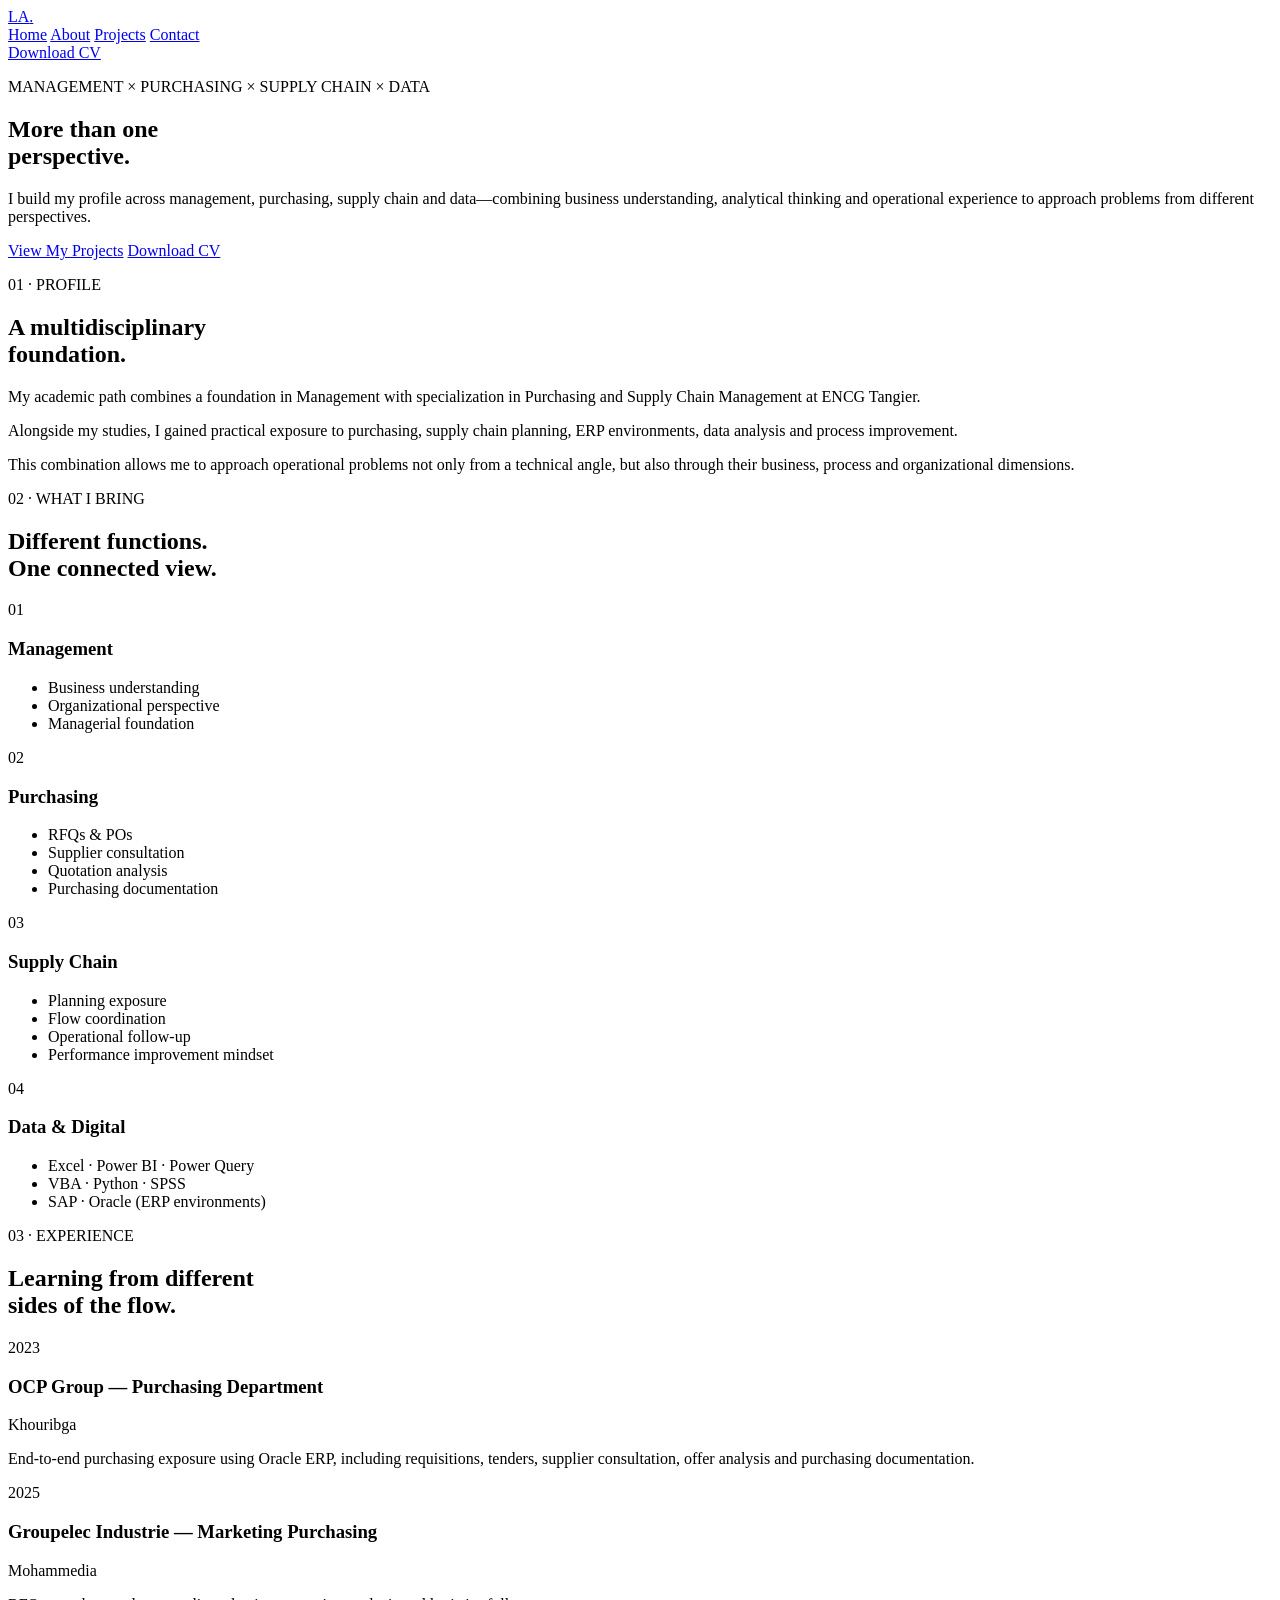
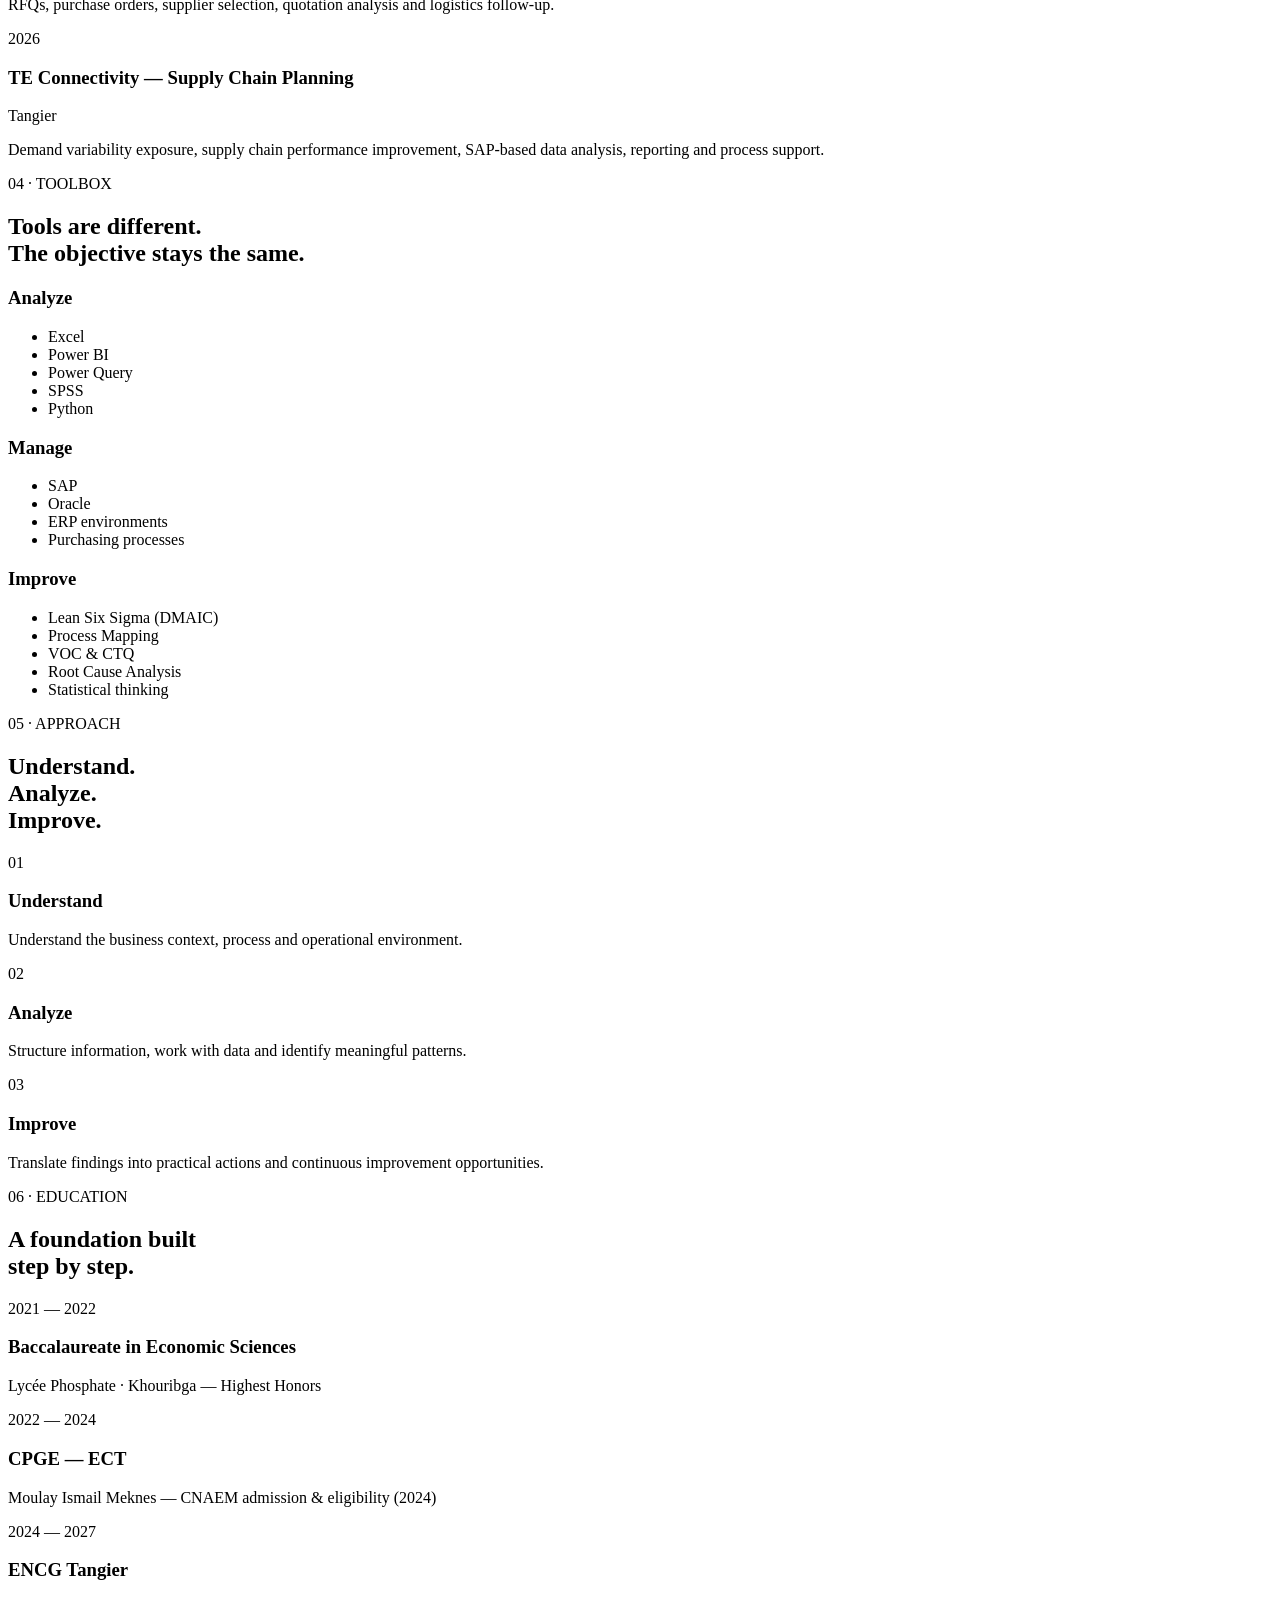
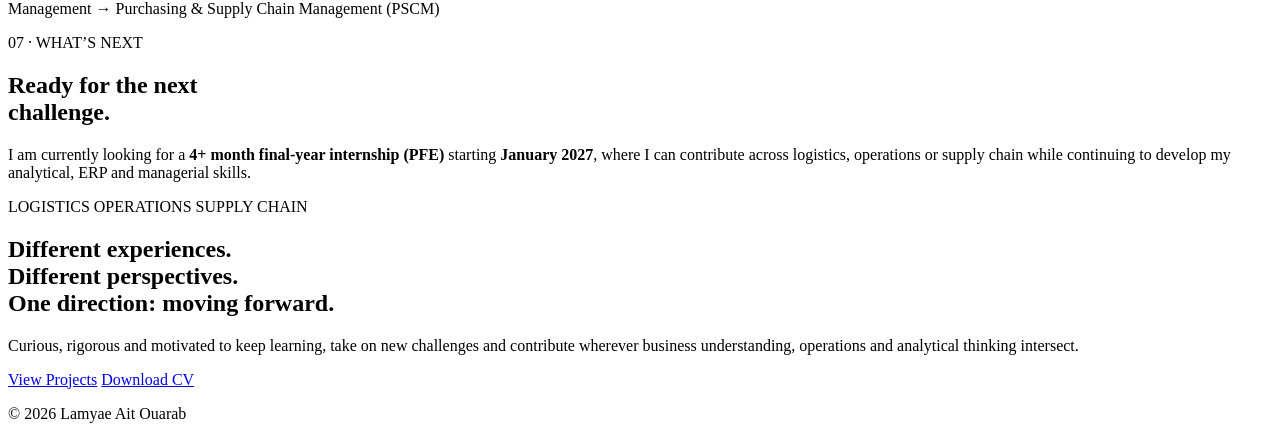
==== about.html @ ae2322ec "Add files via upload" ====
<!-- about.html -->
<!DOCTYPE html>
<html lang="en">
  <head>
    <meta charset="UTF-8" />
    <meta name="viewport" content="width=device-width, initial-scale=1.0" />
    <title>About | Lamyae Ait Ouarab</title>

    <link rel="stylesheet" href="css/style.css" />
<link rel="stylesheet" href="css/project.css" />
<link rel="stylesheet" href="css/about.css" />
  </head>

  <body>
    <!-- NAVBAR -->
    <header>
      <nav class="navbar">
        <a class="logo" href="index.html">LA<span class="dot">.</span></a>

        <div class="nav-links">
          <a href="index.html">Home</a>
          <a href="about.html" class="active">About</a>
          <a href="projects.html">Projects</a>
          <a href="contact.html">Contact</a>
        </div>

        <!-- IMPORTANT: about.html is in the root, so NO ../ -->
        <a
          href="Files/Lamyae_Ait_Ouarab_CV_English.pdf"
          class="cv-button"
          download="Lamyae_Ait_Ouarab_CV_English.pdf"
        >
          Download CV
        </a>
      </nav>
    </header>

    <main class="about-page">
      <!-- 01 — HERO -->
      <section class="about-hero">
        <div class="container">
          <p class="kicker">MANAGEMENT × PURCHASING × SUPPLY CHAIN × DATA</p>

          <h1 class="hero-title">
            More than one<br />
            <span class="accent">perspective.</span>
          </h1>

          <p class="hero-subtitle">
            I build my profile across management, purchasing, supply chain and data—combining
            business understanding, analytical thinking and operational experience to approach
            problems from different perspectives.
          </p>

          <div class="hero-actions">
            <a class="btn primary" href="projects.html">View My Projects</a>
            <a
              class="btn secondary"
              href="Files/Lamyae_Ait_Ouarab_CV_English.pdf"
              download="Lamyae_Ait_Ouarab_CV_English.pdf"
              >Download CV</a
            >
          </div>
        </div>
      </section>

      <!-- 02 — PROFILE -->
      <section class="about-section">
        <div class="container">
          <p class="section-label">01 · PROFILE</p>
          <h2 class="section-title">
            A multidisciplinary<br />
            <span class="accent">foundation.</span>
          </h2>

          <div class="text-block">
            <p>
              My academic path combines a foundation in Management with specialization in
              Purchasing and Supply Chain Management at ENCG Tangier.
            </p>
            <p>
              Alongside my studies, I gained practical exposure to purchasing, supply chain
              planning, ERP environments, data analysis and process improvement.
            </p>
            <p>
              This combination allows me to approach operational problems not only from a
              technical angle, but also through their business, process and organizational
              dimensions.
            </p>
          </div>
        </div>
      </section>

      <!-- 03 — WHAT I BRING -->
      <section class="about-section">
        <div class="container">
          <p class="section-label">02 · WHAT I BRING</p>
          <h2 class="section-title">
            Different functions.<br />
            <span class="accent">One connected view.</span>
          </h2>

          <div class="four-grid">
            <div class="block">
              <p class="block-number">01</p>
              <h3 class="block-title">Management</h3>
              <ul class="block-list">
                <li>Business understanding</li>
                <li>Organizational perspective</li>
                <li>Managerial foundation</li>
              </ul>
            </div>

            <div class="block">
              <p class="block-number">02</p>
              <h3 class="block-title">Purchasing</h3>
              <ul class="block-list">
                <li>RFQs & POs</li>
                <li>Supplier consultation</li>
                <li>Quotation analysis</li>
                <li>Purchasing documentation</li>
              </ul>
            </div>

            <div class="block">
              <p class="block-number">03</p>
              <h3 class="block-title">Supply Chain</h3>
              <ul class="block-list">
                <li>Planning exposure</li>
                <li>Flow coordination</li>
                <li>Operational follow-up</li>
                <li>Performance improvement mindset</li>
              </ul>
            </div>

            <div class="block">
              <p class="block-number">04</p>
              <h3 class="block-title">Data & Digital</h3>
              <ul class="block-list">
                <li>Excel · Power BI · Power Query</li>
                <li>VBA · Python · SPSS</li>
                <li>SAP · Oracle (ERP environments)</li>
              </ul>
            </div>
          </div>
        </div>
      </section>

      <!-- 04 — EXPERIENCE -->
      <section class="about-section">
        <div class="container">
          <p class="section-label">03 · EXPERIENCE</p>
          <h2 class="section-title">
            Learning from different<br />
            <span class="accent">sides of the flow.</span>
          </h2>

          <div class="timeline">
            <div class="timeline-item">
              <p class="timeline-year">2023</p>
              <h3 class="timeline-role">OCP Group — Purchasing Department</h3>
              <p class="timeline-meta">Khouribga</p>
              <p class="timeline-text">
                End-to-end purchasing exposure using Oracle ERP, including requisitions, tenders,
                supplier consultation, offer analysis and purchasing documentation.
              </p>
            </div>

            <div class="timeline-item">
              <p class="timeline-year">2025</p>
              <h3 class="timeline-role">Groupelec Industrie — Marketing Purchasing</h3>
              <p class="timeline-meta">Mohammedia</p>
              <p class="timeline-text">
                RFQs, purchase orders, supplier selection, quotation analysis and logistics
                follow-up.
              </p>
            </div>

            <div class="timeline-item">
              <p class="timeline-year">2026</p>
              <h3 class="timeline-role">TE Connectivity — Supply Chain Planning</h3>
              <p class="timeline-meta">Tangier</p>
              <p class="timeline-text">
                Demand variability exposure, supply chain performance improvement, SAP-based data
                analysis, reporting and process support.
              </p>
            </div>
          </div>
        </div>
      </section>

      <!-- 05 — TOOLBOX -->
      <section class="about-section">
        <div class="container">
          <p class="section-label">04 · TOOLBOX</p>
          <h2 class="section-title">
            Tools are different.<br />
            <span class="accent">The objective stays the same.</span>
          </h2>

          <div class="toolbox">
            <div class="toolbox-col">
              <h3 class="toolbox-title">Analyze</h3>
              <ul class="toolbox-list">
                <li>Excel</li>
                <li>Power BI</li>
                <li>Power Query</li>
                <li>SPSS</li>
                <li>Python</li>
              </ul>
            </div>

            <div class="toolbox-col">
              <h3 class="toolbox-title">Manage</h3>
              <ul class="toolbox-list">
                <li>SAP</li>
                <li>Oracle</li>
                <li>ERP environments</li>
                <li>Purchasing processes</li>
              </ul>
            </div>

            <div class="toolbox-col">
              <h3 class="toolbox-title">Improve</h3>
              <ul class="toolbox-list">
                <li>Lean Six Sigma (DMAIC)</li>
                <li>Process Mapping</li>
                <li>VOC & CTQ</li>
                <li>Root Cause Analysis</li>
                <li>Statistical thinking</li>
              </ul>
            </div>
          </div>
        </div>
      </section>

      <!-- 06 — APPROACH -->
      <section class="about-section">
        <div class="container">
          <p class="section-label">05 · APPROACH</p>
          <h2 class="section-title">
            Understand.<br />
            Analyze.<br />
            <span class="accent">Improve.</span>
          </h2>

          <div class="steps">
            <div class="step">
              <p class="step-number">01</p>
              <h3 class="step-title">Understand</h3>
              <p class="step-text">
                Understand the business context, process and operational environment.
              </p>
            </div>

            <div class="step">
              <p class="step-number">02</p>
              <h3 class="step-title">Analyze</h3>
              <p class="step-text">
                Structure information, work with data and identify meaningful patterns.
              </p>
            </div>

            <div class="step">
              <p class="step-number">03</p>
              <h3 class="step-title">Improve</h3>
              <p class="step-text">
                Translate findings into practical actions and continuous improvement opportunities.
              </p>
            </div>
          </div>
        </div>
      </section>

      <!-- 07 — EDUCATION -->
      <section class="about-section">
        <div class="container">
          <p class="section-label">06 · EDUCATION</p>
          <h2 class="section-title">
            A foundation built<br />
            <span class="accent">step by step.</span>
          </h2>

          <div class="edu-timeline">
            <div class="edu-item">
              <p class="edu-year">2021 — 2022</p>
              <h3 class="edu-title">Baccalaureate in Economic Sciences</h3>
              <p class="edu-meta">Lycée Phosphate · Khouribga — Highest Honors</p>
            </div>

            <div class="edu-item">
              <p class="edu-year">2022 — 2024</p>
              <h3 class="edu-title">CPGE — ECT</h3>
              <p class="edu-meta">Moulay Ismail Meknes — CNAEM admission & eligibility (2024)</p>
            </div>

            <div class="edu-item">
              <p class="edu-year">2024 — 2027</p>
              <h3 class="edu-title">ENCG Tangier</h3>
              <p class="edu-meta">Management → Purchasing & Supply Chain Management (PSCM)</p>
            </div>
          </div>
        </div>
      </section>

      <!-- 08 — WHAT’S NEXT -->
      <section class="about-section">
        <div class="container">
          <p class="section-label">07 · WHAT’S NEXT</p>
          <h2 class="section-title">
            Ready for the next<br />
            <span class="accent">challenge.</span>
          </h2>

          <p class="next-text">
            I am currently looking for a <strong>4+ month final-year internship (PFE)</strong>
            starting <strong>January 2027</strong>, where I can contribute across logistics,
            operations or supply chain while continuing to develop my analytical, ERP and
            managerial skills.
          </p>

          <div class="next-tags">
            <span class="tag">LOGISTICS</span>
            <span class="tag">OPERATIONS</span>
            <span class="tag">SUPPLY CHAIN</span>
          </div>
        </div>
      </section>

      <!-- 09 — FINAL CTA -->
      <section class="about-final">
        <div class="container">
          <h2 class="final-title">
            Different experiences.<br />
            Different perspectives.<br />
            <span class="accent">One direction: moving forward.</span>
          </h2>

          <p class="final-text">
            Curious, rigorous and motivated to keep learning, take on new challenges and
            contribute wherever business understanding, operations and analytical thinking
            intersect.
          </p>

          <div class="final-actions">
            <a class="btn primary" href="projects.html">View Projects</a>
            <a
              class="btn secondary"
              href="Files/Lamyae_Ait_Ouarab_CV_English.pdf"
              download="Lamyae_Ait_Ouarab_CV_English.pdf"
              >Download CV</a
            >
          </div>
        </div>
      </section>
    </main>

    <footer class="footer">
      <div class="container">
        <p>© <span id="year"></span> Lamyae Ait Ouarab</p>
      </div>
    </footer>

    <script>
      document.getElementById("year").textContent = new Date().getFullYear();
    </script>
  </body>
</html>
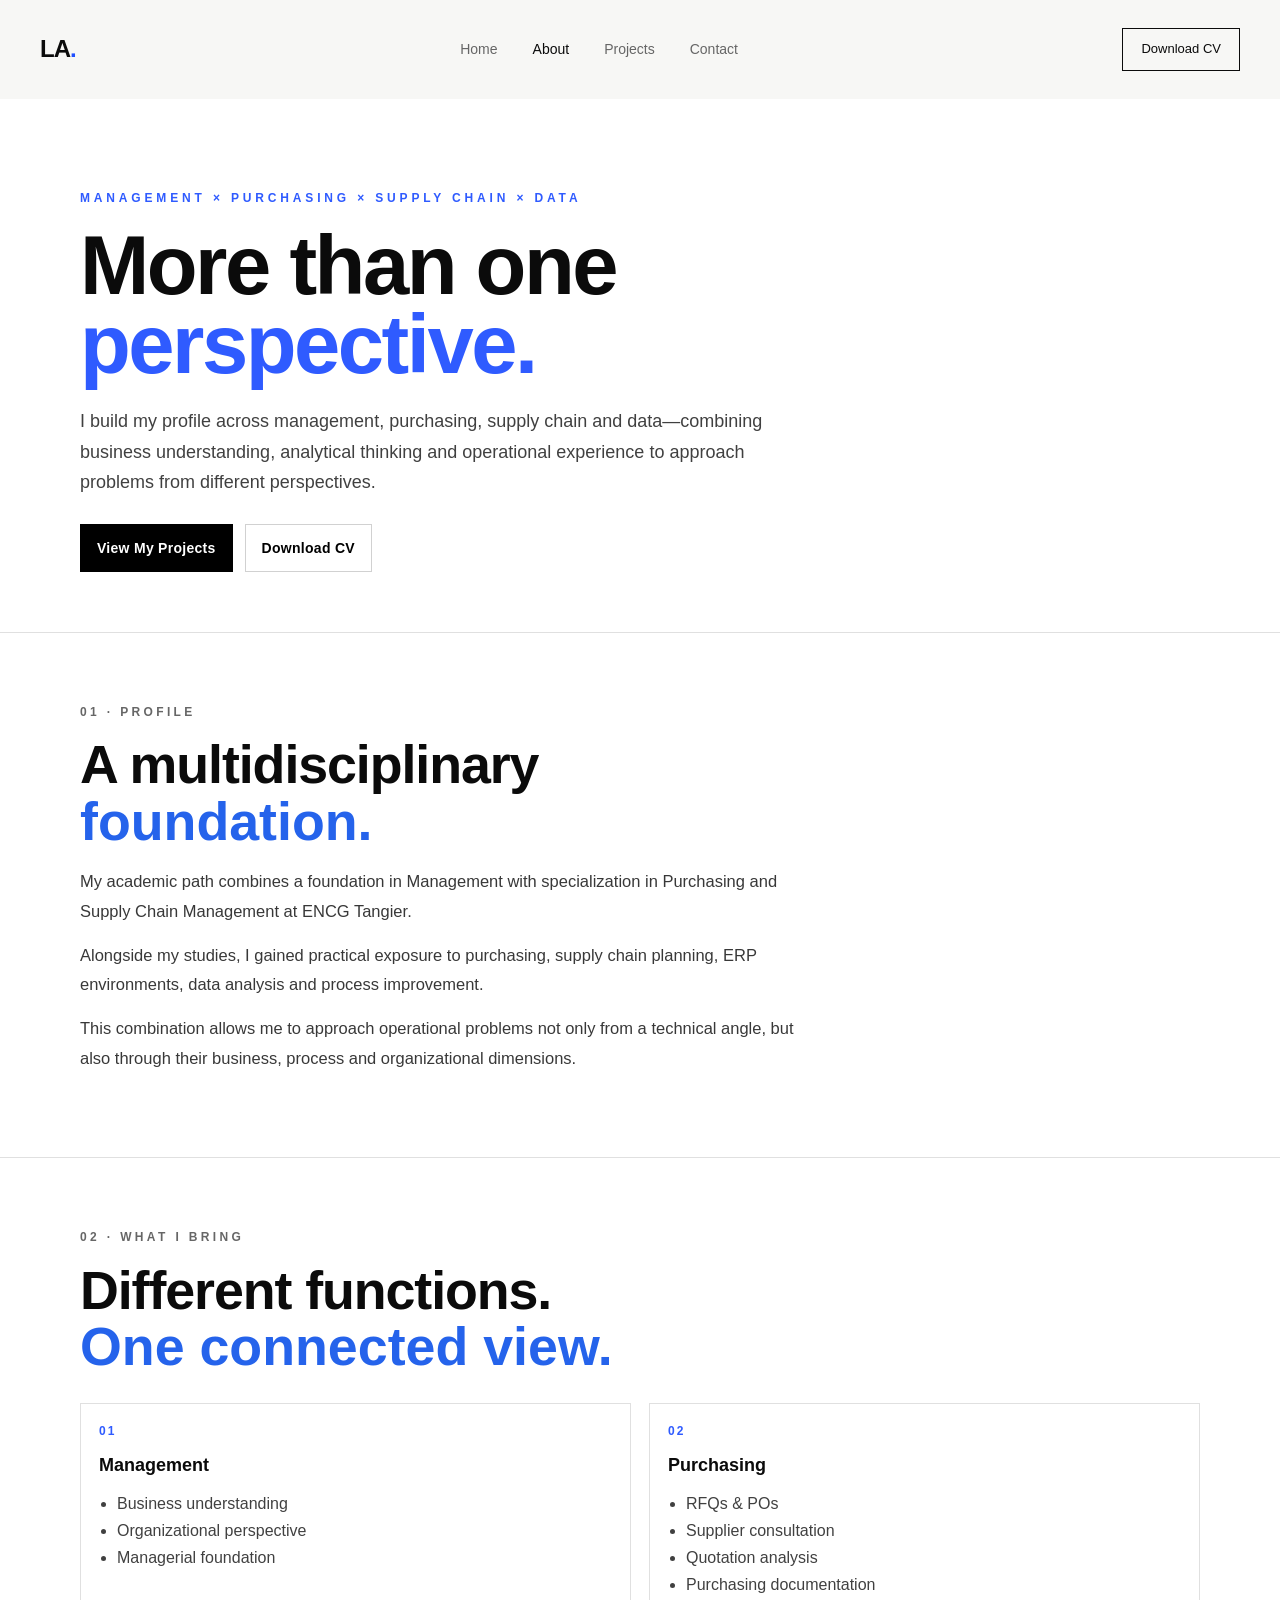
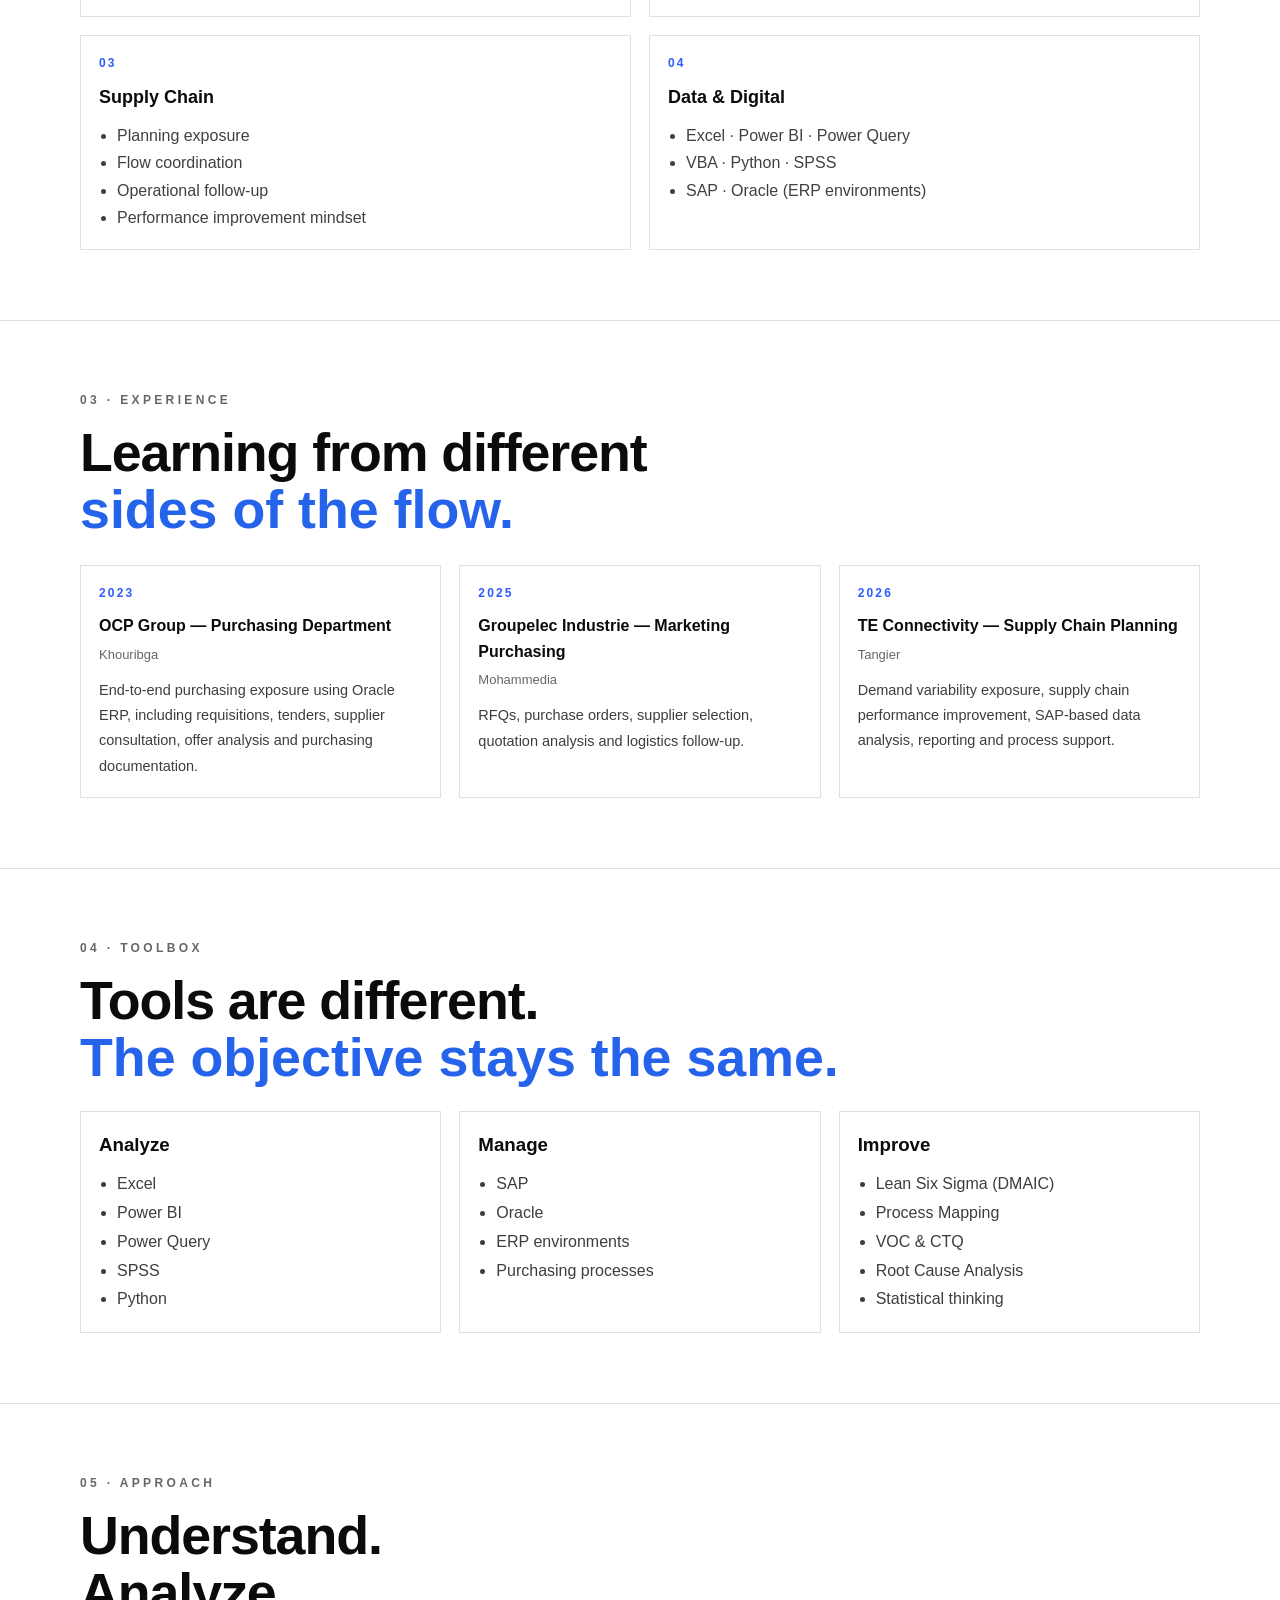
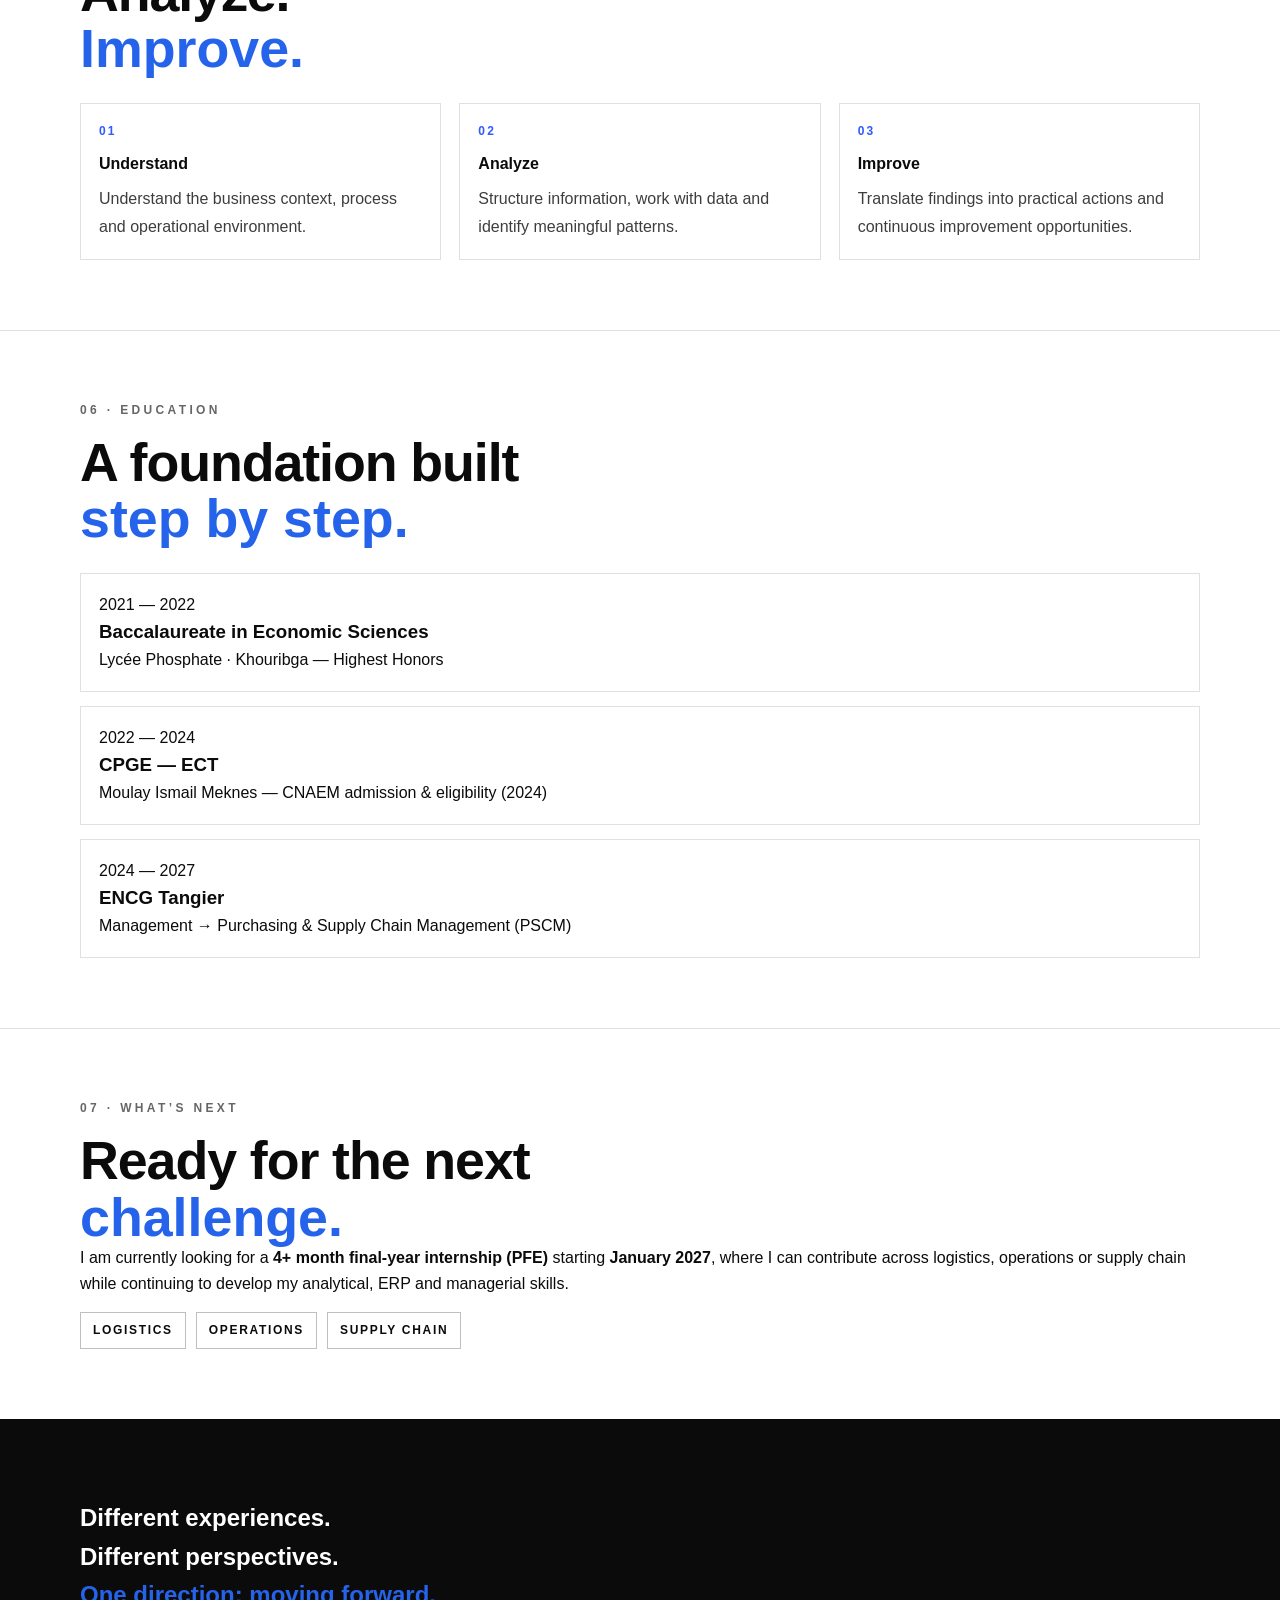
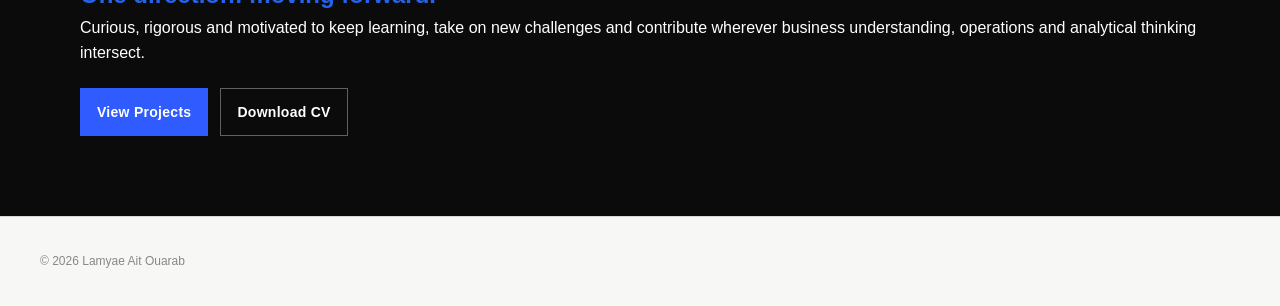
==== commit 7a5f1f69: "Restore portfolio to good 18pm version" ====
--- a/about.html
+++ b/about.html
@@ -1,368 +1,368 @@
-<!-- about.html -->
-<!DOCTYPE html>
-<html lang="en">
-  <head>
-    <meta charset="UTF-8" />
-    <meta name="viewport" content="width=device-width, initial-scale=1.0" />
-    <title>About | Lamyae Ait Ouarab</title>
-
-    <link rel="stylesheet" href="css/style.css" />
-<link rel="stylesheet" href="css/project.css" />
-<link rel="stylesheet" href="css/about.css" />
-  </head>
-
-  <body>
-    <!-- NAVBAR -->
-    <header>
-      <nav class="navbar">
-        <a class="logo" href="index.html">LA<span class="dot">.</span></a>
-
-        <div class="nav-links">
-          <a href="index.html">Home</a>
-          <a href="about.html" class="active">About</a>
-          <a href="projects.html">Projects</a>
-          <a href="contact.html">Contact</a>
-        </div>
-
-        <!-- IMPORTANT: about.html is in the root, so NO ../ -->
-        <a
-          href="Files/Lamyae_Ait_Ouarab_CV_English.pdf"
-          class="cv-button"
-          download="Lamyae_Ait_Ouarab_CV_English.pdf"
-        >
-          Download CV
-        </a>
-      </nav>
-    </header>
-
-    <main class="about-page">
-      <!-- 01 — HERO -->
-      <section class="about-hero">
-        <div class="container">
-          <p class="kicker">MANAGEMENT × PURCHASING × SUPPLY CHAIN × DATA</p>
-
-          <h1 class="hero-title">
-            More than one<br />
-            <span class="accent">perspective.</span>
-          </h1>
-
-          <p class="hero-subtitle">
-            I build my profile across management, purchasing, supply chain and data—combining
-            business understanding, analytical thinking and operational experience to approach
-            problems from different perspectives.
-          </p>
-
-          <div class="hero-actions">
-            <a class="btn primary" href="projects.html">View My Projects</a>
-            <a
-              class="btn secondary"
-              href="Files/Lamyae_Ait_Ouarab_CV_English.pdf"
-              download="Lamyae_Ait_Ouarab_CV_English.pdf"
-              >Download CV</a
-            >
-          </div>
-        </div>
-      </section>
-
-      <!-- 02 — PROFILE -->
-      <section class="about-section">
-        <div class="container">
-          <p class="section-label">01 · PROFILE</p>
-          <h2 class="section-title">
-            A multidisciplinary<br />
-            <span class="accent">foundation.</span>
-          </h2>
-
-          <div class="text-block">
-            <p>
-              My academic path combines a foundation in Management with specialization in
-              Purchasing and Supply Chain Management at ENCG Tangier.
-            </p>
-            <p>
-              Alongside my studies, I gained practical exposure to purchasing, supply chain
-              planning, ERP environments, data analysis and process improvement.
-            </p>
-            <p>
-              This combination allows me to approach operational problems not only from a
-              technical angle, but also through their business, process and organizational
-              dimensions.
-            </p>
-          </div>
-        </div>
-      </section>
-
-      <!-- 03 — WHAT I BRING -->
-      <section class="about-section">
-        <div class="container">
-          <p class="section-label">02 · WHAT I BRING</p>
-          <h2 class="section-title">
-            Different functions.<br />
-            <span class="accent">One connected view.</span>
-          </h2>
-
-          <div class="four-grid">
-            <div class="block">
-              <p class="block-number">01</p>
-              <h3 class="block-title">Management</h3>
-              <ul class="block-list">
-                <li>Business understanding</li>
-                <li>Organizational perspective</li>
-                <li>Managerial foundation</li>
-              </ul>
-            </div>
-
-            <div class="block">
-              <p class="block-number">02</p>
-              <h3 class="block-title">Purchasing</h3>
-              <ul class="block-list">
-                <li>RFQs & POs</li>
-                <li>Supplier consultation</li>
-                <li>Quotation analysis</li>
-                <li>Purchasing documentation</li>
-              </ul>
-            </div>
-
-            <div class="block">
-              <p class="block-number">03</p>
-              <h3 class="block-title">Supply Chain</h3>
-              <ul class="block-list">
-                <li>Planning exposure</li>
-                <li>Flow coordination</li>
-                <li>Operational follow-up</li>
-                <li>Performance improvement mindset</li>
-              </ul>
-            </div>
-
-            <div class="block">
-              <p class="block-number">04</p>
-              <h3 class="block-title">Data & Digital</h3>
-              <ul class="block-list">
-                <li>Excel · Power BI · Power Query</li>
-                <li>VBA · Python · SPSS</li>
-                <li>SAP · Oracle (ERP environments)</li>
-              </ul>
-            </div>
-          </div>
-        </div>
-      </section>
-
-      <!-- 04 — EXPERIENCE -->
-      <section class="about-section">
-        <div class="container">
-          <p class="section-label">03 · EXPERIENCE</p>
-          <h2 class="section-title">
-            Learning from different<br />
-            <span class="accent">sides of the flow.</span>
-          </h2>
-
-          <div class="timeline">
-            <div class="timeline-item">
-              <p class="timeline-year">2023</p>
-              <h3 class="timeline-role">OCP Group — Purchasing Department</h3>
-              <p class="timeline-meta">Khouribga</p>
-              <p class="timeline-text">
-                End-to-end purchasing exposure using Oracle ERP, including requisitions, tenders,
-                supplier consultation, offer analysis and purchasing documentation.
-              </p>
-            </div>
-
-            <div class="timeline-item">
-              <p class="timeline-year">2025</p>
-              <h3 class="timeline-role">Groupelec Industrie — Marketing Purchasing</h3>
-              <p class="timeline-meta">Mohammedia</p>
-              <p class="timeline-text">
-                RFQs, purchase orders, supplier selection, quotation analysis and logistics
-                follow-up.
-              </p>
-            </div>
-
-            <div class="timeline-item">
-              <p class="timeline-year">2026</p>
-              <h3 class="timeline-role">TE Connectivity — Supply Chain Planning</h3>
-              <p class="timeline-meta">Tangier</p>
-              <p class="timeline-text">
-                Demand variability exposure, supply chain performance improvement, SAP-based data
-                analysis, reporting and process support.
-              </p>
-            </div>
-          </div>
-        </div>
-      </section>
-
-      <!-- 05 — TOOLBOX -->
-      <section class="about-section">
-        <div class="container">
-          <p class="section-label">04 · TOOLBOX</p>
-          <h2 class="section-title">
-            Tools are different.<br />
-            <span class="accent">The objective stays the same.</span>
-          </h2>
-
-          <div class="toolbox">
-            <div class="toolbox-col">
-              <h3 class="toolbox-title">Analyze</h3>
-              <ul class="toolbox-list">
-                <li>Excel</li>
-                <li>Power BI</li>
-                <li>Power Query</li>
-                <li>SPSS</li>
-                <li>Python</li>
-              </ul>
-            </div>
-
-            <div class="toolbox-col">
-              <h3 class="toolbox-title">Manage</h3>
-              <ul class="toolbox-list">
-                <li>SAP</li>
-                <li>Oracle</li>
-                <li>ERP environments</li>
-                <li>Purchasing processes</li>
-              </ul>
-            </div>
-
-            <div class="toolbox-col">
-              <h3 class="toolbox-title">Improve</h3>
-              <ul class="toolbox-list">
-                <li>Lean Six Sigma (DMAIC)</li>
-                <li>Process Mapping</li>
-                <li>VOC & CTQ</li>
-                <li>Root Cause Analysis</li>
-                <li>Statistical thinking</li>
-              </ul>
-            </div>
-          </div>
-        </div>
-      </section>
-
-      <!-- 06 — APPROACH -->
-      <section class="about-section">
-        <div class="container">
-          <p class="section-label">05 · APPROACH</p>
-          <h2 class="section-title">
-            Understand.<br />
-            Analyze.<br />
-            <span class="accent">Improve.</span>
-          </h2>
-
-          <div class="steps">
-            <div class="step">
-              <p class="step-number">01</p>
-              <h3 class="step-title">Understand</h3>
-              <p class="step-text">
-                Understand the business context, process and operational environment.
-              </p>
-            </div>
-
-            <div class="step">
-              <p class="step-number">02</p>
-              <h3 class="step-title">Analyze</h3>
-              <p class="step-text">
-                Structure information, work with data and identify meaningful patterns.
-              </p>
-            </div>
-
-            <div class="step">
-              <p class="step-number">03</p>
-              <h3 class="step-title">Improve</h3>
-              <p class="step-text">
-                Translate findings into practical actions and continuous improvement opportunities.
-              </p>
-            </div>
-          </div>
-        </div>
-      </section>
-
-      <!-- 07 — EDUCATION -->
-      <section class="about-section">
-        <div class="container">
-          <p class="section-label">06 · EDUCATION</p>
-          <h2 class="section-title">
-            A foundation built<br />
-            <span class="accent">step by step.</span>
-          </h2>
-
-          <div class="edu-timeline">
-            <div class="edu-item">
-              <p class="edu-year">2021 — 2022</p>
-              <h3 class="edu-title">Baccalaureate in Economic Sciences</h3>
-              <p class="edu-meta">Lycée Phosphate · Khouribga — Highest Honors</p>
-            </div>
-
-            <div class="edu-item">
-              <p class="edu-year">2022 — 2024</p>
-              <h3 class="edu-title">CPGE — ECT</h3>
-              <p class="edu-meta">Moulay Ismail Meknes — CNAEM admission & eligibility (2024)</p>
-            </div>
-
-            <div class="edu-item">
-              <p class="edu-year">2024 — 2027</p>
-              <h3 class="edu-title">ENCG Tangier</h3>
-              <p class="edu-meta">Management → Purchasing & Supply Chain Management (PSCM)</p>
-            </div>
-          </div>
-        </div>
-      </section>
-
-      <!-- 08 — WHAT’S NEXT -->
-      <section class="about-section">
-        <div class="container">
-          <p class="section-label">07 · WHAT’S NEXT</p>
-          <h2 class="section-title">
-            Ready for the next<br />
-            <span class="accent">challenge.</span>
-          </h2>
-
-          <p class="next-text">
-            I am currently looking for a <strong>4+ month final-year internship (PFE)</strong>
-            starting <strong>January 2027</strong>, where I can contribute across logistics,
-            operations or supply chain while continuing to develop my analytical, ERP and
-            managerial skills.
-          </p>
-
-          <div class="next-tags">
-            <span class="tag">LOGISTICS</span>
-            <span class="tag">OPERATIONS</span>
-            <span class="tag">SUPPLY CHAIN</span>
-          </div>
-        </div>
-      </section>
-
-      <!-- 09 — FINAL CTA -->
-      <section class="about-final">
-        <div class="container">
-          <h2 class="final-title">
-            Different experiences.<br />
-            Different perspectives.<br />
-            <span class="accent">One direction: moving forward.</span>
-          </h2>
-
-          <p class="final-text">
-            Curious, rigorous and motivated to keep learning, take on new challenges and
-            contribute wherever business understanding, operations and analytical thinking
-            intersect.
-          </p>
-
-          <div class="final-actions">
-            <a class="btn primary" href="projects.html">View Projects</a>
-            <a
-              class="btn secondary"
-              href="Files/Lamyae_Ait_Ouarab_CV_English.pdf"
-              download="Lamyae_Ait_Ouarab_CV_English.pdf"
-              >Download CV</a
-            >
-          </div>
-        </div>
-      </section>
-    </main>
-
-    <footer class="footer">
-      <div class="container">
-        <p>© <span id="year"></span> Lamyae Ait Ouarab</p>
-      </div>
-    </footer>
-
-    <script>
-      document.getElementById("year").textContent = new Date().getFullYear();
-    </script>
-  </body>
+<!-- about.html -->
+<!DOCTYPE html>
+<html lang="en">
+  <head>
+    <meta charset="UTF-8" />
+    <meta name="viewport" content="width=device-width, initial-scale=1.0" />
+    <title>About | Lamyae Ait Ouarab</title>
+
+    <link rel="stylesheet" href="css/style.css" />
+<link rel="stylesheet" href="css/project.css" />
+<link rel="stylesheet" href="css/about.css" />
+  </head>
+
+  <body>
+    <!-- NAVBAR -->
+    <header>
+      <nav class="navbar">
+        <a class="logo" href="index.html">LA<span class="dot">.</span></a>
+
+        <div class="nav-links">
+          <a href="index.html">Home</a>
+          <a href="about.html" class="active">About</a>
+          <a href="projects.html">Projects</a>
+          <a href="contact.html">Contact</a>
+        </div>
+
+        <!-- IMPORTANT: about.html is in the root, so NO ../ -->
+        <a
+          href="Files/Lamyae_Ait_Ouarab_CV_English.pdf"
+          class="cv-button"
+          download="Lamyae_Ait_Ouarab_CV_English.pdf"
+        >
+          Download CV
+        </a>
+      </nav>
+    </header>
+
+    <main class="about-page">
+      <!-- 01 — HERO -->
+      <section class="about-hero">
+        <div class="container">
+          <p class="kicker">MANAGEMENT × PURCHASING × SUPPLY CHAIN × DATA</p>
+
+          <h1 class="hero-title">
+            More than one<br />
+            <span class="accent">perspective.</span>
+          </h1>
+
+          <p class="hero-subtitle">
+            I build my profile across management, purchasing, supply chain and data—combining
+            business understanding, analytical thinking and operational experience to approach
+            problems from different perspectives.
+          </p>
+
+          <div class="hero-actions">
+            <a class="btn primary" href="projects.html">View My Projects</a>
+            <a
+              class="btn secondary"
+              href="Files/Lamyae_Ait_Ouarab_CV_English.pdf"
+              download="Lamyae_Ait_Ouarab_CV_English.pdf"
+              >Download CV</a
+            >
+          </div>
+        </div>
+      </section>
+
+      <!-- 02 — PROFILE -->
+      <section class="about-section">
+        <div class="container">
+          <p class="section-label">01 · PROFILE</p>
+          <h2 class="section-title">
+            A multidisciplinary<br />
+            <span class="accent">foundation.</span>
+          </h2>
+
+          <div class="text-block">
+            <p>
+              My academic path combines a foundation in Management with specialization in
+              Purchasing and Supply Chain Management at ENCG Tangier.
+            </p>
+            <p>
+              Alongside my studies, I gained practical exposure to purchasing, supply chain
+              planning, ERP environments, data analysis and process improvement.
+            </p>
+            <p>
+              This combination allows me to approach operational problems not only from a
+              technical angle, but also through their business, process and organizational
+              dimensions.
+            </p>
+          </div>
+        </div>
+      </section>
+
+      <!-- 03 — WHAT I BRING -->
+      <section class="about-section">
+        <div class="container">
+          <p class="section-label">02 · WHAT I BRING</p>
+          <h2 class="section-title">
+            Different functions.<br />
+            <span class="accent">One connected view.</span>
+          </h2>
+
+          <div class="four-grid">
+            <div class="block">
+              <p class="block-number">01</p>
+              <h3 class="block-title">Management</h3>
+              <ul class="block-list">
+                <li>Business understanding</li>
+                <li>Organizational perspective</li>
+                <li>Managerial foundation</li>
+              </ul>
+            </div>
+
+            <div class="block">
+              <p class="block-number">02</p>
+              <h3 class="block-title">Purchasing</h3>
+              <ul class="block-list">
+                <li>RFQs & POs</li>
+                <li>Supplier consultation</li>
+                <li>Quotation analysis</li>
+                <li>Purchasing documentation</li>
+              </ul>
+            </div>
+
+            <div class="block">
+              <p class="block-number">03</p>
+              <h3 class="block-title">Supply Chain</h3>
+              <ul class="block-list">
+                <li>Planning exposure</li>
+                <li>Flow coordination</li>
+                <li>Operational follow-up</li>
+                <li>Performance improvement mindset</li>
+              </ul>
+            </div>
+
+            <div class="block">
+              <p class="block-number">04</p>
+              <h3 class="block-title">Data & Digital</h3>
+              <ul class="block-list">
+                <li>Excel · Power BI · Power Query</li>
+                <li>VBA · Python · SPSS</li>
+                <li>SAP · Oracle (ERP environments)</li>
+              </ul>
+            </div>
+          </div>
+        </div>
+      </section>
+
+      <!-- 04 — EXPERIENCE -->
+      <section class="about-section">
+        <div class="container">
+          <p class="section-label">03 · EXPERIENCE</p>
+          <h2 class="section-title">
+            Learning from different<br />
+            <span class="accent">sides of the flow.</span>
+          </h2>
+
+          <div class="timeline">
+            <div class="timeline-item">
+              <p class="timeline-year">2023</p>
+              <h3 class="timeline-role">OCP Group — Purchasing Department</h3>
+              <p class="timeline-meta">Khouribga</p>
+              <p class="timeline-text">
+                End-to-end purchasing exposure using Oracle ERP, including requisitions, tenders,
+                supplier consultation, offer analysis and purchasing documentation.
+              </p>
+            </div>
+
+            <div class="timeline-item">
+              <p class="timeline-year">2025</p>
+              <h3 class="timeline-role">Groupelec Industrie — Marketing Purchasing</h3>
+              <p class="timeline-meta">Mohammedia</p>
+              <p class="timeline-text">
+                RFQs, purchase orders, supplier selection, quotation analysis and logistics
+                follow-up.
+              </p>
+            </div>
+
+            <div class="timeline-item">
+              <p class="timeline-year">2026</p>
+              <h3 class="timeline-role">TE Connectivity — Supply Chain Planning</h3>
+              <p class="timeline-meta">Tangier</p>
+              <p class="timeline-text">
+                Demand variability exposure, supply chain performance improvement, SAP-based data
+                analysis, reporting and process support.
+              </p>
+            </div>
+          </div>
+        </div>
+      </section>
+
+      <!-- 05 — TOOLBOX -->
+      <section class="about-section">
+        <div class="container">
+          <p class="section-label">04 · TOOLBOX</p>
+          <h2 class="section-title">
+            Tools are different.<br />
+            <span class="accent">The objective stays the same.</span>
+          </h2>
+
+          <div class="toolbox">
+            <div class="toolbox-col">
+              <h3 class="toolbox-title">Analyze</h3>
+              <ul class="toolbox-list">
+                <li>Excel</li>
+                <li>Power BI</li>
+                <li>Power Query</li>
+                <li>SPSS</li>
+                <li>Python</li>
+              </ul>
+            </div>
+
+            <div class="toolbox-col">
+              <h3 class="toolbox-title">Manage</h3>
+              <ul class="toolbox-list">
+                <li>SAP</li>
+                <li>Oracle</li>
+                <li>ERP environments</li>
+                <li>Purchasing processes</li>
+              </ul>
+            </div>
+
+            <div class="toolbox-col">
+              <h3 class="toolbox-title">Improve</h3>
+              <ul class="toolbox-list">
+                <li>Lean Six Sigma (DMAIC)</li>
+                <li>Process Mapping</li>
+                <li>VOC & CTQ</li>
+                <li>Root Cause Analysis</li>
+                <li>Statistical thinking</li>
+              </ul>
+            </div>
+          </div>
+        </div>
+      </section>
+
+      <!-- 06 — APPROACH -->
+      <section class="about-section">
+        <div class="container">
+          <p class="section-label">05 · APPROACH</p>
+          <h2 class="section-title">
+            Understand.<br />
+            Analyze.<br />
+            <span class="accent">Improve.</span>
+          </h2>
+
+          <div class="steps">
+            <div class="step">
+              <p class="step-number">01</p>
+              <h3 class="step-title">Understand</h3>
+              <p class="step-text">
+                Understand the business context, process and operational environment.
+              </p>
+            </div>
+
+            <div class="step">
+              <p class="step-number">02</p>
+              <h3 class="step-title">Analyze</h3>
+              <p class="step-text">
+                Structure information, work with data and identify meaningful patterns.
+              </p>
+            </div>
+
+            <div class="step">
+              <p class="step-number">03</p>
+              <h3 class="step-title">Improve</h3>
+              <p class="step-text">
+                Translate findings into practical actions and continuous improvement opportunities.
+              </p>
+            </div>
+          </div>
+        </div>
+      </section>
+
+      <!-- 07 — EDUCATION -->
+      <section class="about-section">
+        <div class="container">
+          <p class="section-label">06 · EDUCATION</p>
+          <h2 class="section-title">
+            A foundation built<br />
+            <span class="accent">step by step.</span>
+          </h2>
+
+          <div class="edu-timeline">
+            <div class="edu-item">
+              <p class="edu-year">2021 — 2022</p>
+              <h3 class="edu-title">Baccalaureate in Economic Sciences</h3>
+              <p class="edu-meta">Lycée Phosphate · Khouribga — Highest Honors</p>
+            </div>
+
+            <div class="edu-item">
+              <p class="edu-year">2022 — 2024</p>
+              <h3 class="edu-title">CPGE — ECT</h3>
+              <p class="edu-meta">Moulay Ismail Meknes — CNAEM admission & eligibility (2024)</p>
+            </div>
+
+            <div class="edu-item">
+              <p class="edu-year">2024 — 2027</p>
+              <h3 class="edu-title">ENCG Tangier</h3>
+              <p class="edu-meta">Management → Purchasing & Supply Chain Management (PSCM)</p>
+            </div>
+          </div>
+        </div>
+      </section>
+
+      <!-- 08 — WHAT’S NEXT -->
+      <section class="about-section">
+        <div class="container">
+          <p class="section-label">07 · WHAT’S NEXT</p>
+          <h2 class="section-title">
+            Ready for the next<br />
+            <span class="accent">challenge.</span>
+          </h2>
+
+          <p class="next-text">
+            I am currently looking for a <strong>4+ month final-year internship (PFE)</strong>
+            starting <strong>January 2027</strong>, where I can contribute across logistics,
+            operations or supply chain while continuing to develop my analytical, ERP and
+            managerial skills.
+          </p>
+
+          <div class="next-tags">
+            <span class="tag">LOGISTICS</span>
+            <span class="tag">OPERATIONS</span>
+            <span class="tag">SUPPLY CHAIN</span>
+          </div>
+        </div>
+      </section>
+
+      <!-- 09 — FINAL CTA -->
+      <section class="about-final">
+        <div class="container">
+          <h2 class="final-title">
+            Different experiences.<br />
+            Different perspectives.<br />
+            <span class="accent">One direction: moving forward.</span>
+          </h2>
+
+          <p class="final-text">
+            Curious, rigorous and motivated to keep learning, take on new challenges and
+            contribute wherever business understanding, operations and analytical thinking
+            intersect.
+          </p>
+
+          <div class="final-actions">
+            <a class="btn primary" href="projects.html">View Projects</a>
+            <a
+              class="btn secondary"
+              href="Files/Lamyae_Ait_Ouarab_CV_English.pdf"
+              download="Lamyae_Ait_Ouarab_CV_English.pdf"
+              >Download CV</a
+            >
+          </div>
+        </div>
+      </section>
+    </main>
+
+    <footer class="footer">
+      <div class="container">
+        <p>© <span id="year"></span> Lamyae Ait Ouarab</p>
+      </div>
+    </footer>
+
+    <script>
+      document.getElementById("year").textContent = new Date().getFullYear();
+    </script>
+  </body>
 </html>
--- a/css/style.css
+++ b/css/style.css
@@ -0,0 +1,587 @@
+/* =========================
+   GLOBAL
+========================= */
+
+* {
+    margin: 0;
+    padding: 0;
+    box-sizing: border-box;
+}
+
+:root {
+    --background: #f7f7f5;
+    --text: #111111;
+    --muted: #666666;
+    --border: #ddddda;
+    --accent: #1f4fff;
+    --card: #ffffff;
+}
+
+body {
+    font-family: Arial, Helvetica, sans-serif;
+    background: var(--background);
+    color: var(--text);
+    line-height: 1.6;
+}
+
+a {
+    text-decoration: none;
+    color: inherit;
+}
+
+
+/* =========================
+   NAVIGATION
+========================= */
+
+.navbar {
+    width: 100%;
+    max-width: 1300px;
+    margin: auto;
+
+    padding: 28px 40px;
+
+    display: flex;
+    align-items: center;
+    justify-content: space-between;
+}
+
+.logo {
+    font-size: 24px;
+    font-weight: 800;
+    letter-spacing: -1px;
+}
+
+.logo span {
+    color: var(--accent);
+}
+
+.nav-links {
+    display: flex;
+    gap: 35px;
+}
+
+.nav-links a {
+    font-size: 14px;
+    color: var(--muted);
+    transition: 0.3s;
+}
+
+.nav-links a:hover,
+.nav-links .active {
+    color: var(--text);
+}
+
+.cv-button {
+    border: 1px solid var(--text);
+    padding: 10px 18px;
+    font-size: 13px;
+    transition: 0.3s;
+}
+
+.cv-button:hover {
+    background: var(--text);
+    color: white;
+}
+
+
+/* =========================
+   HERO
+========================= */
+
+.hero {
+    max-width: 1300px;
+    margin: auto;
+
+    min-height: 560px;
+
+    padding: 70px 40px;
+
+    display: grid;
+    grid-template-columns: 1.2fr 0.8fr;
+    align-items: center;
+    gap: 80px;
+}
+
+.eyebrow {
+    font-size: 12px;
+    letter-spacing: 3px;
+    font-weight: 700;
+    color: var(--accent);
+
+    margin-bottom: 25px;
+}
+
+.hero h1 {
+    max-width: 750px;
+
+    font-size: clamp(55px, 7vw, 95px);
+
+    line-height: 0.95;
+    letter-spacing: -5px;
+
+    margin-bottom: 35px;
+}
+
+.hero h1 span {
+    color: #888888;
+}
+
+.hero-description { 
+    max-width: 560px; 
+ 
+    color: var(--muted); 
+ 
+    font-size: 18px; 
+    line-height: 1.7;
+ 
+    margin-bottom: 0; 
+}
+
+
+/* PFE availability */
+
+.availability {
+    margin-top: 45px;
+    margin-bottom: 30px;
+}
+
+.availability span {
+    display: block;
+
+    font-size: 12px;
+    font-weight: 700;
+
+    letter-spacing: 2.5px;
+
+    color: var(--accent);
+
+    margin-bottom: 10px;
+}
+
+.availability p {
+    max-width: 620px;
+
+    margin: 0;
+
+    color: var(--muted);
+
+    font-size: 15px;
+    line-height: 1.7;
+}
+
+
+.hero-buttons { 
+    display: flex; 
+    align-items: center;
+    gap: 15px; 
+}
+.linkedin-link {
+    display: inline-block;
+
+    margin-top: 18px;
+
+    font-size: 13px;
+    font-weight: 600;
+
+    color: var(--muted);
+
+    border-bottom: 1px solid var(--muted);
+
+    padding-bottom: 3px;
+
+    transition: 0.3s;
+}
+
+.linkedin-link:hover {
+    color: var(--accent);
+    border-color: var(--accent);
+}
+
+.primary-button {
+    background: var(--text);
+    color: white;
+
+    padding: 15px 25px;
+
+    font-size: 14px;
+
+    transition: 0.3s;
+}
+
+.primary-button:hover {
+    background: var(--accent);
+}
+
+.secondary-button {
+    border: 1px solid var(--border);
+
+    padding: 15px 25px;
+
+    font-size: 14px;
+
+    transition: 0.3s;
+}
+
+.secondary-button:hover {
+    border-color: var(--text);
+}
+
+
+/* =========================
+   HERO VISUAL
+========================= */
+
+.hero-visual {
+    display: flex;
+    justify-content: center;
+}
+
+.visual-card {
+    width: 340px;
+    height: 420px;
+
+    background: #111111;
+    color: white;
+
+    padding: 30px;
+
+    position: relative;
+
+    box-shadow: 25px 25px 0 #ddddda;
+}
+
+.card-top {
+    display: flex;
+    justify-content: space-between;
+
+    font-size: 10px;
+    letter-spacing: 2px;
+}
+
+.status {
+    width: 8px;
+    height: 8px;
+
+    background: #5cff91;
+
+    border-radius: 50%;
+}
+
+.visual-number {
+    font-size: 100px;
+    font-weight: 800;
+
+    margin-top: 70px;
+
+    opacity: 0.15;
+}
+
+.visual-text {
+    position: absolute;
+
+    bottom: 100px;
+    left: 30px;
+    right: 30px;
+
+    display: flex;
+    flex-direction: column;
+    gap: 8px;
+}
+
+.visual-text strong {
+    font-size: 24px;
+    line-height: 1.2;
+}
+
+.visual-text span {
+    color: #999999;
+    font-size: 14px;
+    line-height: 1.5;
+}
+
+.mini-chart {
+    position: absolute;
+
+    bottom: 30px;
+    left: 30px;
+
+    right: 30px;
+
+    height: 45px;
+
+    display: flex;
+    align-items: end;
+
+    gap: 6px;
+}
+
+.bar {
+    flex: 1;
+    background: white;
+}
+
+.bar-1 {
+    height: 25%;
+}
+
+.bar-2 {
+    height: 50%;
+}
+
+.bar-3 {
+    height: 35%;
+}
+
+.bar-4 {
+    height: 70%;
+}
+
+.bar-5 {
+    height: 55%;
+}
+
+.bar-6 {
+    height: 90%;
+}
+
+
+/* =========================
+   PROJECTS
+========================= */
+
+.projects-preview {
+    max-width: 1300px;
+
+    margin: auto;
+
+    padding: 100px 40px;
+}
+
+.section-heading {
+    display: flex;
+    justify-content: space-between;
+    align-items: end;
+
+    margin-bottom: 60px;
+}
+
+.section-label {
+    color: var(--accent);
+
+    font-size: 11px;
+
+    letter-spacing: 3px;
+
+    font-weight: 700;
+
+    margin-bottom: 15px;
+}
+
+.section-heading h2 {
+    font-size: 48px;
+    line-height: 1;
+
+    letter-spacing: -2px;
+}
+
+.section-heading h2 span {
+    color: #999999;
+}
+
+.section-heading > a {
+    font-size: 14px;
+
+    border-bottom: 1px solid var(--text);
+
+    padding-bottom: 5px;
+}
+
+
+/* =========================
+   PROJECT GRID
+========================= */
+
+.project-grid {
+    display: grid;
+
+    grid-template-columns: repeat(2, 1fr);
+
+    gap: 1px;
+
+    background: var(--border);
+
+    border: 1px solid var(--border);
+}
+
+.project-card {
+    background: var(--card);
+
+    padding: 45px;
+
+    min-height: 340px;
+
+    display: flex;
+    flex-direction: column;
+
+    transition: 0.3s;
+}
+/* Make the third project intentionally wider
+   until a fourth project is added */
+.project-card:nth-child(3) {
+    grid-column: 1 / -1;
+}
+
+.project-card:hover {
+    transform: translateY(-5px);
+}
+
+.project-number {
+    font-size: 12px;
+
+    color: #999999;
+
+    margin-bottom: 35px;
+}
+
+.project-category {
+    color: var(--accent);
+
+    font-size: 10px;
+
+    letter-spacing: 2px;
+
+    font-weight: 700;
+
+    margin-bottom: 15px;
+}
+
+.project-card h3 {
+    font-size: 30px;
+
+    line-height: 1.05;
+
+    letter-spacing: -1px;
+
+    margin-bottom: 20px;
+}
+
+.project-card p:not(.project-category):not(.project-number) {
+    color: var(--muted);
+
+    font-size: 14px;
+
+    max-width: 450px;
+
+    margin-bottom: 30px;
+}
+
+.project-card a {
+    margin-top: auto;
+
+    font-size: 13px;
+
+    font-weight: 700;
+}
+
+
+/* =========================
+   FOOTER
+========================= */
+
+footer {
+    max-width: 1300px;
+
+    margin: auto;
+
+    padding: 35px 40px;
+
+    border-top: 1px solid var(--border);
+
+    display: flex;
+
+    justify-content: space-between;
+
+    color: #888888;
+
+    font-size: 12px;
+}
+
+
+/* =========================
+   RESPONSIVE
+========================= */
+
+@media (max-width: 900px) {
+
+    .hero {
+        grid-template-columns: 1fr;
+
+        padding-top: 60px;
+    }
+
+    .hero-visual {
+        justify-content: flex-start;
+    }
+
+    .project-grid {
+        grid-template-columns: 1fr;
+    }
+
+}
+
+@media (max-width: 600px) {
+
+    .navbar {
+        padding: 20px;
+    }
+
+    .nav-links {
+        display: none;
+    }
+
+    .hero {
+        padding: 60px 20px;
+    }
+
+    .hero h1 {
+        font-size: 55px;
+        letter-spacing: -3px;
+    }
+
+    .hero-description {
+        font-size: 16px;
+    }
+
+    .visual-card {
+        width: 100%;
+        max-width: 340px;
+    }
+
+    .projects-preview {
+        padding: 70px 20px;
+    }
+
+    .section-heading {
+        flex-direction: column;
+        align-items: flex-start;
+        gap: 25px;
+    }
+
+    .section-heading h2 {
+        font-size: 38px;
+    }
+
+    .project-card {
+        padding: 30px;
+    }
+
+    footer {
+        padding: 30px 20px;
+
+        flex-direction: column;
+
+        gap: 10px;
+    }
+
+}
--- a/css/project.css
+++ b/css/project.css
@@ -0,0 +1,10184 @@
+/* =========================================================
+DEMAND FORECAST PROJECT
+FINAL VISUAL OVERRIDE
+Clean / Editorial / Professional / Responsive
+========================================================= */
+/* =========================================================
+01 — GLOBAL
+========================================================= */
+*,
+*::before,
+*::after {
+box-sizing: border-box;
+}
+html {
+width: 100%;
+overflow-x: hidden;
+scroll-behavior: smooth;
+}
+body {
+width: 100%;
+margin: 0;
+overflow-x: hidden;
+}
+img {
+max-width: 100%;
+}
+/* =========================================================
+02 — MAIN PROJECT CONTAINER
+========================================================= */
+.project-page {
+width: 100%;
+max-width: 1320px;
+margin: 0 auto;
+padding: 0 52px;
+}
+/* =========================================================
+03 — HERO
+========================================================= */
+.project-hero {
+width: 100%;
+max-width: 1180px;
+margin: 0 auto;
+padding: 72px 0 0;
+}
+.project-eyebrow {
+margin: 0 0 22px;
+color: var(--accent, #2457ff);
+font-size: 10px;
+font-weight: 700;
+letter-spacing: 3px;
+text-transform: uppercase;
+}
+.project-hero h1 {
+max-width: 850px;
+margin: 0 0 25px;
+font-size: clamp(44px, 5.2vw, 72px);
+line-height: 0.98;
+letter-spacing: -4px;
+font-weight: 650;
+}
+.project-hero h1 span {
+display: block;
+color: var(--accent, #2457ff);
+}
+.project-intro {
+max-width: 780px;
+margin: 0 0 42px;
+color: var(--muted, #666);
+font-size: 17px;
+line-height: 1.7;
+}
+.project-intro em {
+color: var(--text, #111);
+}
+/* =========================================================
+04 — META
+========================================================= */
+.project-meta {
+width: 100%;
+max-width: 1180px;
+margin: 0 auto;
+display: grid;
+grid-template-columns: repeat(3, 1fr);
+border-top: 1px solid var(--border, #ddd);
+border-bottom: 1px solid var(--border, #ddd);
+}
+.meta-item {
+min-width: 0;
+padding: 20px 25px 20px 0;
+display: flex;
+flex-direction: column;
+gap: 7px;
+}
+.meta-item + .meta-item {
+padding-left: 25px;
+border-left: 1px solid var(--border, #ddd);
+}
+.meta-item span {
+color: var(--accent, #2457ff);
+font-size: 9px;
+font-weight: 700;
+letter-spacing: 2px;
+text-transform: uppercase;
+}
+.meta-item strong {
+color: var(--text, #111);
+font-size: 13px;
+font-weight: 500;
+line-height: 1.45;
+}
+/* =========================================================
+05 — SECTIONS
+========================================================= */
+.project-section {
+width: 100%;
+max-width: 1180px;
+margin: 0 auto;
+padding: 72px 0;
+display: grid;
+grid-template-columns: 190px minmax(0, 1fr);
+gap: 55px;
+border-bottom: 1px solid var(--border, #ddd);
+}
+.project-section-label {
+position: sticky;
+top: 35px;
+align-self: start;
+padding-top: 5px;
+color: var(--accent, #2457ff);
+font-size: 9px;
+font-weight: 700;
+letter-spacing: 2.5px;
+line-height: 1.5;
+text-transform: uppercase;
+}
+.project-section-content {
+width: 100%;
+min-width: 0;
+}
+.project-section h2 {
+max-width: 760px;
+margin: 0 0 20px;
+font-size: clamp(32px, 3.4vw, 48px);
+line-height: 1.04;
+letter-spacing: -2.5px;
+font-weight: 650;
+}
+.project-section h2 span {
+color: var(--accent, #2457ff);
+}
+.project-section p {
+max-width: 720px;
+margin: 0 0 17px;
+color: var(--muted, #666);
+font-size: 15px;
+line-height: 1.7;
+}
+/* =========================================================
+06 — DARK SECTIONS
+========================================================= */
+.project-dark {
+width: calc(100% + 104px);
+max-width: none;
+margin-left: -52px;
+margin-right: -52px;
+padding-left: 52px;
+padding-right: 52px;
+background: #101010;
+color: #fff;
+border-bottom: none;
+}
+.project-dark::before {
+left: 52px;
+right: 52px;
+height: 1px;
+background: var(--accent, #2457ff);
+}
+.project-dark h2 {
+color: #fff;
+}
+.project-dark p {
+color: #999;
+}
+/* =========================================================
+07 — CHALLENGE GRID
+========================================================= */
+.challenge-grid {
+width: 100%;
+margin-top: 32px;
+display: grid;
+grid-template-columns: repeat(4, minmax(0, 1fr));
+gap: 1px;
+background: #333;
+border: 1px solid #333;
+}
+.challenge-item {
+min-height: 145px;
+padding: 22px;
+background: #101010;
+display: flex;
+flex-direction: column;
+justify-content: space-between;
+transition: background .25s ease, transform .25s ease;
+}
+.challenge-item {
+background: #171717;
+transform: translateY(-3px);
+}
+.challenge-item strong {
+width: 27px;
+height: 27px;
+display: inline-flex;
+align-items: center;
+justify-content: center;
+border: 1px solid #444;
+color: var(--accent, #2457ff);
+font-size: 9px;
+font-weight: 700;
+letter-spacing: 1px;
+}
+.challenge-item span {
+max-width: 220px;
+color: #ddd;
+font-size: 13px;
+line-height: 1.5;
+}
+/* =========================================================
+08 — PIPELINE
+========================================================= */
+.pipeline {
+width: 100%;
+margin-top: 32px;
+display: grid;
+grid-template-columns:
+minmax(0, 1fr) auto
+minmax(0, 1fr) auto
+minmax(0, 1fr) auto
+minmax(0, 1fr);
+align-items: stretch;
+border-top: 1px solid var(--border, #ddd);
+border-bottom: 1px solid var(--border, #ddd);
+}
+.pipeline-step {
+min-width: 0;
+min-height: 135px;
+padding: 20px 16px;
+display: flex;
+flex-direction: column;
+justify-content: space-between;
+transition: background .25s ease;
+}
+.pipeline-step {
+background: var(--card, #f7f7f5);
+}
+.pipeline-step span {
+color: var(--accent, #2457ff);
+font-size: 9px;
+letter-spacing: 2px;
+}
+.pipeline-step strong {
+font-size: 14px;
+}
+.pipeline-step small {
+color: var(--muted, #777);
+font-size: 10px;
+line-height: 1.5;
+}
+.pipeline-arrow {
+display: flex;
+align-items: center;
+justify-content: center;
+padding: 0 7px;
+color: var(--accent, #2457ff);
+font-size: 18px;
+}
+/* =========================================================
+09 — TECH GRID
+========================================================= */
+.tech-grid {
+width: 100%;
+margin-top: 32px;
+display: grid;
+grid-template-columns: repeat(3, minmax(0, 1fr));
+gap: 1px;
+background: var(--border, #ddd);
+border: 1px solid var(--border, #ddd);
+}
+.tech-card {
+min-height: 175px;
+padding: 22px;
+background: var(--card, #f8f8f6);
+border-top: 2px solid transparent;
+transition: border-color .25s ease, transform .25s ease;
+}
+.tech-card {
+border-top-color: var(--accent, #2457ff);
+transform: translateY(-3px);
+}
+.tech-card > span {
+color: #999;
+font-size: 9px;
+letter-spacing: 2px;
+}
+.tech-card h3 {
+margin: 30px 0 9px;
+font-size: 17px;
+}
+.tech-card p {
+margin-bottom: 0;
+font-size: 12px;
+line-height: 1.55;
+}
+/* =========================================================
+10 — AUTOMATION FLOW
+========================================================= */
+.automation-flow {
+width: 100%;
+margin-top: 50px;
+display: grid;
+grid-template-columns:
+minmax(0, 1fr) 38px
+minmax(0, 1fr) 38px
+minmax(0, 1fr) 38px
+minmax(0, 1fr);
+align-items: stretch;
+}
+.automation-step {
+min-width: 0;
+min-height: 235px;
+padding: 26px 24px;
+background: rgba(255,255,255,.025);
+border: 1px solid rgba(255,255,255,.11);
+display: flex;
+flex-direction: column;
+transition: background .25s ease, border-color .25s ease, transform .25s ease;
+}
+.automation-step {
+background: rgba(255,255,255,.05);
+border-color: rgba(36,87,255,.7);
+transform: translateY(-3px);
+}
+.automation-step > span {
+display: block;
+margin-bottom: 35px;
+color: #2457ff;
+font-size: 10px;
+font-weight: 600;
+letter-spacing: .18em;
+}
+.automation-step > strong {
+display: block;
+margin-bottom: 14px;
+color: #fff;
+font-size: 19px;
+font-weight: 600;
+line-height: 1.25;
+}
+.automation-step > p {
+margin: 0;
+color: rgba(255,255,255,.58);
+font-size: 13px;
+line-height: 1.65;
+}
+.automation-arrow {
+display: flex;
+align-items: center;
+justify-content: center;
+color: #2457ff;
+font-size: 21px;
+}
+/* =========================================================
+11 — AUTOMATION NOTE
+========================================================= */
+.automation-note {
+position: relative;
+display: grid;
+grid-template-columns: 45px minmax(0,1fr);
+gap: 20px;
+margin-top: 35px;
+padding: 25px 28px;
+background: rgba(255,255,255,.025);
+border: 1px solid rgba(255,255,255,.10);
+border-left: 2px solid #2457ff;
+}
+.automation-note-number {
+color: #2457ff;
+font-size: 10px;
+font-weight: 700;
+letter-spacing: 2px;
+}
+.automation-note strong {
+display: block;
+margin-bottom: 7px;
+color: #fff;
+font-size: 15px;
+}
+.automation-note p {
+margin: 0;
+color: #999;
+font-size: 12px;
+line-height: 1.6;
+}
+/* =========================================================
+12 — HIGHLIGHT BOX
+========================================================= */
+.highlight-box {
+position: relative;
+overflow: hidden;
+margin-top: 28px;
+padding: 22px 24px;
+background: #f1f1ee;
+display: grid;
+grid-template-columns: 45px minmax(0,1fr);
+gap: 15px;
+border-left: 3px solid var(--accent, #2457ff);
+}
+.highlight-box::after {
+content: "01";
+position: absolute;
+right: 12px;
+bottom: -22px;
+color: rgba(0,0,0,.035);
+font-size: 110px;
+font-weight: 800;
+line-height: 1;
+pointer-events: none;
+}
+.highlight-number {
+color: var(--accent, #2457ff);
+font-size: 9px;
+font-weight: 700;
+letter-spacing: 2px;
+}
+.highlight-box strong {
+font-size: 16px;
+}
+.highlight-box p {
+margin: 7px 0 0;
+}
+/* =========================================================
+13 — IMAGES
+========================================================= */
+.project-media,
+.project-media-wide,
+.project-media-code {
+width: 100%;
+margin: 28px 0;
+overflow: visible;
+}
+.project-section img,
+.project-media img,
+.project-media-wide img,
+.project-media-code img,
+.dashboard-grid img,
+.dashboard-image,
+.project-dashboard img,
+.power-query-image,
+.dax-image {
+display: block;
+width: min(680px, 100%);
+max-width: 100%;
+height: auto;
+margin: 20px auto 0;
+padding: 6px;
+object-fit: contain;
+object-position: center;
+background: #f5f5f5;
+border: 1px solid var(--border, #ddd);
+cursor: zoom-in;
+transition: transform .25s ease, box-shadow .25s ease;
+}
+.project-section img,
+.project-media img,
+.project-media-wide img,
+.project-media-code img,
+.dashboard-grid img,
+.dashboard-image,
+.project-dashboard img,
+.power-query-image,
+.dax-image {
+transform: scale(1.01);
+box-shadow: 0 15px 35px rgba(0,0,0,.12);
+}
+/* =========================================================
+14 — IMAGE CAPTION
+========================================================= */
+.media-caption {
+display: block;
+width: min(680px, 100%);
+max-width: 100%;
+margin: 9px auto 25px !important;
+padding: 0 !important;
+color: var(--muted, #777);
+font-size: 10px !important;
+line-height: 1.5 !important;
+text-align: center;
+}
+/* =========================================================
+15 — POWER BI CAPABILITIES
+========================================================= */
+.powerbi-capabilities {
+width: 100%;
+margin-top: 55px;
+padding-bottom: 10px;
+display: grid;
+grid-template-columns: repeat(3,minmax(0,1fr));
+gap: 40px;
+}
+.powerbi-capability {
+min-width: 0;
+padding-right: 5px;
+}
+.capability-number {
+display: block;
+margin-bottom: 14px;
+color: #2458ff;
+font-size: 10px;
+font-weight: 600;
+letter-spacing: .18em;
+}
+.powerbi-capability h3 {
+margin: 0 0 13px;
+font-size: 19px;
+line-height: 1.25;
+}
+.powerbi-capability p {
+max-width: none;
+margin: 0;
+font-size: 13px;
+line-height: 1.65;
+}
+/* =========================================================
+16 — POWER BI SHOWCASE
+========================================================= */
+.powerbi-showcase {
+margin-top: 80px;
+padding-top: 55px;
+border-top: 1px solid rgba(0,0,0,.12);
+}
+.powerbi-showcase-intro {
+max-width: 850px;
+margin-bottom: 35px;
+}
+.powerbi-showcase-intro > span {
+display: block;
+margin-bottom: 13px;
+color: #2458ff;
+font-size: 10px;
+font-weight: 600;
+letter-spacing: .16em;
+}
+.powerbi-showcase-intro h3 {
+margin: 0 0 17px;
+font-size: clamp(27px,3vw,40px);
+line-height: 1.12;
+letter-spacing: -.025em;
+}
+.powerbi-showcase-intro h3 span {
+color: #2458ff;
+}
+.powerbi-showcase-intro p {
+max-width: 820px;
+margin: 0;
+font-size: 15px;
+line-height: 1.7;
+}
+.powerbi-image {
+width: 100%;
+margin-top: 35px;
+overflow: hidden;
+background: #f4f4f4;
+border: 1px solid rgba(0,0,0,.08);
+}
+.powerbi-image img {
+display: block;
+width: 100%;
+height: auto;
+cursor: zoom-in;
+transition: transform .4s ease;
+}
+.powerbi-image img {
+transform: scale(1.01);
+}
+.powerbi-caption {
+margin: 13px 0 0;
+color: #666;
+font-size: 11px;
+line-height: 1.55;
+}
+/* =========================================================
+17 — POWER BI DASHBOARD GRID
+========================================================= */
+.powerbi-dashboard-grid {
+display: grid;
+grid-template-columns: repeat(2,minmax(0,1fr));
+gap: 50px;
+margin-top: 70px;
+}
+.powerbi-dashboard-card {
+min-width: 0;
+}
+.powerbi-dashboard-card .powerbi-kicker {
+margin-bottom: 12px;
+}
+.powerbi-dashboard-card h3 {
+max-width: 620px;
+margin: 0 0 15px;
+}
+.powerbi-dashboard-card > p {
+max-width: 620px;
+margin-bottom: 25px;
+}
+.powerbi-dashboard-frame {
+padding: 8px;
+background: #f3f3f3;
+border: 1px solid #dedede;
+}
+.powerbi-dashboard-frame img {
+display: block;
+width: 100%;
+height: auto;
+}
+.powerbi-dashboard-meta {
+display: flex;
+gap: 15px;
+align-items: baseline;
+margin-top: 13px;
+padding-top: 12px;
+border-top: 1px solid #d8d8d8;
+}
+.powerbi-dashboard-number {
+color: #2457ff;
+font-size: 10px;
+font-weight: 700;
+letter-spacing: .18em;
+}
+.powerbi-dashboard-caption {
+color: #555;
+font-size: 12px;
+line-height: 1.5;
+}
+/* =========================================================
+18 — DAX CASE
+========================================================= */
+.dax-case {
+margin-top: 45px;
+display: grid;
+grid-template-columns: minmax(0,.8fr) minmax(0,1.2fr);
+gap: 60px;
+align-items: start;
+}
+.dax-case-intro {
+position: sticky;
+top: 30px;
+}
+.dax-kicker {
+display: block;
+margin-bottom: 14px;
+color: var(--accent,#2457ff);
+font-size: 9px;
+font-weight: 700;
+letter-spacing: 2.5px;
+}
+.dax-case-intro h3 {
+margin: 0;
+color: #fff;
+font-size: clamp(27px,3vw,40px);
+line-height: 1.08;
+letter-spacing: -1.5px;
+}
+.dax-case-content {
+min-width: 0;
+}
+.dax-case-content > p {
+margin: 0 0 20px;
+color: #aaa;
+font-size: 14px;
+line-height: 1.7;
+}
+.dax-features {
+display: grid;
+margin-top: 25px;
+border-top: 1px solid rgba(255,255,255,.12);
+}
+.dax-feature {
+padding: 16px 0;
+border-bottom: 1px solid rgba(255,255,255,.12);
+}
+.dax-feature strong {
+display: block;
+margin-bottom: 5px;
+color: #fff;
+font-size: 13px;
+}
+.dax-feature span {
+color: #999;
+font-size: 12px;
+line-height: 1.55;
+}
+/* =========================================================
+19 — POWER BI OPERATIONS
+========================================================= */
+.powerbi-operations {
+display: grid;
+grid-template-columns: repeat(2,minmax(0,1fr));
+margin-top: 65px;
+border-top: 1px solid rgba(255,255,255,.12);
+border-left: 1px solid rgba(255,255,255,.12);
+}
+.powerbi-operation-card {
+position: relative;
+min-height: 360px;
+padding: 32px 32px 35px;
+background: #111;
+border-right: 1px solid rgba(255,255,255,.12);
+border-bottom: 1px solid rgba(255,255,255,.12);
+transition: background .3s ease;
+}
+.powerbi-operation-card {
+background: #151515;
+}
+.powerbi-operation-card::before {
+content: "";
+position: absolute;
+top: 0;
+left: 0;
+width: 45px;
+height: 2px;
+background: #2457ff;
+transition: width .3s ease;
+}
+.powerbi-operation-card:hover::before {
+width: 75px;
+}
+.operation-number {
+display: block;
+margin-bottom: 55px;
+color: #2457ff;
+font-size: 10px;
+font-weight: 600;
+letter-spacing: .2em;
+}
+.powerbi-operation-card h3 {
+margin: 0 0 15px;
+color: #fff;
+font-size: clamp(25px,3vw,39px);
+line-height: 1.05;
+letter-spacing: -.03em;
+}
+.powerbi-operation-card > p {
+max-width: 620px;
+margin: 0 0 30px;
+color: #a9a9a9;
+font-size: 14px;
+line-height: 1.7;
+}
+.operation-points {
+display: grid;
+border-top: 1px solid rgba(255,255,255,.1);
+}
+.operation-points > div {
+display: grid;
+grid-template-columns: 150px 1fr;
+gap: 20px;
+padding: 16px 0;
+border-bottom: 1px solid rgba(255,255,255,.08);
+}
+.operation-points strong {
+color: #fff;
+font-size: 12px;
+font-weight: 600;
+}
+.operation-points span {
+color: #8f8f8f;
+font-size: 12px;
+line-height: 1.6;
+}
+/* =========================================================
+20 — DYNAMIC ANALYTICS
+========================================================= */
+.analytics-overview {
+display: grid;
+grid-template-columns: repeat(3,1fr);
+margin-top: 45px;
+margin-bottom: 65px;
+border-top: 1px solid rgba(255,255,255,.15);
+border-bottom: 1px solid rgba(255,255,255,.15);
+}
+.analytics-item {
+min-width: 0;
+display: grid;
+grid-template-columns: 35px 1fr;
+gap: 15px;
+padding: 25px 22px;
+min-height: 160px;
+border-right: 1px solid rgba(255,255,255,.15);
+}
+.analytics-item {
+border-right: none;
+}
+.analytics-number {
+padding-top: 3px;
+color: #2f5cff;
+font-size: 10px;
+font-weight: 600;
+letter-spacing: .16em;
+}
+.analytics-item h3 {
+margin: 0 0 10px;
+color: #fff;
+font-size: 17px;
+}
+.analytics-item p {
+margin: 0;
+color: rgba(255,255,255,.62);
+font-size: 13px;
+line-height: 1.65;
+}
+.analytics-block {
+margin-bottom: 70px;
+}
+.dark-media-intro {
+margin-bottom: 28px;
+}
+.dark-media-intro .media-intro-label {
+display: block;
+margin-bottom: 13px;
+color: #2f5cff;
+font-size: 10px;
+font-weight: 600;
+letter-spacing: .16em;
+}
+.dark-media-intro h3 {
+margin: 0 0 17px;
+color: #fff;
+font-size: clamp(23px,2.2vw,32px);
+line-height: 1.2;
+}
+.dark-media-intro h3 span {
+color: #2f5cff;
+}
+.dark-media-intro p {
+max-width: 820px;
+margin-bottom: 15px;
+color: rgba(255,255,255,.65);
+line-height: 1.7;
+}
+.analytics-summary {
+display: grid;
+grid-template-columns: repeat(3,1fr);
+border-top: 1px solid rgba(255,255,255,.15);
+border-bottom: 1px solid rgba(255,255,255,.15);
+}
+.analytics-summary-item {
+padding: 25px 22px 30px;
+border-right: 1px solid rgba(255,255,255,.15);
+}
+.analytics-summary-item {
+border-right: none;
+}
+.analytics-summary-item > span {
+display: block;
+margin-bottom: 20px;
+color: #2f5cff;
+font-size: 10px;
+letter-spacing: .16em;
+}
+.analytics-summary-item h3 {
+margin: 0 0 10px;
+color: #fff;
+font-size: 16px;
+}
+.analytics-summary-item p {
+margin: 0;
+color: rgba(255,255,255,.62);
+font-size: 12px;
+line-height: 1.65;
+}
+/* =========================================================
+21 — SKILLS DEVELOPED
+This is the section visible in your screenshot.
+========================================================= */
+.project-section.skills-grid,
+.skills-developed,
+.skills-section {
+position: relative;
+}
+.project-section.skills-grid h2,
+.skills-developed h2,
+.skills-section h2 {
+max-width: 850px;
+}
+.skills-grid {
+display: grid;
+grid-template-columns: repeat(2,minmax(0,1fr));
+gap: 0;
+margin-top: 30px;
+border-top: 1px solid var(--border,#ddd);
+border-left: 1px solid var(--border,#ddd);
+}
+.skill-item {
+min-width: 0;
+padding: 22px 24px;
+border-right: 1px solid var(--border,#ddd);
+border-bottom: 1px solid var(--border,#ddd);
+background: transparent;
+transition: background .25s ease;
+}
+.skill-item {
+background: #f7f7f5;
+}
+.skill-item span,
+.skill-item small {
+display: block;
+margin-bottom: 9px;
+color: var(--accent,#2457ff);
+font-size: 9px;
+font-weight: 700;
+letter-spacing: 2px;
+text-transform: uppercase;
+}
+.skill-item strong,
+.skill-item h3 {
+margin: 0;
+color: var(--text,#111);
+font-size: 15px;
+font-weight: 550;
+line-height: 1.4;
+}
+/* =========================================================
+22 — GENERIC SKILLS / TAGS
+Handles your current inline skills text as well.
+========================================================= */
+.project-section-content .skills,
+.project-section-content .skill-list,
+.project-section-content .skills-list {
+max-width: 900px;
+margin-top: 28px;
+display: flex;
+flex-wrap: wrap;
+gap: 8px;
+}
+.project-section-content .skills span,
+.project-section-content .skill-list span,
+.project-section-content .skills-list span {
+display: inline-flex;
+align-items: center;
+padding: 8px 12px;
+border: 1px solid var(--border,#ddd);
+background: #f7f7f5;
+color: #333;
+font-size: 11px;
+line-height: 1;
+}
+/* =========================================================
+23 — FOOTER / PROJECT NAVIGATION
+========================================================= */
+.project-page a {
+transition: color .2s ease, opacity .2s ease;
+}
+.project-page a {
+color: var(--accent,#2457ff);
+}
+.project-nav,
+.project-navigation {
+width: 100%;
+max-width: 1180px;
+margin: 0 auto;
+padding: 18px 0;
+display: flex;
+justify-content: space-between;
+align-items: center;
+gap: 20px;
+border-top: 1px solid var(--border,#ddd);
+}
+.project-nav a,
+.project-navigation a {
+font-size: 13px;
+text-decoration: none;
+}
+/* =========================================================
+24 — LIGHTBOX
+========================================================= */
+.image-lightbox {
+position: fixed;
+inset: 0;
+width: 100vw;
+height: 100vh;
+padding: 25px;
+display: flex;
+align-items: center;
+justify-content: center;
+background: rgba(0,0,0,.94);
+z-index: 999999;
+opacity: 0;
+visibility: hidden;
+transition: opacity .25s ease, visibility .25s ease;
+}
+.image-lightbox.is-open {
+opacity: 1;
+visibility: visible;
+}
+.image-lightbox img {
+display: block;
+width: auto !important;
+height: auto !important;
+max-width: 92vw !important;
+max-height: 88vh !important;
+margin: 0 !important;
+padding: 0 !important;
+background: transparent !important;
+border: none !important;
+object-fit: contain !important;
+cursor: zoom-out;
+box-shadow: 0 20px 70px rgba(0,0,0,.6);
+transform: none !important;
+}
+.image-lightbox-close {
+position: absolute;
+top: 22px;
+right: 25px;
+width: 44px;
+height: 44px;
+display: flex;
+align-items: center;
+justify-content: center;
+border: 1px solid rgba(255,255,255,.4);
+background: rgba(0,0,0,.4);
+color: #fff;
+font-size: 25px;
+cursor: pointer;
+transition: background .2s ease, color .2s ease;
+}
+.image-lightbox-close {
+background: #fff;
+color: #000;
+}
+.image-lightbox-caption {
+position: absolute;
+left: 50%;
+bottom: 18px;
+transform: translateX(-50%);
+width: min(850px,90vw);
+color: rgba(255,255,255,.7);
+font-size: 11px;
+line-height: 1.5;
+text-align: center;
+}
+body.lightbox-open {
+overflow: hidden;
+}
+/* =========================================================
+25 — MOBILE / TABLET
+========================================================= */
+@media (max-width: 1000px) {
+
+
+.project-page {
+    padding: 0 35px;
+}
+
+.project-dark {
+    width: calc(100% + 70px);
+    margin-left: -35px;
+    margin-right: -35px;
+    padding-left: 35px;
+    padding-right: 35px;
+}
+
+.project-dark::before {
+    left: 35px;
+    right: 35px;
+}
+
+.project-section {
+    grid-template-columns: 150px minmax(0,1fr);
+    gap: 35px;
+}
+
+.challenge-grid {
+    grid-template-columns: repeat(2,1fr);
+}
+
+.automation-flow {
+    grid-template-columns: repeat(2,minmax(0,1fr));
+    gap: 18px;
+}
+
+.automation-arrow {
+    display: none;
+}
+
+.powerbi-capabilities {
+    grid-template-columns: repeat(2,minmax(0,1fr));
+    gap: 40px;
+}
+
+.powerbi-dashboard-grid {
+    grid-template-columns: 1fr;
+    gap: 65px;
+}
+
+.powerbi-operations {
+    grid-template-columns: 1fr;
+}
+
+.analytics-overview,
+.analytics-summary {
+    grid-template-columns: 1fr;
+}
+
+.analytics-item,
+.analytics-summary-item {
+    border-right: none;
+    border-bottom: 1px solid rgba(255,255,255,.15);
+}
+
+.analytics-item:last-child,
+.analytics-summary-item:last-child {
+    border-bottom: none;
+}
+
+
+}
+/* =========================================================
+26 — TABLET
+========================================================= */
+@media (max-width: 750px) {
+
+
+.project-page {
+    padding: 0 24px;
+}
+
+.project-dark {
+    width: calc(100% + 48px);
+    margin-left: -24px;
+    margin-right: -24px;
+    padding-left: 24px;
+    padding-right: 24px;
+}
+
+.project-dark::before {
+    left: 24px;
+    right: 24px;
+}
+
+.project-hero {
+    padding-top: 50px;
+}
+
+.project-hero h1 {
+    font-size: clamp(42px,10vw,62px);
+    letter-spacing: -2.8px;
+}
+
+.project-intro {
+    font-size: 15px;
+}
+
+.project-meta {
+    grid-template-columns: 1fr;
+}
+
+.meta-item {
+    padding: 16px 0;
+}
+
+.meta-item + .meta-item {
+    padding-left: 0;
+    border-left: none;
+    border-top: 1px solid var(--border,#ddd);
+}
+
+.project-section {
+    grid-template-columns: 1fr;
+    gap: 22px;
+    padding: 55px 0;
+}
+
+.project-section-label {
+    position: static;
+}
+
+.project-section h2 {
+    font-size: clamp(30px,7vw,42px);
+    letter-spacing: -1.8px;
+}
+
+.tech-grid {
+    grid-template-columns: 1fr;
+}
+
+.skills-grid {
+    grid-template-columns: 1fr;
+}
+
+.pipeline {
+    grid-template-columns: 1fr;
+}
+
+.pipeline-arrow {
+    min-height: 35px;
+    transform: rotate(90deg);
+}
+
+.powerbi-capabilities {
+    grid-template-columns: 1fr;
+    gap: 32px;
+}
+
+.dax-case {
+    grid-template-columns: 1fr;
+    gap: 30px;
+}
+
+.dax-case-intro {
+    position: static;
+}
+
+.automation-workflow {
+    grid-template-columns: 1fr;
+}
+
+.automation-arrow {
+    display: flex;
+    height: 35px;
+    transform: rotate(90deg);
+}
+
+.workflow-card {
+    padding: 25px 20px;
+}
+
+.operation-points > div {
+    grid-template-columns: 1fr;
+    gap: 6px;
+}
+
+
+}
+/* =========================================================
+27 — MOBILE
+========================================================= */
+@media (max-width: 550px) {
+
+
+.project-page {
+    padding: 0 18px;
+}
+
+.project-dark {
+    width: calc(100% + 36px);
+    margin-left: -18px;
+    margin-right: -18px;
+    padding-left: 18px;
+    padding-right: 18px;
+}
+
+.project-dark::before {
+    left: 18px;
+    right: 18px;
+}
+
+.project-hero {
+    padding-top: 38px;
+}
+
+.project-hero h1 {
+    font-size: 43px;
+    letter-spacing: -2.5px;
+}
+
+.project-intro {
+    font-size: 14px;
+    line-height: 1.65;
+}
+
+.project-section {
+    padding: 45px 0;
+}
+
+.challenge-grid {
+    grid-template-columns: 1fr;
+}
+
+.challenge-item {
+    min-height: 125px;
+}
+
+.automation-flow {
+    grid-template-columns: 1fr;
+    gap: 12px;
+    margin-top: 35px;
+}
+
+.automation-arrow {
+    display: none;
+}
+
+.automation-step {
+    min-height: auto;
+    padding: 23px 20px;
+}
+
+.automation-step > span {
+    margin-bottom: 25px;
+}
+
+.automation-note {
+    grid-template-columns: 1fr;
+    gap: 10px;
+    padding: 22px;
+}
+
+.powerbi-operation-card {
+    min-height: auto;
+    padding: 27px 22px 30px;
+}
+
+.operation-number {
+    margin-bottom: 40px;
+}
+
+.analytics-item {
+    grid-template-columns: 30px 1fr;
+    padding: 22px 17px;
+}
+
+.analytics-summary-item {
+    padding: 22px 17px 27px;
+}
+
+.project-section img,
+.project-media img,
+.project-media-wide img,
+.project-media-code img,
+.dashboard-grid img,
+.dashboard-image,
+.project-dashboard img,
+.power-query-image,
+.dax-image {
+    width: 100%;
+    padding: 5px;
+    margin-top: 16px;
+}
+
+.media-caption {
+    width: 100%;
+    font-size: 10px !important;
+}
+
+.image-lightbox {
+    padding: 12px;
+}
+
+.image-lightbox img {
+    max-width: 95vw !important;
+    max-height: 82vh !important;
+}
+
+.image-lightbox-close {
+    top: 12px;
+    right: 12px;
+    width: 42px;
+    height: 42px;
+}
+
+.project-nav,
+.project-navigation {
+    flex-direction: column;
+    align-items: flex-start;
+    gap: 12px;
+    padding: 18px 0;
+}
+
+
+}
+/* =========================================================
+DELIVERY RISK — PROJECT 02
+VISUAL LANGUAGE ALIGNED WITH PROJECT 01
+========================================================= */
+.risk-page {
+width: 100%;
+}
+/* =========================================================
+HERO
+========================================================= */
+.risk-hero {
+padding: 125px 5.2vw 72px;
+}
+.risk-hero .project-label {
+margin-bottom: 38px;
+}
+.risk-hero h1 {
+max-width: 1050px;
+margin: 0;
+font-size: clamp(64px, 6.2vw, 100px);
+line-height: .95;
+letter-spacing: -0.055em;
+font-weight: 700;
+}
+.risk-hero h1 span {
+display: block;
+color: #2758ff;
+}
+.risk-hero-bottom {
+display: grid;
+grid-template-columns: minmax(0, 1.65fr) minmax(260px, .8fr);
+gap: 90px;
+margin-top: 58px;
+max-width: 1180px;
+}
+.risk-lead {
+margin: 0;
+font-size: 25px;
+line-height: 1.45;
+color: #151515;
+}
+.risk-description {
+margin: 5px 0 0;
+font-size: 16px;
+line-height: 1.65;
+color: #666;
+}
+/* =========================================================
+PROJECT SNAPSHOT
+========================================================= */
+.risk-snapshot {
+margin: 0 5.2vw;
+border-top: 1px solid #dedede;
+border-bottom: 1px solid #dedede;
+
+
+display: grid;
+grid-template-columns: repeat(3, 1fr);
+
+
+}
+.risk-info {
+padding: 31px 28px 34px 0;
+}
+.risk-info + .risk-info {
+border-left: 1px solid #dedede;
+padding-left: 38px;
+}
+.risk-info span {
+display: block;
+margin-bottom: 16px;
+
+
+font-size: 12px;
+letter-spacing: .22em;
+font-weight: 700;
+color: #2758ff;
+
+
+}
+.risk-info p {
+margin: 0;
+font-size: 16px;
+color: #111;
+}
+/* =========================================================
+GENERAL SECTION
+========================================================= */
+.risk-section {
+display: grid;
+grid-template-columns: 230px minmax(0, 1fr);
+gap: 70px;
+
+
+padding: 130px 5.2vw;
+
+
+}
+.risk-section-index {
+padding-top: 10px;
+
+
+font-size: 12px;
+letter-spacing: .18em;
+font-weight: 700;
+color: #555;
+
+
+}
+.risk-section-content {
+max-width: 1000px;
+}
+.risk-section-content h2,
+.risk-numbers h2,
+.risk-process h2,
+.risk-visual-content h2,
+.risk-outcome h2 {
+margin: 0 0 32px;
+
+
+font-size: clamp(46px, 5vw, 78px);
+line-height: .98;
+letter-spacing: -.045em;
+font-weight: 700;
+
+
+}
+.risk-section-content h2 span,
+.risk-numbers h2 span,
+.risk-process h2 span,
+.risk-visual-content h2 span,
+.risk-outcome h2 span {
+color: #777;
+}
+.risk-section-content p {
+max-width: 760px;
+margin: 0 0 22px;
+
+
+font-size: 18px;
+line-height: 1.7;
+color: #444;
+
+
+}
+.risk-section-content .risk-large-text {
+max-width: 820px;
+
+
+font-size: 26px;
+line-height: 1.5;
+color: #111;
+
+
+}
+/* =========================================================
+NUMBERS
+========================================================= */
+.risk-numbers {
+padding: 120px 5.2vw 130px;
+
+
+background: #111;
+color: white;
+
+
+}
+.risk-numbers-header {
+max-width: 850px;
+margin-bottom: 80px;
+}
+.risk-numbers .project-label {
+color: #6f8cff;
+margin-bottom: 30px;
+}
+.risk-numbers h2 {
+margin-bottom: 0;
+}
+.risk-number-grid {
+display: grid;
+grid-template-columns: repeat(4, 1fr);
+
+
+border-top: 1px solid #333;
+border-bottom: 1px solid #333;
+
+
+}
+.risk-number {
+padding: 42px 30px 45px 0;
+}
+.risk-number + .risk-number {
+border-left: 1px solid #333;
+padding-left: 30px;
+}
+.risk-number strong {
+display: block;
+
+
+font-size: clamp(40px, 4vw, 64px);
+line-height: 1;
+letter-spacing: -.045em;
+font-weight: 600;
+
+
+}
+.risk-number span {
+display: block;
+margin-top: 18px;
+
+
+font-size: 13px;
+letter-spacing: .08em;
+color: #aaa;
+
+
+}
+/* =========================================================
+EXPLORATION CARDS
+========================================================= */
+.risk-analysis-layout {
+display: grid;
+grid-template-columns: repeat(3, 1fr);
+gap: 1px;
+
+
+margin-top: 65px;
+background: #dedede;
+
+
+}
+.risk-analysis-card {
+min-height: 270px;
+padding: 30px;
+
+
+background: #fff;
+
+
+}
+.risk-analysis-card span {
+display: block;
+margin-bottom: 80px;
+
+
+font-size: 12px;
+letter-spacing: .15em;
+color: #2758ff;
+font-weight: 700;
+
+
+}
+.risk-analysis-card strong {
+display: block;
+margin-bottom: 12px;
+
+
+font-size: 20px;
+letter-spacing: -.02em;
+
+
+}
+.risk-analysis-card p {
+font-size: 14px;
+line-height: 1.6;
+}
+/* =========================================================
+PROCESS
+========================================================= */
+.risk-process {
+padding: 125px 5.2vw;
+
+
+background: #f4f4f2;
+
+
+}
+.risk-process-intro {
+max-width: 850px;
+}
+.risk-process-intro .project-label {
+margin-bottom: 30px;
+color: #2758ff;
+}
+.risk-process-flow {
+display: flex;
+align-items: stretch;
+
+
+margin-top: 80px;
+
+
+}
+.risk-process-step {
+flex: 1;
+padding: 25px 20px 25px 0;
+}
+.risk-process-step span {
+display: block;
+margin-bottom: 45px;
+
+
+font-size: 12px;
+letter-spacing: .15em;
+color: #2758ff;
+font-weight: 700;
+
+
+}
+.risk-process-step strong {
+display: block;
+
+
+font-size: 20px;
+line-height: 1.2;
+
+
+}
+.risk-process-step p {
+margin: 12px 0 0;
+
+
+font-size: 14px;
+line-height: 1.5;
+color: #666;
+
+
+}
+.risk-process-line {
+width: 45px;
+height: 1px;
+
+
+margin-top: 40px;
+
+background: #bbb;
+
+
+}
+/* =========================================================
+VISUAL SECTION
+========================================================= */
+.risk-visual-section {
+display: grid;
+grid-template-columns: 230px minmax(0, 1fr);
+gap: 70px;
+
+
+padding: 130px 5.2vw;
+
+
+}
+.risk-visual-content {
+max-width: 1050px;
+}
+.risk-visual-content > p {
+max-width: 760px;
+
+
+margin: 0;
+
+font-size: 18px;
+line-height: 1.7;
+color: #444;
+
+
+}
+.risk-visual-placeholder {
+min-height: 430px;
+
+
+margin-top: 60px;
+
+display: flex;
+align-items: center;
+justify-content: center;
+
+border: 1px solid #ddd;
+background: #f7f7f7;
+
+
+}
+.risk-visual-placeholder span {
+font-size: 11px;
+letter-spacing: .18em;
+color: #999;
+}
+/* =========================================================
+OUTCOME
+========================================================= */
+.risk-outcome {
+padding: 115px 5.2vw 125px;
+
+
+background: #111;
+color: white;
+
+display: grid;
+grid-template-columns: 230px minmax(0, 1fr);
+gap: 70px;
+
+
+}
+.risk-outcome-label {
+padding-top: 12px;
+
+
+font-size: 12px;
+letter-spacing: .18em;
+font-weight: 700;
+color: #6f8cff;
+
+
+}
+.risk-outcome-content {
+max-width: 1000px;
+}
+.risk-outcome h2 {
+max-width: 850px;
+}
+.risk-outcome h2 span {
+color: #6f8cff;
+}
+.risk-outcome p {
+max-width: 720px;
+
+
+margin: 40px 0 0;
+
+font-size: 18px;
+line-height: 1.7;
+color: #aaa;
+
+
+}
+/* =========================================================
+RESPONSIVE
+========================================================= */
+@media (max-width: 900px) {
+
+
+.risk-hero {
+    padding-top: 90px;
+}
+
+.risk-hero-bottom {
+    grid-template-columns: 1fr;
+    gap: 30px;
+}
+
+.risk-snapshot {
+    grid-template-columns: 1fr;
+}
+
+.risk-info + .risk-info {
+    border-left: 0;
+    border-top: 1px solid #dedede;
+    padding-left: 0;
+}
+
+.risk-section,
+.risk-visual-section,
+.risk-outcome {
+    grid-template-columns: 1fr;
+    gap: 30px;
+}
+
+.risk-number-grid {
+    grid-template-columns: repeat(2, 1fr);
+}
+
+.risk-analysis-layout {
+    grid-template-columns: 1fr;
+}
+
+.risk-process-flow {
+    flex-direction: column;
+}
+
+.risk-process-line {
+    width: 1px;
+    height: 35px;
+    margin: 0 0 0 5px;
+}
+
+
+}
+@media (max-width: 600px) {
+
+
+.risk-hero {
+    padding: 80px 6vw 60px;
+}
+
+.risk-snapshot,
+.risk-section,
+.risk-numbers,
+.risk-process,
+.risk-visual-section,
+.risk-outcome {
+    margin-left: 0;
+    margin-right: 0;
+    padding-left: 6vw;
+    padding-right: 6vw;
+}
+
+.risk-hero h1 {
+    font-size: 62px;
+}
+
+.risk-number-grid {
+    grid-template-columns: 1fr;
+}
+
+.risk-number + .risk-number {
+    border-left: 0;
+    border-top: 1px solid #333;
+    padding-left: 0;
+}
+
+.risk-number {
+    padding-right: 0;
+}
+
+
+}
+/* =========================================================
+PROJECT 02 — DELIVERY RISK
+VISUAL SYSTEM MATCHING PROJECT 01
+========================================================= */
+.delivery-risk-page {
+width: 100%;
+max-width: 1320px;
+margin: 0 auto;
+padding: 0 52px;
+}
+/* =========================================================
+01 — HERO
+========================================================= */
+.delivery-risk-page .project-hero {
+width: 100%;
+max-width: 1180px;
+margin: 0 auto;
+padding: 72px 0 0;
+}
+.delivery-risk-page .project-eyebrow {
+margin: 0 0 22px;
+color: var(--accent, #2457ff);
+font-size: 10px;
+font-weight: 700;
+letter-spacing: 3px;
+line-height: 1.5;
+text-transform: uppercase;
+}
+.delivery-risk-page .project-hero h1 {
+max-width: 1000px;
+margin: 0 0 25px;
+
+
+font-size: clamp(48px, 6vw, 78px);
+line-height: .98;
+letter-spacing: -4px;
+font-weight: 650;
+
+
+}
+.delivery-risk-page .project-hero h1 span {
+display: block;
+color: var(--accent, #2457ff);
+}
+.delivery-risk-page .project-hero .project-intro {
+max-width: 900px;
+margin: 0 0 10px;
+
+
+color: var(--muted, #666);
+font-size: 17px;
+line-height: 1.7;
+
+
+}
+.delivery-risk-page .project-hero .project-intro em {
+color: var(--text, #111);
+font-style: italic;
+}
+/* =========================================================
+02 — PROJECT META
+Same visual language as Project 01
+========================================================= */
+.delivery-risk-page > .project-meta {
+width: 100%;
+max-width: 1180px;
+margin: 0 auto;
+
+
+display: grid;
+grid-template-columns: repeat(3, 1fr);
+
+border-top: 1px solid var(--border, #ddd);
+border-bottom: 1px solid var(--border, #ddd);
+
+
+}
+.delivery-risk-page > .project-meta .meta-item {
+min-width: 0;
+padding: 20px 25px 20px 0;
+
+
+display: flex;
+flex-direction: column;
+gap: 7px;
+
+
+}
+.delivery-risk-page > .project-meta .meta-item + .meta-item {
+padding-left: 25px;
+border-left: 1px solid var(--border, #ddd);
+}
+.delivery-risk-page > .project-meta .meta-item span {
+color: var(--accent, #2457ff);
+font-size: 9px;
+font-weight: 700;
+letter-spacing: 2px;
+line-height: 1.5;
+text-transform: uppercase;
+}
+.delivery-risk-page > .project-meta .meta-item strong,
+.delivery-risk-page > .project-meta .meta-item p {
+margin: 0;
+color: var(--text, #111);
+font-size: 13px;
+font-weight: 500;
+line-height: 1.45;
+}
+/* =========================================================
+03 — NORMAL PROJECT SECTIONS
+Make Project 02 sections visually match Project 01
+========================================================= */
+.delivery-risk-page .project-section {
+width: 100%;
+max-width: 1180px;
+margin: 0 auto;
+
+
+padding: 72px 0;
+
+display: grid;
+grid-template-columns: 190px minmax(0, 1fr);
+gap: 55px;
+
+border-bottom: 1px solid var(--border, #ddd);
+
+
+}
+.delivery-risk-page .project-section-label {
+position: sticky;
+top: 35px;
+
+
+align-self: start;
+padding-top: 5px;
+
+color: var(--accent, #2457ff);
+font-size: 9px;
+font-weight: 700;
+letter-spacing: 2.5px;
+line-height: 1.5;
+text-transform: uppercase;
+
+
+}
+.delivery-risk-page .project-section-content {
+width: 100%;
+min-width: 0;
+}
+.delivery-risk-page .project-section-content h2 {
+max-width: 760px;
+margin: 0 0 20px;
+
+
+font-size: clamp(32px, 3.4vw, 48px);
+line-height: 1.04;
+letter-spacing: -2.5px;
+font-weight: 650;
+
+
+}
+.delivery-risk-page .project-section-content h2 span {
+color: var(--accent, #2457ff);
+}
+.delivery-risk-page .project-section-content p {
+max-width: 720px;
+margin: 0 0 17px;
+
+
+color: var(--muted, #666);
+font-size: 15px;
+line-height: 1.7;
+
+
+}
+.delivery-risk-page .project-section-content .risk-large-text {
+max-width: 720px;
+margin-bottom: 22px;
+
+
+color: var(--text, #111);
+font-size: 18px;
+line-height: 1.6;
+
+
+}
+/* =========================================================
+04 — DATA SECTION
+Keep Project 02 content, but use Project 01 proportions
+========================================================= */
+.delivery-risk-page .risk-numbers {
+width: calc(100% + 104px);
+max-width: none;
+
+
+margin-left: -52px;
+margin-right: -52px;
+
+padding: 72px 52px;
+
+background: #101010;
+color: #fff;
+
+
+}
+.delivery-risk-page .risk-numbers-header {
+width: 100%;
+max-width: 1180px;
+margin: 0 auto 48px;
+}
+.delivery-risk-page .risk-numbers .project-label {
+margin: 0 0 22px;
+
+
+color: var(--accent, #2457ff);
+font-size: 9px;
+font-weight: 700;
+letter-spacing: 2.5px;
+text-transform: uppercase;
+
+
+}
+.delivery-risk-page .risk-numbers h2 {
+max-width: 760px;
+margin: 0;
+
+
+color: #fff;
+font-size: clamp(32px, 3.4vw, 48px);
+line-height: 1.04;
+letter-spacing: -2.5px;
+font-weight: 650;
+
+
+}
+.delivery-risk-page .risk-numbers h2 span {
+color: var(--accent, #2457ff);
+}
+.delivery-risk-page .risk-number-grid {
+width: 100%;
+max-width: 1180px;
+margin: 0 auto;
+
+
+display: grid;
+grid-template-columns: repeat(4, 1fr);
+
+border-top: 1px solid #333;
+border-bottom: 1px solid #333;
+
+
+}
+.delivery-risk-page .risk-number {
+min-width: 0;
+padding: 28px 24px 30px 0;
+}
+.delivery-risk-page .risk-number + .risk-number {
+padding-left: 24px;
+border-left: 1px solid #333;
+}
+.delivery-risk-page .risk-number strong {
+display: block;
+
+
+color: #fff;
+font-size: clamp(34px, 3vw, 52px);
+line-height: 1;
+letter-spacing: -2px;
+font-weight: 600;
+
+
+}
+.delivery-risk-page .risk-number span {
+display: block;
+margin-top: 14px;
+
+
+color: #aaa;
+font-size: 11px;
+line-height: 1.5;
+
+
+}
+/* =========================================================
+05 — ANALYSIS CARDS
+========================================================= */
+.delivery-risk-page .tech-grid {
+width: 100%;
+margin-top: 32px;
+
+
+display: grid;
+grid-template-columns: repeat(3, minmax(0, 1fr));
+
+gap: 1px;
+background: var(--border, #ddd);
+border: 1px solid var(--border, #ddd);
+
+
+}
+.delivery-risk-page .risk-analysis-card {
+min-height: 175px;
+padding: 22px;
+
+
+background: var(--card, #f8f8f6);
+
+
+}
+.delivery-risk-page .risk-analysis-card span {
+display: block;
+margin-bottom: 30px;
+
+
+color: var(--accent, #2457ff);
+font-size: 9px;
+font-weight: 700;
+letter-spacing: 2px;
+line-height: 1.4;
+
+
+}
+.delivery-risk-page .risk-analysis-card strong {
+display: block;
+margin-bottom: 9px;
+
+
+color: var(--text, #111);
+font-size: 19px;
+line-height: 1.25;
+font-weight: 650;
+
+
+}
+.delivery-risk-page .risk-analysis-card p {
+margin: 0;
+
+
+color: var(--muted, #666);
+font-size: 12px;
+line-height: 1.55;
+
+
+}
+/* =========================================================
+06 — PROCESS SECTIONS
+Editorial / clean instead of oversized
+========================================================= */
+.delivery-risk-page .risk-process {
+width: 100%;
+max-width: 1180px;
+margin: 0 auto;
+
+
+padding: 72px 0;
+
+background: transparent;
+border-bottom: 1px solid var(--border, #ddd);
+
+
+}
+.delivery-risk-page .risk-process-intro {
+max-width: 760px;
+}
+.delivery-risk-page .risk-process-intro .project-label {
+margin: 0 0 22px;
+
+
+color: var(--accent, #2457ff);
+font-size: 9px;
+font-weight: 700;
+letter-spacing: 2.5px;
+text-transform: uppercase;
+
+
+}
+.delivery-risk-page .risk-process h2 {
+max-width: 760px;
+margin: 0 0 20px;
+
+
+color: var(--text, #111);
+font-size: clamp(32px, 3.4vw, 48px);
+line-height: 1.04;
+letter-spacing: -2.5px;
+font-weight: 650;
+
+
+}
+.delivery-risk-page .risk-process h2 span {
+color: var(--accent, #2457ff);
+}
+.delivery-risk-page .risk-process .risk-large-text {
+max-width: 720px;
+margin: 0;
+
+
+color: var(--muted, #666);
+font-size: 18px;
+line-height: 1.6;
+
+
+}
+.delivery-risk-page .risk-process-flow {
+width: 100%;
+margin-top: 45px;
+
+
+display: flex;
+align-items: stretch;
+
+
+}
+.delivery-risk-page .risk-process-step {
+flex: 1;
+min-width: 0;
+padding: 20px 20px 20px 0;
+}
+.delivery-risk-page .risk-process-step span {
+display: block;
+margin-bottom: 28px;
+
+
+color: var(--accent, #2457ff);
+font-size: 9px;
+font-weight: 700;
+letter-spacing: 2px;
+
+
+}
+.delivery-risk-page .risk-process-step strong {
+display: block;
+margin-bottom: 9px;
+
+
+color: var(--text, #111);
+font-size: 16px;
+line-height: 1.3;
+
+
+}
+.delivery-risk-page .risk-process-step p {
+margin: 0;
+
+
+color: var(--muted, #666);
+font-size: 12px;
+line-height: 1.55;
+
+
+}
+.delivery-risk-page .risk-process-line {
+width: 35px;
+height: 1px;
+
+
+flex: 0 0 35px;
+margin-top: 42px;
+
+background: #ccc;
+
+
+}
+/* =========================================================
+07 — MACHINE LEARNING / VISUAL SECTIONS
+========================================================= */
+.delivery-risk-page .risk-visual-section {
+width: 100%;
+max-width: 1180px;
+margin: 0 auto;
+
+
+padding: 72px 0;
+
+display: grid;
+grid-template-columns: 190px minmax(0, 1fr);
+gap: 55px;
+
+border-bottom: 1px solid var(--border, #ddd);
+
+
+}
+.delivery-risk-page .risk-visual-content {
+width: 100%;
+min-width: 0;
+}
+.delivery-risk-page .risk-visual-content h2 {
+max-width: 760px;
+margin: 0 0 20px;
+
+
+color: var(--text, #111);
+font-size: clamp(32px, 3.4vw, 48px);
+line-height: 1.04;
+letter-spacing: -2.5px;
+font-weight: 650;
+
+
+}
+.delivery-risk-page .risk-visual-content h2 span {
+color: var(--accent, #2457ff);
+}
+.delivery-risk-page .risk-visual-content > p {
+max-width: 720px;
+margin: 0 0 17px;
+
+
+color: var(--muted, #666);
+font-size: 15px;
+line-height: 1.7;
+
+
+}
+.delivery-risk-page .risk-visual-placeholder {
+min-height: 0;
+height: auto;
+margin-top: 32px;
+
+
+display: block;
+
+border: 1px solid var(--border, #ddd);
+background: #f7f7f5;
+
+
+}
+.delivery-risk-page .risk-visual-placeholder span {
+color: #999;
+font-size: 9px;
+letter-spacing: 2px;
+text-align: center;
+}
+/* =========================================================
+08 — OUTCOME
+Keep final section dark but match Project 01
+========================================================= */
+.delivery-risk-page .risk-outcome {
+width: calc(100% + 104px);
+max-width: none;
+
+
+margin-left: -52px;
+margin-right: -52px;
+
+padding: 72px 52px;
+
+display: grid;
+grid-template-columns: 190px minmax(0, 1fr);
+gap: 55px;
+
+background: #101010;
+color: #fff;
+
+
+}
+.delivery-risk-page .risk-outcome-label {
+padding-top: 5px;
+
+
+color: var(--accent, #2457ff);
+font-size: 9px;
+font-weight: 700;
+letter-spacing: 2.5px;
+
+
+}
+.delivery-risk-page .risk-outcome-content {
+max-width: 760px;
+}
+.delivery-risk-page .risk-outcome h2 {
+margin: 0 0 20px;
+
+
+color: #fff;
+font-size: clamp(32px, 3.4vw, 48px);
+line-height: 1.04;
+letter-spacing: -2.5px;
+font-weight: 650;
+
+
+}
+.delivery-risk-page .risk-outcome h2 span {
+color: var(--accent, #2457ff);
+}
+.delivery-risk-page .risk-outcome p {
+max-width: 720px;
+margin: 0;
+
+
+color: #999;
+font-size: 15px;
+line-height: 1.7;
+
+
+}
+/* =========================================================
+09 — RESPONSIVE
+========================================================= */
+@media (max-width: 900px) {
+
+
+.delivery-risk-page {
+    padding: 0 30px;
+}
+
+.delivery-risk-page .project-section,
+.delivery-risk-page .risk-visual-section,
+.delivery-risk-page .risk-outcome {
+    grid-template-columns: 1fr;
+    gap: 25px;
+}
+
+.delivery-risk-page .project-section-label {
+    position: static;
+}
+
+.delivery-risk-page .risk-number-grid {
+    grid-template-columns: repeat(2, 1fr);
+}
+
+.delivery-risk-page .risk-process-flow {
+    flex-direction: column;
+}
+
+.delivery-risk-page .risk-process-line {
+    width: 1px;
+    height: 30px;
+    flex: 0 0 30px;
+    margin: 0 0 0 4px;
+}
+
+.delivery-risk-page .tech-grid {
+    grid-template-columns: 1fr;
+}
+
+.delivery-risk-page .project-meta {
+    grid-template-columns: 1fr;
+}
+
+.delivery-risk-page > .project-meta .meta-item + .meta-item {
+    padding-left: 0;
+    border-left: 0;
+    border-top: 1px solid var(--border, #ddd);
+}
+
+.delivery-risk-page .risk-numbers,
+.delivery-risk-page .risk-outcome {
+    width: calc(100% + 60px);
+    margin-left: -30px;
+    margin-right: -30px;
+    padding-left: 30px;
+    padding-right: 30px;
+}
+
+
+}
+@media (max-width: 600px) {
+
+
+.delivery-risk-page {
+    padding: 0 20px;
+}
+
+.delivery-risk-page .project-hero {
+    padding-top: 55px;
+}
+
+.delivery-risk-page .project-hero h1 {
+    font-size: 52px;
+    letter-spacing: -2.5px;
+}
+
+.delivery-risk-page .project-hero .project-intro {
+    font-size: 16px;
+}
+
+.delivery-risk-page .project-section,
+.delivery-risk-page .risk-visual-section {
+    padding: 55px 0;
+}
+
+.delivery-risk-page .risk-numbers,
+.delivery-risk-page .risk-outcome {
+    width: calc(100% + 40px);
+    margin-left: -20px;
+    margin-right: -20px;
+    padding-left: 20px;
+    padding-right: 20px;
+}
+
+.delivery-risk-page .risk-number-grid {
+    grid-template-columns: 1fr;
+}
+
+.delivery-risk-page .risk-number + .risk-number {
+    padding-left: 0;
+    border-left: 0;
+    border-top: 1px solid #333;
+}
+
+.delivery-risk-page > .project-meta .meta-item {
+    padding-right: 0;
+}
+
+
+}
+/* =========================================================
+DELIVERY RISK — HERO INTRO
+========================================================= */
+.delivery-risk-page .risk-hero-intro {
+max-width: 1000px;
+margin-top: 42px;
+}
+/* Main statement */
+.delivery-risk-page .project-hero .project-intro {
+max-width: 930px;
+
+
+margin: 0;
+
+color: #666;
+font-size: 22px;
+line-height: 1.55;
+letter-spacing: -.3px;
+
+
+}
+.delivery-risk-page .project-hero .project-intro em {
+color: #111;
+font-style: italic;
+}
+/* Secondary explanation */
+.delivery-risk-page .risk-hero-approach {
+margin-top: 34px;
+padding-top: 22px;
+
+
+display: grid;
+grid-template-columns: 140px minmax(0, 1fr);
+gap: 35px;
+
+border-top: 1px solid #dedede;
+
+
+}
+.delivery-risk-page .risk-hero-approach-label {
+padding-top: 3px;
+
+
+color: #2457ff;
+
+font-size: 9px;
+font-weight: 700;
+letter-spacing: 2.5px;
+line-height: 1.5;
+
+
+}
+.delivery-risk-page .risk-hero-approach p {
+max-width: 760px;
+
+
+margin: 0;
+
+color: #777;
+
+font-size: 14px;
+line-height: 1.7;
+
+
+}
+/* =========================================================
+SPACE BEFORE METADATA
+========================================================= */
+.delivery-risk-page .project-hero {
+padding-bottom: 38px;
+}
+.delivery-risk-page > .project-meta {
+margin-bottom: 0;
+}
+.delivery-risk-page .project-section {
+padding-top: 70px;
+}
+/* =========================================================
+DELIVERY RISK — PROJECT META / 3-COLUMN TABLE
+========================================================= */
+.delivery-risk-page > .project-meta {
+width: 100%;
+max-width: 1180px;
+margin: 0 auto;
+
+
+display: grid !important;
+grid-template-columns: repeat(3, minmax(0, 1fr)) !important;
+
+border-top: 1px solid #dedede;
+border-bottom: 1px solid #dedede;
+
+
+}
+/* Each column */
+.delivery-risk-page > .project-meta .meta-item {
+min-width: 0;
+
+
+padding: 25px 25px 25px 0;
+
+display: flex;
+flex-direction: column;
+justify-content: flex-start;
+gap: 8px;
+
+
+}
+/* Vertical separator */
+.delivery-risk-page > .project-meta .meta-item + .meta-item {
+padding-left: 25px;
+
+
+border-left: 1px solid #dedede;
+
+
+}
+/* Blue labels */
+.delivery-risk-page > .project-meta .meta-item > span {
+display: block;
+
+
+margin: 0;
+
+color: #2457ff;
+
+font-size: 9px;
+font-weight: 700;
+letter-spacing: 2.5px;
+line-height: 1.5;
+text-transform: uppercase;
+
+
+}
+/* Content */
+.delivery-risk-page > .project-meta .meta-item strong,
+.delivery-risk-page > .project-meta .meta-item p {
+display: block;
+
+
+margin: 0;
+
+color: #111;
+
+font-size: 13px;
+font-weight: 500;
+line-height: 1.5;
+
+
+}
+/* Make the DATA number slightly stronger */
+.delivery-risk-page > .project-meta .meta-item:nth-child(2) p {
+font-weight: 600;
+}
+/* STACK can occupy its own column */
+.delivery-risk-page > .project-meta .meta-item:nth-child(3) p {
+max-width: 310px;
+}
+/* =========================================================
+SECTION 02 — DATASET TITLE
+========================================================= */
+.delivery-risk-page .dataset-section h2 {
+margin: 0;
+
+
+color: #111111;
+font-size: clamp(42px, 4vw, 64px);
+font-weight: 700;
+line-height: 1.05;
+letter-spacing: -2.5px;
+
+
+}
+.delivery-risk-page .dataset-section h2 span {
+color: #2457ff;
+}
+/* DATASET HEADER — ALIGN TITLE WITH MAIN CONTENT */
+.risk-numbers-header {
+display: grid;
+grid-template-columns: 24% 1fr;
+align-items: baseline;
+}
+.risk-numbers-header .project-section-label {
+margin: 0;
+}
+.risk-numbers-header .project-section-content {
+margin: 0;
+}
+.risk-numbers-header h2 {
+margin: 0;
+}
+/* =====================================================
+SECTION 04 — BLACK PAGE
+===================================================== */
+.risk-process {
+background: #111111;
+color: #ffffff;
+min-height: 100vh;
+}
+/* Section label */
+.risk-process .project-label {
+color: #ffffff;
+}
+/* Main title */
+.risk-process h2 {
+color: #ffffff;
+}
+/* Blue part of title stays blue */
+.risk-process h2 span {
+color: #2f5bff;
+}
+/* Description */
+.risk-process .risk-section-content {
+color: #b8b8b8;
+}
+/* Process numbers */
+.risk-process-step > span {
+color: #2f5bff;
+}
+/* Step titles */
+.risk-process-step strong {
+color: #ffffff;
+}
+/* Step descriptions */
+.risk-process-step p {
+color: #b8b8b8;
+}
+/* Lines between steps */
+.risk-process-line {
+background: #444444;
+}
+/* =========================================================
+SECTION 04 — BLACK BACKGROUND
+========================================================= */
+.risk-process {
+background: #111111 !important;
+color: #ffffff !important;
+}
+/* LOOKING BEYOND THE OBVIOUS */
+.risk-process .project-label {
+color: #ffffff !important;
+}
+/* Main title */
+.risk-process h2 {
+color: #ffffff !important;
+}
+/* Blue part of the title */
+.risk-process h2 span {
+color: #2f5bff !important;
+}
+/* Description */
+.risk-process .risk-section-content {
+color: #b8b8b8 !important;
+}
+/* Step numbers */
+.risk-process .risk-process-step > span {
+color: #2f5bff !important;
+}
+/* Step titles */
+.risk-process .risk-process-step strong {
+color: #ffffff !important;
+}
+/* Step descriptions */
+.risk-process .risk-process-step p {
+color: #b8b8b8 !important;
+}
+/* Lines between steps */
+.risk-process .risk-process-line {
+background: #444444 !important;
+}
+/* =========================================================
+SECTION 04 — FULL WIDTH BLACK BACKGROUND
+========================================================= */
+.risk-process {
+position: relative;
+background: transparent !important;
+z-index: 0;
+}
+.risk-process::before {
+content: "";
+position: absolute;
+top: 0;
+bottom: 0;
+left: 50%;
+width: 100vw;
+transform: translateX(-50%);
+background: #111111;
+z-index: -1;
+}
+/* =========================================================
+SECTION — FROM MODEL TO APPLICATION
+LABEL + TITLE ON SAME ROW
+========================================================= */
+.risk-process-intro-header {
+display: grid;
+grid-template-columns: 280px 1fr;
+align-items: start;
+column-gap: 90px;
+}
+.risk-process-intro-header .project-label {
+margin: 8px 0 0;
+color: #ffffff;
+white-space: nowrap;
+}
+.risk-process-intro-header h2 {
+margin: 0;
+}
+.risk-process-intro > .risk-section-content {
+margin-left: 370px;
+margin-top: 35px;
+max-width: 1050px;
+}
+/* DATASET LABEL — WHITE */
+.risk-numbers .project-label {
+color: #ffffff !important;
+}
+/* =========================================
+DELIVERY RISK — CARD HOVER EFFECT
+========================================= */
+/* Cards */
+.risk-analysis-card,
+.risk-number,
+.risk-process-step {
+position: relative;
+transition:
+transform 0.35s ease,
+border-color 0.35s ease,
+box-shadow 0.35s ease;
+}
+/* Blue line animation */
+.risk-analysis-card::before,
+.risk-number::before,
+.risk-process-step::before {
+content: "";
+position: absolute;
+top: -1px;
+left: -1px;
+width: calc(100% + 2px);
+height: 2px;
+background: #2f5fd0;
+transform: scaleX(0);
+transform-origin: left;
+transition: transform 0.35s ease;
+}
+/* Hover effect */
+.risk-analysis-card,
+.risk-number,
+.risk-process-step {
+transform: translateY(-8px);
+border-color: #2f5fd0;
+box-shadow: 0 18px 40px rgba(0, 0, 0, 0.08);
+}
+/* Show blue line */
+.risk-analysis-card:hover::before,
+.risk-number:hover::before,
+.risk-process-step:hover::before {
+transform: scaleX(1);
+}
+/* PROJECT OUTCOME — white label */
+.risk-outcome .risk-outcome-label {
+color: #ffffff !important;
+}
+/* =========================================================
+RANDOM FOREST — FEATURE IMPORTANCE
+========================================================= */
+.analysis-grid {
+display: grid;
+grid-template-columns: minmax(0, 0.9fr) minmax(0, 1.1fr);
+gap: 72px;
+align-items: start;
+padding: 90px 0 70px;
+text-align: left;
+}
+/* LEFT SIDE */
+.analysis-copy {
+max-width: 520px;
+text-align: left;
+}
+.analysis-label {
+display: inline-block;
+margin-bottom: 26px;
+
+
+font-size: 10px;
+font-weight: 700;
+letter-spacing: 0.22em;
+text-transform: uppercase;
+
+color: #8b8b87;
+
+
+}
+.analysis-copy h3 {
+max-width: 500px;
+margin: 0 0 30px;
+
+
+font-size: clamp(42px, 4.1vw, 58px);
+line-height: 0.98;
+letter-spacing: -0.055em;
+font-weight: 650;
+
+text-align: left;
+color: #111;
+
+
+}
+.analysis-copy h3 span {
+display: block;
+
+
+margin-top: 4px;
+
+color: #9a9a96;
+font-weight: 400;
+
+text-align: left;
+
+
+}
+.analysis-copy p {
+max-width: 500px;
+margin: 0 0 20px;
+
+
+font-size: 15px;
+line-height: 1.75;
+
+color: #5f5f5b;
+text-align: left;
+
+
+}
+/* =========================================================
+MODEL INTERPRETATION — REFINED
+========================================================= */
+.analysis-grid {
+display: grid;
+grid-template-columns: minmax(0, 0.92fr) minmax(0, 1.08fr);
+gap: 82px;
+align-items: start;
+
+
+padding: 82px 0 60px;
+
+
+}
+/* LEFT */
+.analysis-copy {
+max-width: 500px;
+padding-top: 2px;
+}
+.analysis-label {
+display: block;
+margin-bottom: 24px;
+
+
+font-size: 10px;
+font-weight: 700;
+letter-spacing: 0.22em;
+text-transform: uppercase;
+
+color: #8c8c87;
+
+
+}
+.analysis-copy h3 {
+max-width: 470px;
+
+
+margin: 0 0 34px;
+
+font-size: clamp(43px, 4vw, 55px);
+line-height: 0.98;
+letter-spacing: -0.055em;
+font-weight: 650;
+
+color: #111;
+
+
+}
+.analysis-copy h3 span {
+display: inline;
+
+
+margin-left: 10px;
+
+font-size: 0.38em;
+line-height: 1;
+
+letter-spacing: 0.16em;
+font-weight: 400;
+
+color: #9a9a96;
+
+
+}
+.analysis-copy p {
+max-width: 465px;
+
+
+margin: 0 0 22px;
+
+font-size: 15px;
+line-height: 1.72;
+
+color: #60605c;
+
+
+}
+/* =========================================================
+KEY FINDING
+========================================================= */
+.analysis-takeaway {
+margin-top: 34px;
+padding-top: 20px;
+
+
+border-top: 1px solid var(--border);
+
+display: grid;
+grid-template-columns: 1fr 1fr;
+gap: 8px;
+
+
+}
+.analysis-takeaway > span {
+grid-column: 1 / -1;
+
+
+margin-bottom: 5px;
+
+font-size: 9px;
+font-weight: 700;
+letter-spacing: 0.22em;
+text-transform: uppercase;
+
+color: #8c8c87;
+
+
+}
+.analysis-takeaway strong {
+min-height: 70px;
+
+
+padding: 15px 17px;
+
+display: flex;
+flex-direction: column;
+justify-content: space-between;
+
+border: 1px solid #e2e2de;
+background: #fafaf8;
+
+font-size: 13px;
+line-height: 1.3;
+font-weight: 500;
+
+color: #222;
+
+transition: transform .2s ease, border-color .2s ease;
+
+
+}
+.analysis-takeaway strong {
+transform: translateY(-2px);
+border-color: #cfcfca;
+}
+.analysis-takeaway em {
+margin-top: 10px;
+
+
+font-style: normal;
+
+font-size: 17px;
+font-weight: 650;
+
+color: var(--accent);
+
+
+}
+/* =========================================================
+RIGHT — CHART
+========================================================= */
+.analysis-visual {
+min-width: 0;
+padding-top: 2px;
+}
+.visual-header {
+display: flex;
+justify-content: space-between;
+align-items: center;
+
+
+margin-bottom: 14px;
+padding-bottom: 13px;
+
+border-bottom: 1px solid var(--border);
+
+font-size: 9px;
+font-weight: 600;
+letter-spacing: 0.2em;
+text-transform: uppercase;
+
+color: #858581;
+
+
+}
+.visual-image {
+position: relative;
+
+
+width: 100%;
+padding: 15px;
+
+background: #fff;
+border: 1px solid #deded9;
+
+box-shadow: 0 12px 32px rgba(0, 0, 0, 0.035);
+
+
+}
+.visual-image img {
+display: block;
+width: 100%;
+height: auto;
+}
+.image-hint {
+position: absolute;
+right: 24px;
+bottom: 24px;
+
+
+padding: 10px 14px;
+
+border: 1px solid rgba(0, 0, 0, 0.13);
+background: rgba(255, 255, 255, 0.96);
+
+font-family: inherit;
+font-size: 9px;
+font-weight: 700;
+letter-spacing: 0.15em;
+text-transform: uppercase;
+
+color: #222;
+
+cursor: pointer;
+
+
+}
+.image-hint {
+background: #111;
+color: #fff;
+}
+.media-caption {
+max-width: 520px;
+
+
+margin: 14px 0 0;
+
+font-size: 11px;
+line-height: 1.6;
+letter-spacing: 0.035em;
+
+color: #858581;
+
+
+}
+/* =========================================================
+RESPONSIVE
+========================================================= */
+@media (max-width: 900px) {
+
+
+.analysis-grid {
+    grid-template-columns: 1fr;
+    gap: 45px;
+    padding: 60px 0;
+}
+
+.analysis-copy {
+    max-width: 100%;
+}
+
+.analysis-copy h3 {
+    font-size: 42px;
+}
+
+
+}
+@media (max-width: 600px) {
+
+
+.analysis-grid {
+    padding: 45px 0;
+}
+
+.analysis-copy h3 {
+    font-size: 36px;
+}
+
+.visual-header {
+    flex-direction: column;
+    align-items: flex-start;
+    gap: 7px;
+}
+
+.visual-image {
+    padding: 10px;
+}
+
+.image-hint {
+    right: 18px;
+    bottom: 18px;
+}
+
+
+}
+/* =========================================================
+DELIVERY RISK — NATURAL SECTION HEIGHT FIX
+Keep the existing design; fix only vertical sizing.
+========================================================= */
+/* Every project section must grow with its content */
+.delivery-risk-page .project-section,
+.delivery-risk-page .risk-visual-section,
+.delivery-risk-page .risk-process,
+.delivery-risk-page .risk-outcome {
+height: auto;
+max-height: none;
+overflow: visible;
+box-sizing: border-box;
+}
+/* Full-screen when needed, but never force content
+into a fixed-height box */
+.delivery-risk-page .risk-process {
+min-height: 100vh;
+}
+/* The actual content determines the section height */
+.delivery-risk-page .risk-process-intro,
+.delivery-risk-page .risk-process-flow,
+.delivery-risk-page .risk-visual-content,
+.delivery-risk-page .analysis-grid {
+height: auto;
+min-height: 0;
+}
+/* Feature-importance area:
+let the grid expand to the tallest column */
+.delivery-risk-page .analysis-grid {
+align-items: start;
+}
+/* The visual frame must expand with the image/content.
+Do not use a fixed frame height. */
+.delivery-risk-page .risk-visual-placeholder {
+height: auto;
+min-height: 0;
+overflow: visible;
+display: block;
+}
+/* The image itself participates normally in document flow */
+.delivery-risk-page .visual-image {
+height: auto;
+}
+.delivery-risk-page .visual-image img {
+display: block;
+width: 100%;
+height: auto;
+}
+/* Prevent the content below the image from being
+visually detached from the section */
+.delivery-risk-page .media-caption {
+height: auto;
+}
+/* Make sure the process flow contributes its full height */
+.delivery-risk-page .risk-process-flow {
+height: auto;
+min-height: 0;
+}
+/* Responsive: allow stacked content to grow naturally */
+@media (max-width: 900px) {
+.delivery-risk-page .analysis-grid {
+height: auto;
+min-height: 0;
+}
+
+
+.delivery-risk-page .risk-visual-placeholder {
+    height: auto;
+    min-height: 0;
+}
+
+
+}
+/* =========================================
+DELIVERY RISK APPLICATION SCREENSHOT
+========================================= */
+.risk-visual-placeholder {
+margin-top: 60px;
+overflow: hidden;
+border: 1px solid #dedede;
+background: #111111;
+}
+.risk-visual-placeholder img {
+display: block;
+width: 100%;
+height: auto;
+transition: transform 0.5s ease;
+}
+/* Subtle interaction */
+.risk-visual-placeholder img {
+transform: scale(1.015);
+}
+/* =====================================================
+SECTION 06 — MODEL INTERPRETATION
+===================================================== */
+.ml-interpretation {
+margin-top: 90px;
+padding-top: 65px;
+border-top: 1px solid #dcdcdc;
+}
+/* Heading */
+.ml-interpretation-heading {
+margin-bottom: 50px;
+}
+.ml-interpretation-heading > span {
+display: block;
+margin-bottom: 18px;
+
+
+color: #2f5bff;
+font-size: 12px;
+font-weight: 700;
+letter-spacing: 2px;
+
+
+}
+.ml-interpretation-heading h3 {
+margin: 0;
+
+
+color: #111111;
+font-size: 42px;
+line-height: 1.1;
+letter-spacing: -1.5px;
+
+
+}
+.ml-interpretation-heading h3 span {
+color: #2f5bff;
+}
+/* Main grid */
+.ml-interpretation-grid {
+display: grid;
+grid-template-columns: 0.8fr 1.2fr;
+
+
+gap: 60px;
+align-items: start;
+
+
+}
+/* Text */
+.ml-interpretation-copy {
+padding-top: 5px;
+}
+.ml-interpretation-copy p {
+margin: 0 0 24px;
+
+
+color: #555555;
+font-size: 16px;
+line-height: 1.8;
+
+
+}
+/* Key insight */
+.ml-insight {
+margin-top: 35px;
+
+
+padding: 24px 26px;
+
+border-left: 3px solid #2f5bff;
+background: #f7f8fb;
+
+
+}
+.ml-insight span {
+display: block;
+
+
+margin-bottom: 12px;
+
+color: #2f5bff;
+font-size: 11px;
+font-weight: 700;
+letter-spacing: 2px;
+
+
+}
+.ml-insight strong {
+display: block;
+
+
+color: #111111;
+font-size: 17px;
+line-height: 1.5;
+
+
+}
+/* Feature importance visual */
+.ml-feature-visual {
+border: 1px solid #dcdcdc;
+background: #ffffff;
+}
+/* Visual header */
+.ml-feature-header {
+display: flex;
+justify-content: space-between;
+align-items: center;
+
+
+padding: 16px 20px;
+
+border-bottom: 1px solid #dcdcdc;
+
+
+}
+.ml-feature-header span {
+color: #666666;
+
+
+font-size: 10px;
+font-weight: 700;
+letter-spacing: 1.5px;
+
+
+}
+.ml-feature-header span {
+color: #2f5bff;
+}
+/* Image */
+.ml-feature-image {
+padding: 22px;
+}
+.ml-feature-image img {
+display: block;
+
+
+width: 100%;
+height: auto;
+
+border: 1px solid #e5e5e5;
+
+
+}
+/* Caption */
+.ml-feature-visual > p {
+margin: 0;
+
+
+padding: 0 22px 22px;
+
+color: #777777;
+
+font-size: 13px;
+line-height: 1.6;
+
+
+}
+/* Responsive */
+@media (max-width: 900px) {
+
+
+.ml-interpretation-grid {
+    grid-template-columns: 1fr;
+    gap: 45px;
+}
+
+.ml-interpretation-heading h3 {
+    font-size: 34px;
+}
+
+
+}
+@media (max-width: 600px) {
+
+
+.ml-interpretation {
+    margin-top: 65px;
+    padding-top: 45px;
+}
+
+.ml-interpretation-heading h3 {
+    font-size: 30px;
+}
+
+.ml-feature-image {
+    padding: 12px;
+}
+
+.ml-feature-header {
+    flex-direction: column;
+    align-items: flex-start;
+    gap: 8px;
+}
+
+
+}
+.model-f1 {
+margin: 18px 0 16px;
+font-size: 16px;
+color: #555555;
+}
+.model-f1 b {
+color: #111111;
+font-size: 28px;
+font-weight: 700;
+}
+/* ============================================================
+   PROJECT 03 — LEAN SIX SIGMA
+   Scoped layout override only.
+   This file is loaded AFTER style.css and project.css on Project 03.
+   Project 01 and Project 02 are not affected.
+   ============================================================ */
+
+#lean-six-sigma {
+    --ls-bg: var(--background, #f7f7f5);
+    --ls-text: var(--text, #111111);
+    --ls-muted: var(--muted, #666666);
+    --ls-border: var(--border, #ddddda);
+    --ls-accent: var(--accent, #1f4fff);
+    --ls-card: var(--card, #ffffff);
+    --ls-dark: #111111;
+
+    width: 100%;
+    color: var(--ls-text);
+    background: var(--ls-bg);
+}
+
+#lean-six-sigma *,
+#lean-six-sigma *::before,
+#lean-six-sigma *::after {
+    box-sizing: border-box;
+}
+
+#lean-six-sigma h1,
+#lean-six-sigma h2,
+#lean-six-sigma h3,
+#lean-six-sigma p {
+    margin-top: 0;
+}
+
+#lean-six-sigma p {
+    color: var(--ls-muted);
+    line-height: 1.7;
+}
+
+/* ------------------------------------------------------------
+   PAGE WIDTH
+   ------------------------------------------------------------ */
+
+#lean-six-sigma.project-page {
+    width: 100%;
+    max-width: 1320px;
+    margin: 0 auto;
+    padding: 0 52px;
+}
+
+#lean-six-sigma .project-hero,
+#lean-six-sigma > .project-section,
+#lean-six-sigma .dark-inner {
+    width: 100%;
+    max-width: 1180px;
+    margin-left: auto;
+    margin-right: auto;
+}
+
+/* ------------------------------------------------------------
+   HERO
+   ------------------------------------------------------------ */
+
+#lean-six-sigma .project-hero {
+    padding-top: 78px;
+    padding-bottom: 0;
+}
+
+#lean-six-sigma .project-eyebrow {
+    margin: 0 0 22px;
+    color: var(--ls-accent);
+    font-size: 10px;
+    font-weight: 700;
+    letter-spacing: .16em;
+    text-transform: uppercase;
+}
+
+#lean-six-sigma .project-hero h1 {
+    max-width: 980px;
+    margin: 0 0 26px;
+    color: var(--ls-text);
+    font-size: clamp(48px, 6.1vw, 76px);
+    line-height: .98;
+    letter-spacing: -.055em;
+    font-weight: 700;
+}
+
+#lean-six-sigma .project-hero h1 span {
+    display: block;
+    color: var(--ls-accent);
+}
+
+#lean-six-sigma .project-lead {
+    max-width: 760px;
+    margin: 0 0 42px;
+    font-size: 17px;
+    line-height: 1.7;
+}
+
+/* ------------------------------------------------------------
+   PROJECT META
+   ------------------------------------------------------------ */
+
+#lean-six-sigma > .project-hero .project-meta {
+    width: 100%;
+    max-width: 1180px;
+    margin: 0;
+    display: grid;
+    grid-template-columns: repeat(4, minmax(0, 1fr));
+    border-top: 1px solid var(--ls-border);
+    border-bottom: 1px solid var(--ls-border);
+}
+
+#lean-six-sigma > .project-hero .project-meta > div {
+    min-width: 0;
+    min-height: 108px;
+    padding: 23px 24px;
+    border-right: 1px solid var(--ls-border);
+}
+
+#lean-six-sigma > .project-hero .project-meta > div:last-child {
+    border-right: 0;
+}
+
+#lean-six-sigma > .project-hero .project-meta span {
+    display: block;
+    margin-bottom: 9px;
+    color: var(--ls-accent);
+    font-size: 9px;
+    font-weight: 700;
+    letter-spacing: .15em;
+}
+
+#lean-six-sigma > .project-hero .project-meta strong,
+#lean-six-sigma > .project-hero .project-meta p {
+    margin: 0;
+    color: var(--ls-text);
+    font-size: 13px;
+    line-height: 1.5;
+    font-weight: 500;
+}
+
+/* ------------------------------------------------------------
+   STANDARD SECTION FRAME
+   Label = left column
+   Content = right column
+   Evidence always starts below the intro
+   ------------------------------------------------------------ */
+
+#lean-six-sigma > .project-section,
+#lean-six-sigma .dark-inner {
+    display: grid;
+    grid-template-columns: 180px minmax(0, 1fr);
+    column-gap: 52px;
+    align-items: start;
+    padding-top: 82px;
+    padding-bottom: 82px;
+}
+
+#lean-six-sigma .section-label {
+    grid-column: 1;
+    grid-row: 1;
+    margin: 4px 0 0;
+    color: var(--ls-accent);
+    font-size: 9px;
+    font-weight: 700;
+    letter-spacing: .17em;
+    line-height: 1.5;
+    text-transform: uppercase;
+}
+
+#lean-six-sigma .section-heading {
+    grid-column: 2;
+    min-width: 0;
+    max-width: 820px;
+    margin: 0 0 48px;
+}
+
+#lean-six-sigma .section-heading h2 {
+    max-width: 820px;
+    margin: 0 0 20px;
+    color: var(--ls-text);
+    font-size: clamp(36px, 4.2vw, 58px);
+    line-height: 1.02;
+    letter-spacing: -.05em;
+    font-weight: 700;
+}
+
+#lean-six-sigma .section-heading h2 span {
+    color: var(--ls-accent);
+}
+
+#lean-six-sigma .section-heading p {
+    max-width: 700px;
+    margin: 0;
+    font-size: 15px;
+    line-height: 1.75;
+}
+
+/* Every evidence block stays in the content column */
+#lean-six-sigma > .project-section > .define-content,
+#lean-six-sigma > .project-section > .business-question,
+#lean-six-sigma > .project-section > .kpi-grid,
+#lean-six-sigma > .project-section > .measure-performance,
+#lean-six-sigma > .project-section > .shipping-mode-grid,
+#lean-six-sigma > .project-section > .analysis-result,
+#lean-six-sigma > .project-section > .conclusion-box,
+#lean-six-sigma > .project-section > .analysis-list,
+#lean-six-sigma > .project-section > .five-whys,
+#lean-six-sigma > .project-section > .fmea-table,
+#lean-six-sigma > .project-section > .note,
+#lean-six-sigma > .project-section > .improvement-grid,
+#lean-six-sigma > .project-section > .control-grid,
+#lean-six-sigma > .project-section > .stack {
+    grid-column: 2;
+    min-width: 0;
+}
+
+/* Prevent the shared stylesheet's old grid behavior from reappearing */
+#lean-six-sigma > .project-section {
+    display: grid;
+    grid-template-columns: 180px minmax(0, 1fr);
+}
+
+/* =========================================================
+   PROJECT 03 — DEFINE
+   FINAL EDITORIAL LAYOUT (TIGHT SPACING)
+   ========================================================= */
+
+#lean-six-sigma .define-section {
+    display: grid;
+
+    grid-template-columns: 220px minmax(0, 1fr);
+    grid-template-rows: auto auto auto;
+
+    column-gap: 60px;
+    row-gap: 0;
+
+    max-width: 1180px;
+    margin: 0 auto;
+
+    /* Reduced overall section padding from 90px/85px */
+    padding: 45px 0 45px;
+
+    border-bottom: 1px solid #ddddda;
+
+    align-items: start;
+}
+
+/* ---------------------------------------------------------
+   LEFT LABEL
+   --------------------------------------------------------- */
+
+#lean-six-sigma .define-section > .section-label {
+    grid-column: 1;
+    grid-row: 1 / span 3;
+
+    margin: 5px 0 0;
+
+    color: #1f4fff;
+
+    font-size: 10px;
+    font-weight: 700;
+    letter-spacing: 2.5px;
+    line-height: 1.4;
+
+    text-transform: uppercase;
+}
+
+/* ---------------------------------------------------------
+   HEADING
+   --------------------------------------------------------- */
+
+#lean-six-sigma .define-section > .section-heading {
+    grid-column: 2;
+    grid-row: 1;
+
+    width: 100%;
+    max-width: none;
+
+    margin: 0;
+    /* Reduced bottom space before middle divider line (was 48px) */
+    padding: 0 0 20px; 
+}
+
+#lean-six-sigma .define-section .section-heading h2 {
+    max-width: 850px;
+
+    /* Reduced margin under big title (was 26px) */
+    margin: 0 0 12px;
+
+    color: #111111;
+
+    font-size: clamp(44px, 5vw, 68px);
+    font-weight: 650;
+    line-height: .98;
+    letter-spacing: -3px;
+}
+
+#lean-six-sigma .define-section .section-heading h2 span {
+    color: #1f4fff;
+}
+
+#lean-six-sigma .define-section .section-heading p {
+    max-width: 760px;
+
+    margin: 0;
+
+    color: #666666;
+
+    font-size: 16px;
+    /* Reduced interligne (was 1.7) */
+    line-height: 1.45;
+}
+
+/* ---------------------------------------------------------
+   BUSINESS CONTEXT + OBJECTIVE
+   --------------------------------------------------------- */
+
+#lean-six-sigma .define-section > .define-content {
+    grid-column: 2;
+    grid-row: 2;
+
+    display: grid;
+    grid-template-columns: minmax(0, 1fr) minmax(0, 1fr);
+
+    gap: 65px;
+
+    width: 100%;
+    margin: 0;
+
+    /* Reduced padding above context/objective (was 30px) */
+    padding: 20px 0 0;
+
+    border-top: 1px solid #ddddda;
+}
+
+#lean-six-sigma .define-context,
+#lean-six-sigma .define-objective {
+    min-width: 0;
+    max-width: 520px;
+}
+
+#lean-six-sigma .define-content .content-label {
+    display: block;
+
+    /* Reduced gap under label (was 17px) */
+    margin: 0 0 8px;
+
+    color: #1f4fff;
+
+    font-size: 9px;
+    font-weight: 700;
+    letter-spacing: 2px;
+    line-height: 1.4;
+
+    text-transform: uppercase;
+}
+
+#lean-six-sigma .define-content p {
+    max-width: 500px;
+
+    margin: 0;
+
+    color: #666666;
+
+    font-size: 15px;
+    /* Reduced interligne (was 1.7) */
+    line-height: 1.45;
+}
+
+/* ---------------------------------------------------------
+   BUSINESS QUESTION
+   --------------------------------------------------------- */
+
+#lean-six-sigma .define-section > .business-question {
+    grid-column: 2;
+    grid-row: 3;
+
+    width: 100%;
+    max-width: 900px;
+
+    /* Drastically reduced top margin and padding (was 46px margin + 30px padding = 76px!) */
+    margin: 20px 0 0;
+    padding: 20px 0 0;
+
+    border-top: 1px solid #ddddda;
+    border-bottom: 0;
+}
+
+#lean-six-sigma .business-question .content-label {
+    display: block;
+
+    /* Reduced gap under label (was 16px) */
+    margin: 0 0 8px;
+
+    color: #1f4fff;
+
+    font-size: 9px;
+    font-weight: 700;
+    letter-spacing: 2px;
+    text-transform: uppercase;
+}
+
+#lean-six-sigma .business-question h3 {
+    max-width: 900px;
+
+    /* Reduced gap under title (was 15px) */
+    margin: 0 0 10px;
+
+    color: #111111;
+
+    font-size: clamp(28px, 3vw, 42px);
+    font-weight: 500;
+    line-height: 1.1;
+    letter-spacing: -1.7px;
+}
+
+#lean-six-sigma .business-question p {
+    max-width: 720px;
+
+    margin: 0;
+
+    color: #666666;
+
+    font-size: 15px;
+    /* Reduced interligne (was 1.7) */
+    line-height: 1.45;
+}
+
+/* =========================================================
+   TABLET
+   ========================================================= */
+
+@media (max-width: 900px) {
+
+    #lean-six-sigma .define-section {
+        grid-template-columns: 150px minmax(0, 1fr);
+        column-gap: 35px;
+
+        padding: 40px 0;
+    }
+
+    #lean-six-sigma .define-section .section-heading h2 {
+        font-size: clamp(40px, 6vw, 58px);
+    }
+
+    #lean-six-sigma .define-section > .define-content {
+        gap: 35px;
+    }
+}
+
+/* =========================================================
+   MOBILE
+   ========================================================= */
+
+@media (max-width: 640px) {
+
+    #lean-six-sigma .define-section {
+        display: block;
+
+        padding: 35px 0;
+    }
+
+    #lean-six-sigma .define-section > .section-label {
+        margin: 0 0 20px;
+    }
+
+    #lean-six-sigma .define-section > .section-heading {
+        padding-bottom: 20px;
+    }
+
+    #lean-six-sigma .define-section .section-heading h2 {
+        margin-bottom: 14px;
+
+        font-size: clamp(38px, 11vw, 52px);
+        letter-spacing: -2.3px;
+    }
+
+    #lean-six-sigma .define-section .section-heading p {
+        font-size: 15px;
+    }
+
+    #lean-six-sigma .define-section > .define-content {
+        grid-template-columns: 1fr;
+
+        gap: 20px;
+
+        padding-top: 20px;
+    }
+
+    #lean-six-sigma .define-content p {
+        max-width: none;
+    }
+
+    #lean-six-sigma .define-section > .business-question {
+        margin-top: 20px;
+        padding-top: 20px;
+    }
+
+    #lean-six-sigma .business-question h3 {
+        font-size: 29px;
+        letter-spacing: -1.2px;
+    }
+}
+
+/* =========================================================
+   PROJECT 03 — MEASURE
+   PROJECT 02 EDITORIAL TEMPLATE
+   LEFT LABEL / RIGHT CONTENT
+   ========================================================= */
+
+#lean-six-sigma .measure-section {
+    display: grid;
+    grid-template-columns: 280px minmax(0, 1fr);
+    column-gap: 70px;
+
+    max-width: 1180px;
+    margin: 0 auto;
+
+    padding: 105px 0 100px;
+
+    border-bottom: 1px solid #ddddda;
+}
+
+/* =========================================================
+   LEFT
+   ========================================================= */
+
+#lean-six-sigma .measure-section > .section-label {
+    grid-column: 1;
+    grid-row: 1;
+
+    align-self: start;
+
+    padding-top: 7px;
+
+    color: #1f4fff;
+    font-size: 10px;
+    font-weight: 700;
+    letter-spacing: 2.5px;
+    line-height: 1.4;
+    text-transform: uppercase;
+}
+
+/* =========================================================
+   RIGHT — EDITORIAL INTRO
+   ========================================================= */
+
+#lean-six-sigma .measure-section > .section-heading {
+    grid-column: 2;
+    grid-row: 1;
+
+    margin: 0;
+    padding: 0;
+
+    display: block;
+}
+
+#lean-six-sigma .measure-section .section-heading h2 {
+    max-width: 850px;
+
+    margin: 0 0 30px;
+
+    color: #111111;
+
+    font-size: clamp(44px, 5vw, 68px);
+    font-weight: 650;
+    line-height: .98;
+    letter-spacing: -3px;
+}
+
+#lean-six-sigma .measure-section .section-heading h2 span {
+    color: #1f4fff;
+}
+
+#lean-six-sigma .measure-section .section-heading p {
+    max-width: 820px;
+
+    margin: 0;
+
+    color: #666666;
+
+    font-size: 17px;
+    line-height: 1.7;
+}
+
+/* =========================================================
+   RIGHT — EVIDENCE
+   Starts AFTER the editorial introduction
+   ========================================================= */
+
+#lean-six-sigma .measure-section > .kpi-grid {
+    grid-column: 2;
+    grid-row: 2;
+
+    display: grid;
+    grid-template-columns: repeat(4, minmax(0, 1fr));
+
+    margin-top: 65px;
+
+    width: 100%;
+
+    border-top: 1px solid #ddddda;
+    border-bottom: 1px solid #ddddda;
+}
+
+/* =========================================================
+   KPI ITEMS
+   ========================================================= */
+
+#lean-six-sigma .measure-section .kpi-card {
+    min-width: 0;
+
+    padding: 30px 25px 32px;
+
+    background: transparent;
+
+    border: 0;
+    border-radius: 0;
+}
+
+#lean-six-sigma .measure-section .kpi-card + .kpi-card {
+    border-left: 1px solid #ddddda;
+}
+
+#lean-six-sigma .measure-section .kpi-card > span {
+    display: block;
+
+    margin-bottom: 27px;
+
+    color: #1f4fff;
+
+    font-size: 9px;
+    font-weight: 700;
+    letter-spacing: 2px;
+    line-height: 1.4;
+
+    text-transform: uppercase;
+}
+
+#lean-six-sigma .measure-section .kpi-card > strong {
+    display: block;
+
+    margin: 0 0 16px;
+
+    color: #111111;
+
+    font-size: clamp(30px, 3vw, 44px);
+    font-weight: 650;
+    line-height: 1;
+    letter-spacing: -2px;
+}
+
+#lean-six-sigma .measure-section .kpi-card > p {
+    max-width: 190px;
+
+    margin: 0;
+
+    color: #666666;
+
+    font-size: 14px;
+    line-height: 1.6;
+}
+
+/* =========================================================
+   RIGHT — SECONDARY EVIDENCE
+   ========================================================= */
+
+#lean-six-sigma .measure-section > .measure-performance {
+    grid-column: 2;
+    grid-row: 3;
+
+    display: grid;
+    grid-template-columns: 1fr 1fr 1.35fr;
+
+    margin-top: 42px;
+
+    width: 100%;
+
+    border-top: 1px solid #ddddda;
+    border-bottom: 1px solid #ddddda;
+}
+
+#lean-six-sigma .measure-section .performance-item {
+    min-width: 0;
+
+    padding: 30px 28px 32px 0;
+
+    background: transparent;
+}
+
+#lean-six-sigma .measure-section .performance-item + .performance-item {
+    padding-left: 28px;
+
+    border-left: 1px solid #ddddda;
+}
+
+#lean-six-sigma .measure-section .performance-item > span {
+    display: block;
+
+    margin-bottom: 25px;
+
+    color: #1f4fff;
+
+    font-size: 9px;
+    font-weight: 700;
+    letter-spacing: 2px;
+    text-transform: uppercase;
+}
+
+#lean-six-sigma .measure-section .performance-item > strong {
+    display: block;
+
+    margin: 0 0 14px;
+
+    color: #111111;
+
+    font-size: clamp(27px, 2.5vw, 37px);
+    font-weight: 600;
+    line-height: 1.05;
+    letter-spacing: -1.5px;
+}
+
+#lean-six-sigma .measure-section .performance-item > p {
+    max-width: 340px;
+
+    margin: 0;
+
+    color: #666666;
+
+    font-size: 14px;
+    line-height: 1.65;
+}
+
+/* =========================================================
+   KEY FINDING
+   ========================================================= */
+
+#lean-six-sigma .measure-section .performance-item.finding {
+    padding-right: 0;
+}
+
+#lean-six-sigma .measure-section .performance-item.finding > strong {
+    max-width: 500px;
+
+    font-size: clamp(28px, 2.6vw, 39px);
+    line-height: 1.08;
+    letter-spacing: -1.5px;
+}
+
+/* =========================================================
+   TABLET
+   ========================================================= */
+
+@media (max-width: 900px) {
+
+    #lean-six-sigma .measure-section {
+        grid-template-columns: 150px minmax(0, 1fr);
+        column-gap: 35px;
+
+        padding: 80px 0;
+    }
+
+    #lean-six-sigma .measure-section > .kpi-grid {
+        grid-template-columns: repeat(2, minmax(0, 1fr));
+    }
+
+    #lean-six-sigma .measure-section .kpi-card:nth-child(3),
+    #lean-six-sigma .measure-section .kpi-card:nth-child(4) {
+        border-top: 1px solid #ddddda;
+    }
+
+    #lean-six-sigma .measure-section .kpi-card:nth-child(3) {
+        border-left: 0;
+    }
+
+    #lean-six-sigma .measure-section > .measure-performance {
+        grid-template-columns: 1fr 1fr;
+    }
+
+    #lean-six-sigma .measure-section .performance-item.finding {
+        grid-column: 1 / -1;
+
+        padding: 28px 0 0;
+        margin-top: 28px;
+
+        border-left: 0;
+        border-top: 1px solid #ddddda;
+    }
+}
+
+/* =========================================================
+   MOBILE
+   ========================================================= */
+
+@media (max-width: 640px) {
+
+    #lean-six-sigma .measure-section {
+        display: block;
+
+        padding: 62px 0 70px;
+    }
+
+    #lean-six-sigma .measure-section > .section-label {
+        margin-bottom: 30px;
+        padding-top: 0;
+    }
+
+    #lean-six-sigma .measure-section .section-heading h2 {
+        margin-bottom: 24px;
+
+        font-size: clamp(40px, 11vw, 53px);
+        letter-spacing: -2.5px;
+    }
+
+    #lean-six-sigma .measure-section .section-heading p {
+        font-size: 15px;
+    }
+
+    #lean-six-sigma .measure-section > .kpi-grid {
+        grid-template-columns: 1fr;
+
+        margin-top: 48px;
+    }
+
+    #lean-six-sigma .measure-section .kpi-card {
+        padding: 28px 0;
+    }
+
+    #lean-six-sigma .measure-section .kpi-card + .kpi-card {
+        border-left: 0;
+        border-top: 1px solid #ddddda;
+    }
+
+    #lean-six-sigma .measure-section > .measure-performance {
+        grid-template-columns: 1fr;
+
+        margin-top: 35px;
+    }
+
+    #lean-six-sigma .measure-section .performance-item,
+    #lean-six-sigma .measure-section .performance-item + .performance-item,
+    #lean-six-sigma .measure-section .performance-item.finding {
+        padding: 28px 0;
+
+        border-left: 0;
+        border-top: 1px solid #ddddda;
+    }
+
+    #lean-six-sigma .measure-section .performance-item:first-child {
+        border-top: 0;
+    }
+}
+
+/* ------------------------------------------------------------
+   ANALYZE
+   PROJECT 02 EDITORIAL TEMPLATE
+   LEFT LABEL / RIGHT CONTENT
+   ------------------------------------------------------------ */
+
+#lean-six-sigma .analyze-section {
+    display: grid !important;
+
+    grid-template-columns: 280px minmax(0, 1fr) !important;
+    column-gap: 70px !important;
+
+    max-width: 1180px !important;
+    margin: 0 auto !important;
+    padding: 105px 0 100px !important;
+
+    border-bottom: 1px solid #ddddda !important;
+}
+
+/* LEFT */
+
+#lean-six-sigma .analyze-section > .section-label {
+    grid-column: 1 !important;
+    grid-row: 1 / span 4 !important;
+
+    align-self: start !important;
+
+    margin: 0 !important;
+    padding-top: 8px !important;
+
+    color: #1f4fff !important;
+    font-size: 10px !important;
+    font-weight: 700 !important;
+    letter-spacing: 2.5px !important;
+    line-height: 1.4 !important;
+    text-transform: uppercase !important;
+}
+
+/* RIGHT — INTRO */
+
+#lean-six-sigma .analyze-section > .section-heading {
+    grid-column: 2 !important;
+    grid-row: 1 !important;
+
+    display: block !important;
+
+    width: 100% !important;
+    max-width: none !important;
+
+    margin: 0 !important;
+    padding: 0 !important;
+}
+
+#lean-six-sigma .analyze-section > .section-heading h2 {
+    max-width: 900px !important;
+
+    margin: 0 0 28px !important;
+
+    color: #111111 !important;
+
+    font-size: clamp(44px, 5vw, 68px) !important;
+    font-weight: 650 !important;
+    line-height: .98 !important;
+    letter-spacing: -3px !important;
+}
+
+#lean-six-sigma .analyze-section > .section-heading h2 span {
+    color: #1f4fff !important;
+}
+
+#lean-six-sigma .analyze-section > .section-heading p {
+    max-width: 850px !important;
+
+    margin: 0 !important;
+
+    color: #666666 !important;
+
+    font-size: 17px !important;
+    line-height: 1.7 !important;
+}
+
+/* RIGHT — SHIPPING MODE EVIDENCE */
+
+#lean-six-sigma .analyze-section > .shipping-mode-grid {
+    grid-column: 2 !important;
+    grid-row: 2 !important;
+
+    display: grid !important;
+    grid-template-columns: repeat(4, minmax(0, 1fr)) !important;
+
+    width: 100% !important;
+
+    margin: 62px 0 0 !important;
+
+    border-top: 1px solid #ddddda !important;
+    border-bottom: 1px solid #ddddda !important;
+    border-left: 0 !important;
+}
+
+#lean-six-sigma .analyze-section > .shipping-mode-grid > div {
+    min-width: 0 !important;
+    min-height: 190px !important;
+
+    padding: 30px 24px 32px !important;
+
+    border: 0 !important;
+    background: transparent !important;
+}
+
+#lean-six-sigma .analyze-section > .shipping-mode-grid > div + div {
+    border-left: 1px solid #ddddda !important;
+}
+
+#lean-six-sigma .analyze-section .shipping-mode-grid span {
+    display: block !important;
+
+    margin-bottom: 28px !important;
+
+    color: #1f4fff !important;
+
+    font-size: 9px !important;
+    font-weight: 700 !important;
+    letter-spacing: 2px !important;
+    line-height: 1.4 !important;
+
+    text-transform: uppercase !important;
+}
+
+#lean-six-sigma .analyze-section .shipping-mode-grid strong {
+    display: block !important;
+
+    margin: 0 0 12px !important;
+
+    color: #111111 !important;
+
+    font-size: 42px !important;
+    font-weight: 650 !important;
+    line-height: 1 !important;
+    letter-spacing: -2px !important;
+}
+
+#lean-six-sigma .analyze-section .shipping-mode-grid small {
+    color: #666666 !important;
+
+    font-size: 13px !important;
+    line-height: 1.5 !important;
+}
+
+/* RIGHT — STATISTICAL RESULT */
+
+#lean-six-sigma .analyze-section > .analysis-result {
+    grid-column: 2 !important;
+    grid-row: 3 !important;
+
+    display: grid !important;
+    grid-template-columns: repeat(3, minmax(0, 1fr)) !important;
+
+    width: 100% !important;
+
+    margin: 40px 0 0 !important;
+
+    border-top: 1px solid #ddddda !important;
+    border-bottom: 1px solid #ddddda !important;
+    border-left: 0 !important;
+}
+
+#lean-six-sigma .analyze-section > .analysis-result > div {
+    min-width: 0 !important;
+    min-height: 145px !important;
+
+    padding: 28px 25px 30px !important;
+
+    border: 0 !important;
+    background: transparent !important;
+}
+
+#lean-six-sigma .analyze-section > .analysis-result > div + div {
+    border-left: 1px solid #ddddda !important;
+}
+
+#lean-six-sigma .analyze-section .analysis-result span {
+    display: block !important;
+
+    margin-bottom: 22px !important;
+
+    color: #1f4fff !important;
+
+    font-size: 9px !important;
+    font-weight: 700 !important;
+    letter-spacing: 2px !important;
+
+    text-transform: uppercase !important;
+}
+
+#lean-six-sigma .analyze-section .analysis-result strong {
+    display: block !important;
+
+    color: #111111 !important;
+
+    font-size: 25px !important;
+    font-weight: 600 !important;
+    line-height: 1.15 !important;
+}
+
+#lean-six-sigma .analyze-section .analysis-result > div:nth-child(2) strong {
+    color: #1f4fff !important;
+    font-size: 38px !important;
+}
+
+/* RIGHT — CONCLUSION */
+
+#lean-six-sigma .analyze-section > .conclusion-box {
+    grid-column: 2 !important;
+    grid-row: 4 !important;
+
+    margin: 40px 0 0 !important;
+    padding: 28px 0 0 !important;
+
+    border-top: 1px solid #ddddda !important;
+    border-left: 0 !important;
+
+    background: transparent !important;
+}
+
+#lean-six-sigma .analyze-section .conclusion-box > span {
+    display: block !important;
+
+    margin-bottom: 16px !important;
+
+    color: #1f4fff !important;
+
+    font-size: 9px !important;
+    font-weight: 700 !important;
+    letter-spacing: 2px !important;
+
+    text-transform: uppercase !important;
+}
+
+#lean-six-sigma .analyze-section .conclusion-box > p {
+    max-width: 850px !important;
+
+    margin: 0 !important;
+
+    color: #111111 !important;
+
+    font-size: 25px !important;
+    font-weight: 500 !important;
+    line-height: 1.3 !important;
+    letter-spacing: -0.8px !important;
+}
+
+
+/* =========================================================
+   ANALYZE — TABLET
+   ========================================================= */
+
+@media (max-width: 900px) {
+
+    #lean-six-sigma .analyze-section {
+        grid-template-columns: 150px minmax(0, 1fr) !important;
+        column-gap: 35px !important;
+    }
+
+    #lean-six-sigma .analyze-section > .shipping-mode-grid {
+        grid-template-columns: repeat(2, minmax(0, 1fr)) !important;
+    }
+
+    #lean-six-sigma .analyze-section
+    .shipping-mode-grid > div:nth-child(3),
+    #lean-six-sigma .analyze-section
+    .shipping-mode-grid > div:nth-child(4) {
+        border-top: 1px solid #ddddda !important;
+    }
+
+    #lean-six-sigma .analyze-section
+    .shipping-mode-grid > div:nth-child(3) {
+        border-left: 0 !important;
+    }
+}
+
+
+/* =========================================================
+   ANALYZE — MOBILE
+   ========================================================= */
+
+@media (max-width: 640px) {
+
+    #lean-six-sigma .analyze-section {
+        display: block !important;
+
+        padding: 65px 0 70px !important;
+    }
+
+    #lean-six-sigma .analyze-section > .section-label {
+        margin-bottom: 30px !important;
+        padding-top: 0 !important;
+    }
+
+    #lean-six-sigma .analyze-section > .section-heading h2 {
+        font-size: clamp(40px, 11vw, 53px) !important;
+        letter-spacing: -2.5px !important;
+    }
+
+    #lean-six-sigma .analyze-section > .shipping-mode-grid {
+        grid-template-columns: 1fr !important;
+        margin-top: 48px !important;
+    }
+
+    #lean-six-sigma .analyze-section
+    .shipping-mode-grid > div,
+    #lean-six-sigma .analyze-section
+    .shipping-mode-grid > div:nth-child(3),
+    #lean-six-sigma .analyze-section
+    .shipping-mode-grid > div:nth-child(4) {
+        border-left: 0 !important;
+        border-top: 1px solid #ddddda !important;
+    }
+
+    #lean-six-sigma .analyze-section
+    .shipping-mode-grid > div:first-child {
+        border-top: 0 !important;
+    }
+
+    #lean-six-sigma .analyze-section > .analysis-result {
+        grid-template-columns: 1fr !important;
+    }
+
+    #lean-six-sigma .analyze-section
+    .analysis-result > div,
+    #lean-six-sigma .analyze-section
+    .analysis-result > div + div {
+        border-left: 0 !important;
+        border-top: 1px solid #ddddda !important;
+    }
+
+    #lean-six-sigma .analyze-section
+    .analysis-result > div:first-child {
+        border-top: 0 !important;
+    }
+}
+
+/* ------------------------------------------------------------
+   STATISTICS
+   ------------------------------------------------------------ */
+
+#lean-six-sigma .analysis-list {
+    border-top: 1px solid var(--ls-border);
+}
+
+#lean-six-sigma .analysis-list article {
+    display: grid;
+    grid-template-columns: 150px minmax(130px, .9fr) 120px minmax(0, 2fr);
+    align-items: start;
+    gap: 26px;
+    padding: 23px 0;
+    border-bottom: 1px solid var(--ls-border);
+}
+
+#lean-six-sigma .analysis-list article > span {
+    color: var(--ls-accent);
+    font-size: 9px;
+    font-weight: 700;
+    letter-spacing: .13em;
+}
+
+#lean-six-sigma .analysis-list article > strong {
+    color: var(--ls-text);
+    font-size: 17px;
+    line-height: 1.25;
+    font-weight: 700;
+}
+
+#lean-six-sigma .analysis-value {
+    color: var(--ls-text);
+    font-size: 13px;
+    font-weight: 650;
+}
+
+#lean-six-sigma .analysis-list article p {
+    margin: 0;
+    font-size: 12px;
+    line-height: 1.65;
+}
+
+/* =========================================================
+   ROOT CAUSE — STACKED LIKE PROJECT 1 CHALLENGE
+   (Remove the left/right split)
+   ========================================================= */
+
+#lean-six-sigma .root-cause-section .dark-inner {
+    display: block !important;           /* vertical stack */
+    max-width: 1320px !important;
+    margin: 0 auto !important;
+    padding: 110px 52px !important;
+    box-sizing: border-box !important;
+}
+
+/* LABEL — full width, small blue, like "02 / THE CHALLENGE" */
+#lean-six-sigma .root-cause-section .section-label {
+    display: inline-block;
+    margin: 0 0 1.5rem 0 !important;
+    padding-top: 0 !important;
+
+    color: #2457ff !important;
+    font-size: 10px !important;
+    line-height: 1.2 !important;
+    font-weight: 700 !important;
+    letter-spacing: 2.5px !important;
+    text-transform: uppercase !important;
+    white-space: nowrap !important;
+}
+
+/* HEADING + TEXT — full width, stacked */
+#lean-six-sigma .root-cause-section .section-heading {
+    grid-column: auto !important;
+    grid-row: auto !important;
+
+    margin: 0 0 3.5rem 0 !important;     /* space before fishbone */
+    padding: 0 !important;
+    width: 100% !important;
+}
+
+/* Keep your big title styles */
+#lean-six-sigma .root-cause-section .section-heading h2 {
+    max-width: 950px !important;
+    margin: 0 0 1.5rem 0 !important;
+
+    color: #fff !important;
+    font-size: clamp(42px, 4.8vw, 72px) !important; /* slightly bigger */
+    line-height: 0.98 !important;
+    letter-spacing: -3px !important;
+    font-weight: 650 !important;
+}
+
+#lean-six-sigma .root-cause-section .section-heading h2 span {
+    color: #2457ff !important;
+}
+
+/* Subtitle full width, gray, readable */
+#lean-six-sigma .root-cause-section .section-heading p {
+    max-width: 800px !important;
+    margin: 0 !important;
+
+    color: #999 !important;
+    font-size: 17px !important;
+    line-height: 1.7 !important;
+}
+
+/* FISHBONE — full width below, not in column 2 */
+#lean-six-sigma .root-cause-section .fishbone-block {
+    grid-column: auto !important;
+    grid-row: auto !important;
+
+    width: 100% !important;
+    margin-top: 0 !important;             /* spacing handled by heading margin-bottom */
+}
+/* ------------------------------------------------------------
+   5 WHYS
+   ------------------------------------------------------------ */
+
+#lean-six-sigma .five-whys {
+    display: grid;
+    grid-template-columns: repeat(3, minmax(0, 1fr));
+    border-top: 1px solid var(--ls-border);
+    border-left: 1px solid var(--ls-border);
+}
+
+#lean-six-sigma .five-whys article {
+    min-width: 0;
+    min-height: 190px;
+    padding: 24px;
+    border-right: 1px solid var(--ls-border);
+    border-bottom: 1px solid var(--ls-border);
+}
+
+#lean-six-sigma .five-whys article span {
+    display: block;
+    margin-bottom: 32px;
+    color: var(--ls-accent);
+    font-size: 9px;
+    font-weight: 700;
+    letter-spacing: .14em;
+}
+
+#lean-six-sigma .five-whys article p {
+    max-width: 300px;
+    margin: 0;
+    color: var(--ls-text);
+    font-size: 13px;
+    line-height: 1.6;
+}
+
+/* ------------------------------------------------------------
+   FMEA
+   ------------------------------------------------------------ */
+
+#lean-six-sigma .fmea-table {
+    width: 100%;
+    min-width: 0;
+    overflow-x: auto;
+    border: 1px solid #333;
+}
+
+#lean-six-sigma .fmea-header,
+#lean-six-sigma .fmea-row {
+    display: grid;
+    grid-template-columns: minmax(250px, 2.5fr) repeat(4, minmax(78px, 1fr));
+    min-width: 700px;
+}
+
+#lean-six-sigma .fmea-header span {
+    padding: 14px 16px;
+    color: var(--ls-accent);
+    font-size: 8px;
+    font-weight: 700;
+    letter-spacing: .12em;
+    border-right: 1px solid #333;
+    border-bottom: 1px solid #333;
+}
+
+#lean-six-sigma .fmea-row span,
+#lean-six-sigma .fmea-row strong {
+    padding: 18px 16px;
+    color: #fff;
+    font-size: 11px;
+    line-height: 1.4;
+    font-weight: 400;
+    border-right: 1px solid #333;
+    border-bottom: 1px solid #333;
+}
+
+#lean-six-sigma .fmea-row strong {
+    font-weight: 600;
+}
+
+#lean-six-sigma .note {
+    margin-top: 13px;
+    margin-bottom: 0;
+    color: #777;
+    font-size: 10px;
+}
+
+/* ------------------------------------------------------------
+   IMPROVE
+   ------------------------------------------------------------ */
+
+#lean-six-sigma .improvement-grid {
+    display: grid;
+    grid-template-columns: repeat(2, minmax(0, 1fr));
+    border-top: 1px solid var(--ls-border);
+    border-left: 1px solid var(--ls-border);
+}
+
+#lean-six-sigma .improvement-grid article {
+    min-width: 0;
+    min-height: 195px;
+    padding: 26px;
+    border-right: 1px solid var(--ls-border);
+    border-bottom: 1px solid var(--ls-border);
+}
+
+#lean-six-sigma .improvement-grid article > span {
+    display: block;
+    margin-bottom: 34px;
+    color: var(--ls-accent);
+    font-size: 9px;
+    font-weight: 700;
+    letter-spacing: .14em;
+}
+
+#lean-six-sigma .improvement-grid h3 {
+    margin: 0 0 10px;
+    color: var(--ls-text);
+    font-size: 20px;
+    line-height: 1.15;
+    letter-spacing: -.025em;
+}
+
+#lean-six-sigma .improvement-grid p {
+    max-width: 460px;
+    margin: 0;
+    font-size: 12px;
+    line-height: 1.65;
+}
+
+/* ------------------------------------------------------------
+   CONTROL
+   ------------------------------------------------------------ */
+
+#lean-six-sigma .control-grid {
+    display: grid;
+    grid-template-columns: repeat(3, minmax(0, 1fr));
+    border-top: 1px solid #333;
+    border-left: 1px solid #333;
+}
+
+#lean-six-sigma .control-grid > div {
+    min-width: 0;
+    min-height: 190px;
+    padding: 26px;
+    border-right: 1px solid #333;
+    border-bottom: 1px solid #333;
+}
+
+#lean-six-sigma .control-grid span {
+    display: block;
+    margin-bottom: 22px;
+    font-size: 9px;
+    font-weight: 700;
+    letter-spacing: .13em;
+}
+
+#lean-six-sigma .control-grid strong {
+    display: block;
+    margin-bottom: 11px;
+    color: #fff;
+    font-size: 19px;
+    line-height: 1.2;
+    font-weight: 500;
+}
+
+#lean-six-sigma .control-grid p {
+    max-width: 330px;
+    margin: 0;
+    color: #999;
+    font-size: 12px;
+    line-height: 1.65;
+}
+
+/* ------------------------------------------------------------
+   TAKEAWAY
+   ------------------------------------------------------------ */
+
+#lean-six-sigma > .project-takeaway {
+    border-bottom: 0;
+    padding-top: 96px;
+    padding-bottom: 110px;
+}
+
+#lean-six-sigma .project-takeaway h2 {
+    grid-column: 2;
+    max-width: 820px;
+    margin: 0 0 22px;
+    color: var(--ls-text);
+    font-size: clamp(40px, 5vw, 66px);
+    line-height: .99;
+    letter-spacing: -.055em;
+    font-weight: 700;
+}
+
+#lean-six-sigma .project-takeaway h2 span {
+    color: var(--ls-accent);
+}
+
+#lean-six-sigma .project-takeaway > p {
+    grid-column: 2;
+    max-width: 690px;
+    margin: 0 0 36px;
+    font-size: 15px;
+}
+
+#lean-six-sigma .project-takeaway .stack {
+    grid-column: 2;
+    display: flex;
+    flex-wrap: wrap;
+    gap: 8px;
+}
+
+#lean-six-sigma .stack span {
+    padding: 8px 12px;
+    color: var(--ls-text);
+    border: 1px solid var(--ls-border);
+    font-size: 9px;
+    font-weight: 700;
+    letter-spacing: .1em;
+}
+
+/* ------------------------------------------------------------
+   TABLET
+   ------------------------------------------------------------ */
+
+@media (max-width: 980px) {
+    #lean-six-sigma.project-page {
+        padding: 0 32px;
+    }
+
+    #lean-six-sigma > .project-section,
+    #lean-six-sigma .dark-inner {
+        grid-template-columns: 150px minmax(0, 1fr);
+        column-gap: 36px;
+    }
+
+    #lean-six-sigma > .project-hero .project-meta {
+        grid-template-columns: repeat(2, minmax(0, 1fr));
+    }
+
+    #lean-six-sigma > .project-hero .project-meta > div {
+        border-bottom: 1px solid var(--ls-border);
+    }
+
+    #lean-six-sigma > .project-hero .project-meta > div:nth-child(2n) {
+        border-right: 0;
+    }
+
+    #lean-six-sigma .kpi-grid,
+    #lean-six-sigma .shipping-mode-grid {
+        grid-template-columns: repeat(2, minmax(0, 1fr));
+    }
+
+    #lean-six-sigma .analysis-list article {
+        grid-template-columns: 130px minmax(130px, 1fr) 110px;
+    }
+
+    #lean-six-sigma .analysis-list article p {
+        grid-column: 1 / -1;
+    }
+
+    #lean-six-sigma .five-whys {
+        grid-template-columns: repeat(2, minmax(0, 1fr));
+    }
+
+    #lean-six-sigma .five-whys article:last-child {
+        grid-column: 1 / -1;
+    }
+}
+
+/* ------------------------------------------------------------
+   MOBILE
+   ------------------------------------------------------------ */
+
+@media (max-width: 680px) {
+    #lean-six-sigma.project-page {
+        padding: 0 20px;
+    }
+
+    #lean-six-sigma .project-hero {
+        padding-top: 62px;
+    }
+
+    #lean-six-sigma .project-hero h1 {
+        font-size: clamp(42px, 12vw, 58px);
+        letter-spacing: -.05em;
+    }
+
+    #lean-six-sigma .project-lead {
+        margin-bottom: 34px;
+        font-size: 15px;
+    }
+
+    #lean-six-sigma > .project-hero .project-meta {
+        grid-template-columns: 1fr;
+    }
+
+    #lean-six-sigma > .project-hero .project-meta > div,
+    #lean-six-sigma > .project-hero .project-meta > div:nth-child(2n) {
+        border-right: 0;
+    }
+
+    #lean-six-sigma > .project-hero .project-meta > div:last-child {
+        border-bottom: 0;
+    }
+
+    #lean-six-sigma > .project-section,
+    #lean-six-sigma .dark-inner {
+        display: grid;
+        grid-template-columns: 1fr;
+        row-gap: 0;
+        padding-top: 68px;
+        padding-bottom: 68px;
+    }
+
+    #lean-six-sigma .section-label {
+        grid-column: 1;
+        grid-row: auto;
+        margin-bottom: 18px;
+    }
+
+    #lean-six-sigma .section-heading {
+        grid-column: 1;
+        margin-bottom: 34px;
+    }
+
+    #lean-six-sigma .section-heading h2 {
+        font-size: 39px;
+    }
+
+    #lean-six-sigma .section-heading p {
+        font-size: 14px;
+    }
+
+    #lean-six-sigma > .project-section > .define-content,
+    #lean-six-sigma > .project-section > .business-question,
+    #lean-six-sigma > .project-section > .kpi-grid,
+    #lean-six-sigma > .project-section > .measure-performance,
+    #lean-six-sigma > .project-section > .shipping-mode-grid,
+    #lean-six-sigma > .project-section > .analysis-result,
+    #lean-six-sigma > .project-section > .conclusion-box,
+    #lean-six-sigma > .project-section > .analysis-list,
+    #lean-six-sigma > .project-section > .five-whys,
+    #lean-six-sigma > .project-section > .fmea-table,
+    #lean-six-sigma > .project-section > .note,
+    #lean-six-sigma > .project-section > .improvement-grid,
+    #lean-six-sigma > .project-section > .control-grid,
+    #lean-six-sigma > .project-section > .stack,
+    #lean-six-sigma .fishbone-block,
+    #lean-six-sigma .project-takeaway h2,
+    #lean-six-sigma .project-takeaway > p,
+    #lean-six-sigma .project-takeaway .stack {
+        grid-column: 1;
+    }
+
+    #lean-six-sigma .define-content {
+        grid-template-columns: 1fr;
+        gap: 28px;
+        padding-top: 24px;
+    }
+
+    #lean-six-sigma .business-question {
+        margin-top: 34px;
+        padding: 24px 0;
+    }
+
+    #lean-six-sigma .business-question h3 {
+        font-size: 25px;
+    }
+
+    #lean-six-sigma .kpi-grid,
+    #lean-six-sigma .measure-performance,
+    #lean-six-sigma .shipping-mode-grid,
+    #lean-six-sigma .analysis-result,
+    #lean-six-sigma .control-grid,
+    #lean-six-sigma .improvement-grid,
+    #lean-six-sigma .five-whys {
+        grid-template-columns: 1fr;
+    }
+
+    #lean-six-sigma .kpi-card,
+    #lean-six-sigma .performance-item,
+    #lean-six-sigma .shipping-mode-grid > div,
+    #lean-six-sigma .analysis-result > div,
+    #lean-six-sigma .five-whys article,
+    #lean-six-sigma .improvement-grid article,
+    #lean-six-sigma .control-grid > div {
+        min-height: auto;
+    }
+
+    #lean-six-sigma .analysis-list article {
+        display: block;
+        padding: 22px 0;
+    }
+
+    #lean-six-sigma .analysis-list article > strong {
+        display: block;
+        margin: 8px 0;
+    }
+
+    #lean-six-sigma .analysis-value {
+        margin-bottom: 9px;
+    }
+
+    #lean-six-sigma .visual-placeholder.large {
+        min-height: 280px;
+        padding: 25px;
+    }
+
+    #lean-six-sigma .fmea-table {
+        margin-top: 0;
+    }
+
+    #lean-six-sigma > .project-takeaway {
+        padding-top: 76px;
+        padding-bottom: 86px;
+    }
+
+    #lean-six-sigma .project-takeaway h2 {
+        font-size: 42px;
+    }
+}
+#lean-six-sigma .define-section {
+    display: grid;
+    grid-template-columns: 280px minmax(0, 1fr);
+    gap: 70px;
+
+    max-width: 1180px;
+    margin: 0 auto;
+    padding: 110px 0;
+
+    border-bottom: 1px solid #ddddda;
+}
+
+#lean-six-sigma .define-section .section-label {
+    grid-column: 1;
+    grid-row: 1;
+
+    padding-top: 8px;
+
+    color: #1f4fff;
+    font-size: 10px;
+    font-weight: 700;
+    letter-spacing: 2.5px;
+    text-transform: uppercase;
+}
+
+#lean-six-sigma .define-section .section-heading {
+    grid-column: 2;
+    grid-row: 1;
+
+    display: block;
+    margin: 0;
+}
+
+#lean-six-sigma .define-section .section-heading h2 {
+    max-width: 850px;
+    margin: 0 0 30px;
+
+    font-size: clamp(42px, 5vw, 68px);
+    line-height: .98;
+    letter-spacing: -3px;
+    font-weight: 650;
+}
+
+#lean-six-sigma .define-section .section-heading p {
+    max-width: 900px;
+    margin: 0;
+
+    color: #666;
+    font-size: 17px;
+    line-height: 1.7;
+}
+
+#lean-six-sigma .define-content {
+    grid-column: 2;
+
+    display: grid;
+    grid-template-columns: repeat(2, minmax(0, 1fr));
+    gap: 60px;
+
+    margin-top: 75px;
+    padding-top: 32px;
+
+    border-top: 1px solid #ddddda;
+}
+
+#lean-six-sigma .business-question {
+    grid-column: 2;
+
+    margin-top: 65px;
+    padding-top: 38px;
+
+    border-top: 1px solid #ddddda;
+}
+/* =========================================================
+   FIX — ANALYZE STATISTICS TITLE + SUBTITLE
+   ========================================================= */
+
+#lean-six-sigma .statistical-section .section-heading {
+    display: block !important;
+    width: 100% !important;
+    max-width: none !important;
+    margin: 0 !important;
+    padding: 0 !important;
+}
+
+#lean-six-sigma .statistical-section .section-heading h2 {
+    display: block !important;
+    width: 100% !important;
+    max-width: 900px !important;
+
+    margin: 0 0 28px !important;
+
+    font-size: clamp(44px, 5vw, 68px) !important;
+    line-height: .98 !important;
+    letter-spacing: -3px !important;
+    font-weight: 650 !important;
+
+    color: #111111 !important;
+}
+
+#lean-six-sigma .statistical-section .section-heading h2 span {
+    color: #1f4fff !important;
+}
+
+#lean-six-sigma .statistical-section .section-heading p {
+    display: block !important;
+
+    width: 100% !important;
+    max-width: 820px !important;
+
+    margin: 0 !important;
+
+    color: #666666 !important;
+
+    font-size: 17px !important;
+    line-height: 1.7 !important;
+    font-weight: 400 !important;
+}
+/* =========================================================
+   ROOT CAUSE — EDITORIAL LAYOUT FIX
+   Match the portfolio project template
+   ========================================================= */
+
+#lean-six-sigma .root-cause-section .dark-inner {
+    display: grid;
+    grid-template-columns: 280px minmax(0, 1fr);
+    column-gap: 70px;
+
+    max-width: 1180px;
+    margin: 0 auto;
+
+    padding: 110px 32px;
+}
+
+/* LEFT */
+#lean-six-sigma .root-cause-section .section-label {
+    grid-column: 1;
+    grid-row: 1;
+
+    margin: 0;
+    padding-top: 8px;
+}
+
+/* RIGHT */
+#lean-six-sigma .root-cause-section .section-heading {
+    grid-column: 2;
+    grid-row: 1;
+
+    max-width: none;
+    margin: 0;
+}
+
+#lean-six-sigma .root-cause-section .section-heading h2 {
+    max-width: 850px;
+    margin: 0 0 30px;
+
+    font-size: clamp(42px, 4.8vw, 64px);
+    line-height: .98;
+    letter-spacing: -0.055em;
+    font-weight: 700;
+}
+
+#lean-six-sigma .root-cause-section .section-heading p {
+    max-width: 820px;
+    margin: 0;
+
+    color: #999;
+    font-size: 17px;
+    line-height: 1.7;
+}
+
+/* FISHBONE BELOW THE RIGHT COLUMN */
+#lean-six-sigma .root-cause-section .fishbone-block {
+    grid-column: 2;
+    grid-row: 2;
+
+    margin-top: 75px;
+}
+
+/* Cleaner visual area */
+#lean-six-sigma .root-cause-section .visual-placeholder.large {
+    min-height: 360px;
+    padding: 40px;
+}
+
+
+/* =========================================================
+   TABLET / MOBILE
+   ========================================================= */
+
+@media (max-width: 900px) {
+
+    #lean-six-sigma .root-cause-section .dark-inner {
+        grid-template-columns: 190px minmax(0, 1fr);
+        column-gap: 45px;
+        padding: 80px 32px;
+    }
+
+    #lean-six-sigma .root-cause-section .section-heading h2 {
+        font-size: 48px;
+    }
+}
+
+
+@media (max-width: 600px) {
+
+    #lean-six-sigma .root-cause-section .dark-inner {
+        display: block;
+        padding: 70px 20px;
+    }
+
+    #lean-six-sigma .root-cause-section .section-label {
+        margin-bottom: 22px;
+    }
+
+    #lean-six-sigma .root-cause-section .section-heading h2 {
+        font-size: 42px;
+    }
+
+    #lean-six-sigma .root-cause-section .fishbone-block {
+        margin-top: 55px;
+    }
+
+    #lean-six-sigma .root-cause-section .visual-placeholder.large {
+        min-height: 300px;
+        padding: 25px;
+    }
+}
+/* =========================================================
+   FINAL FIX — FULL WIDTH DARK SECTIONS
+   Match the portfolio project template
+   ========================================================= */
+
+#lean-six-sigma .dark-section {
+    width: 100vw !important;
+    max-width: none !important;
+
+    margin-left: calc(50% - 50vw) !important;
+    margin-right: calc(50% - 50vw) !important;
+
+    background: #101010 !important;
+    color: #fff;
+}
+
+
+/* Keep the content aligned with the white sections */
+#lean-six-sigma .dark-section .dark-inner {
+    width: 100% !important;
+    max-width: 1180px !important;
+
+    margin-left: auto !important;
+    margin-right: auto !important;
+
+    padding: 110px 0 !important;
+}
+
+
+/* =========================================================
+   ROOT CAUSE — SAME EDITORIAL STRUCTURE AS THE REFERENCE
+   ========================================================= */
+
+#lean-six-sigma .root-cause-section .dark-inner {
+    display: grid !important;
+    grid-template-columns: 280px minmax(0, 1fr) !important;
+    column-gap: 70px !important;
+}
+
+
+/* LEFT LABEL */
+#lean-six-sigma .root-cause-section .section-label {
+    grid-column: 1 !important;
+    grid-row: 1 !important;
+
+    padding-top: 8px !important;
+    margin: 0 !important;
+}
+
+
+/* RIGHT CONTENT */
+#lean-six-sigma .root-cause-section .section-heading {
+    grid-column: 2 !important;
+    grid-row: 1 !important;
+
+    margin: 0 !important;
+    padding: 0 !important;
+    max-width: none !important;
+}
+
+
+/* TITLE — NOT HUGE */
+#lean-six-sigma .root-cause-section .section-heading h2 {
+    max-width: 850px !important;
+
+    margin: 0 0 30px !important;
+
+    font-size: clamp(42px, 4.8vw, 64px) !important;
+    line-height: .98 !important;
+    letter-spacing: -3px !important;
+    font-weight: 650 !important;
+
+    color: #fff !important;
+}
+
+
+/* ONLY THE EMPHASIZED PART IS BLUE */
+#lean-six-sigma .root-cause-section .section-heading h2 span {
+    color: #1f4fff !important;
+}
+
+
+/* SUPPORTING TEXT */
+#lean-six-sigma .root-cause-section .section-heading p {
+    max-width: 820px !important;
+
+    margin: 0 !important;
+
+    color: #999 !important;
+    font-size: 17px !important;
+    line-height: 1.7 !important;
+}
+
+
+/* =========================================================
+   FISHBONE — ALIGN WITH RIGHT COLUMN
+   ========================================================= */
+
+#lean-six-sigma .root-cause-section .fishbone-block {
+    grid-column: 2 !important;
+
+    margin-top: 90px !important;
+    min-width: 0 !important;
+}
+
+
+/* =========================================================
+   MOBILE
+   ========================================================= */
+
+@media (max-width: 980px) {
+
+    #lean-six-sigma .dark-section {
+        width: 100vw !important;
+        margin-left: calc(50% - 50vw) !important;
+        margin-right: calc(50% - 50vw) !important;
+    }
+
+    #lean-six-sigma .dark-section .dark-inner {
+        padding: 80px 32px !important;
+    }
+
+    #lean-six-sigma .root-cause-section .dark-inner {
+        grid-template-columns: 1fr !important;
+        row-gap: 35px !important;
+    }
+
+    #lean-six-sigma .root-cause-section .section-label,
+    #lean-six-sigma .root-cause-section .section-heading,
+    #lean-six-sigma .root-cause-section .fishbone-block {
+        grid-column: 1 !important;
+    }
+}
+/* =========================================================
+   FINAL FIX — DARK SECTIONS FULL WIDTH
+   ========================================================= */
+
+#lean-six-sigma .dark-section {
+    width: 100vw !important;
+    max-width: none !important;
+
+    margin-left: calc(50% - 50vw) !important;
+    margin-right: calc(50% - 50vw) !important;
+
+    background: #111111 !important;
+    color: #ffffff !important;
+}
+
+/* Keep all content aligned to the project grid */
+#lean-six-sigma .dark-section .dark-inner {
+    width: 100%;
+    max-width: 1180px;
+    margin: 0 auto;
+
+    display: grid;
+    grid-template-columns: 280px minmax(0, 1fr);
+    column-gap: 70px;
+
+    padding: 110px 0;
+    box-sizing: border-box;
+}
+
+/* LEFT LABEL */
+#lean-six-sigma .dark-section .section-label {
+    grid-column: 1;
+    grid-row: 1;
+
+    margin: 0;
+    padding-top: 8px;
+
+    color: #1f4fff;
+}
+
+/* RIGHT CONTENT */
+#lean-six-sigma .dark-section .section-heading {
+    grid-column: 2;
+    grid-row: 1;
+
+    max-width: none;
+    margin: 0;
+}
+
+#lean-six-sigma .dark-section .section-heading h2 {
+    max-width: 850px;
+    margin: 0 0 30px;
+
+    color: #ffffff;
+    font-size: clamp(42px, 4.8vw, 64px);
+    line-height: .98;
+    letter-spacing: -0.055em;
+    font-weight: 700;
+}
+
+#lean-six-sigma .dark-section .section-heading h2 span {
+    color: #1f4fff;
+}
+
+#lean-six-sigma .dark-section .section-heading p {
+    max-width: 820px;
+    margin: 0;
+
+    color: #999999;
+    font-size: 17px;
+    line-height: 1.7;
+}
+
+/* CONTENT BELOW — SAME RIGHT COLUMN */
+#lean-six-sigma .dark-section .fishbone-block {
+    grid-column: 2;
+    grid-row: 2;
+
+    margin-top: 75px;
+    min-width: 0;
+}
+/* =========================================================
+   ROOT CAUSE = PROJECT 1 CHALLENGE RHYTHM
+   Label → huge title → gray subtitle → fishbone
+   Must load LAST to beat earlier grid rules
+   ========================================================= */
+
+#lean-six-sigma .root-cause-section .dark-inner {
+  display: block !important;
+  grid-template-columns: none !important;
+  column-gap: 0 !important;
+  row-gap: 0 !important;
+
+  width: 100% !important;
+  max-width: 1180px !important;
+  margin-left: auto !important;
+  margin-right: auto !important;
+  padding: 110px 0 !important;
+  box-sizing: border-box !important;
+}
+
+/* Label — same role as "02 / THE CHALLENGE" */
+#lean-six-sigma .root-cause-section .section-label {
+  display: block !important;
+  grid-column: auto !important;
+  grid-row: auto !important;
+
+  margin: 0 0 1.5rem 0 !important;
+  padding-top: 0 !important;
+
+  color: #2457ff !important;
+  font-size: 10px !important;
+  font-weight: 700 !important;
+  letter-spacing: 2.5px !important;
+  line-height: 1.5 !important;
+  text-transform: uppercase !important;
+}
+
+/* Heading block full width under label */
+#lean-six-sigma .root-cause-section .section-heading {
+  display: block !important;
+  grid-column: auto !important;
+  grid-row: auto !important;
+
+  width: 100% !important;
+  max-width: none !important;
+  margin: 0 0 3.5rem 0 !important;
+  padding: 0 !important;
+}
+
+/* Huge title like Project 1 Challenge */
+#lean-six-sigma .root-cause-section .section-heading h2 {
+  max-width: 1100px !important;
+  margin: 0 0 1.25rem 0 !important;
+
+  color: #fff !important;
+  font-size: clamp(42px, 4.8vw, 72px) !important;
+  font-weight: 650 !important;
+  line-height: 0.98 !important;
+  letter-spacing: -3px !important;
+}
+
+#lean-six-sigma .root-cause-section .section-heading h2 span {
+  color: #2457ff !important;
+}
+
+/* Gray subtitle */
+#lean-six-sigma .root-cause-section .section-heading p {
+  max-width: 800px !important;
+  margin: 0 !important;
+
+  color: #999 !important;
+  font-size: 17px !important;
+  line-height: 1.7 !important;
+}
+
+/* Fishbone full width under subtitle */
+#lean-six-sigma .root-cause-section .fishbone-block {
+  display: block !important;
+  grid-column: auto !important;
+  grid-row: auto !important;
+
+  width: 100% !important;
+  margin-top: 0 !important;
+  min-width: 0 !important;
+}
+
+/* Keep dark full-bleed background (optional, if not already set) */
+#lean-six-sigma .root-cause-section.dark-section {
+  width: 100vw !important;
+  max-width: none !important;
+  margin-left: calc(50% - 50vw) !important;
+  margin-right: calc(50% - 50vw) !important;
+  background: #111 !important;
+  color: #fff !important;
+}
+
+@media (max-width: 980px) {
+  #lean-six-sigma .root-cause-section .dark-inner {
+    display: block !important;
+    padding: 80px 32px !important;
+  }
+}
+
+@media (max-width: 600px) {
+  #lean-six-sigma .root-cause-section .dark-inner {
+    display: block !important;
+    padding: 70px 20px !important;
+  }
+
+  #lean-six-sigma .root-cause-section .section-label {
+    margin-bottom: 1.5rem !important;
+  }
+
+  #lean-six-sigma .root-cause-section .section-heading {
+    margin-bottom: 2.5rem !important;
+  }
+
+  #lean-six-sigma .root-cause-section .section-heading h2 {
+    font-size: clamp(36px, 10vw, 48px) !important;
+    letter-spacing: -2.5px !important;
+  }
+}
+/* =========================================================
+   ROOT CAUSE — MATCH PROJECT 01 “CHALLENGE” LAYOUT
+   Label left column, content in right column
+   ========================================================= */
+
+#lean-six-sigma .root-cause-section .dark-inner{
+  display: grid !important;
+  grid-template-columns: 280px minmax(0, 1fr) !important;
+  column-gap: 70px !important;
+
+  width: 100% !important;
+  max-width: 1180px !important;
+  margin: 0 auto !important;
+
+  /* keep nice side padding because dark sections break out full width */
+  padding: 110px 52px !important;
+  box-sizing: border-box !important;
+}
+
+/* label = left column */
+#lean-six-sigma .root-cause-section .section-label{
+  grid-column: 1 !important;
+  grid-row: 1 !important;
+
+  margin: 0 !important;
+  padding-top: 8px !important;
+
+  color: #2457ff !important;
+  font-size: 10px !important;
+  font-weight: 700 !important;
+  letter-spacing: 2.5px !important;
+  text-transform: uppercase !important;
+  white-space: nowrap !important;
+
+  /* like Challenge behavior */
+  position: sticky;
+  top: 35px;
+  align-self: start;
+}
+
+/* heading = right column */
+#lean-six-sigma .root-cause-section .section-heading{
+  grid-column: 2 !important;
+  grid-row: 1 !important;
+
+  width: 100% !important;
+  max-width: none !important;
+  margin: 0 !important;
+}
+
+#lean-six-sigma .root-cause-section .section-heading h2{
+  max-width: 950px !important;
+  margin: 0 0 22px 0 !important;
+
+  color: #fff !important;
+  font-size: clamp(42px, 4.8vw, 72px) !important;
+  font-weight: 650 !important;
+  line-height: 0.98 !important;
+  letter-spacing: -3px !important;
+}
+
+#lean-six-sigma .root-cause-section .section-heading h2 span{
+  color: #2457ff !important;
+}
+
+#lean-six-sigma .root-cause-section .section-heading p{
+  max-width: 800px !important;
+  margin: 0 !important;
+
+  color: #999 !important;
+  font-size: 17px !important;
+  line-height: 1.7 !important;
+}
+
+/* fishbone = right column, below subtitle */
+#lean-six-sigma .root-cause-section .fishbone-block{
+  grid-column: 2 !important;
+  grid-row: 2 !important;
+
+  width: 100% !important;
+  margin-top: 60px !important;
+}
+
+/* responsive like Challenge */
+@media (max-width: 980px){
+  #lean-six-sigma .root-cause-section .dark-inner{
+    grid-template-columns: 190px minmax(0, 1fr) !important;
+    column-gap: 45px !important;
+    padding: 80px 32px !important;
+  }
+}
+
+@media (max-width: 680px){
+  #lean-six-sigma .root-cause-section .dark-inner{
+    grid-template-columns: 1fr !important;
+    padding: 70px 20px !important;
+  }
+
+  #lean-six-sigma .root-cause-section .section-label{
+    position: static;
+    margin-bottom: 22px !important;
+    padding-top: 0 !important;
+  }
+
+  #lean-six-sigma .root-cause-section .section-heading,
+  #lean-six-sigma .root-cause-section .fishbone-block{
+    grid-column: 1 !important;
+  }
+}
+/* =========================================================
+   5 WHYS — FINAL
+   Label left / heading stacked / 3 cards + 2 cards
+   ========================================================= */
+
+#lean-six-sigma .five-whys-section{
+  display: grid !important;
+  grid-template-columns: 280px minmax(0, 1fr) !important;
+  column-gap: 70px !important;
+  align-items: start !important;
+  padding: 105px 0 100px !important;
+  border-bottom: 1px solid #ddddda !important;
+}
+
+/* left label */
+#lean-six-sigma .five-whys-section > .section-label{
+  grid-column: 1 !important;
+  grid-row: 1 !important;
+  align-self: start !important;
+  position: sticky;
+  top: 35px;
+  margin: 0 !important;
+  padding-top: 8px !important;
+  color: #2457ff !important;
+  font-size: 10px !important;
+  font-weight: 700 !important;
+  letter-spacing: 2.5px !important;
+  text-transform: uppercase !important;
+  white-space: nowrap !important;
+}
+
+/* heading: subtitle UNDER the title */
+#lean-six-sigma .five-whys-section > .section-heading{
+  grid-column: 2 !important;
+  grid-row: 1 !important;
+  display: block !important;
+  width: 100% !important;
+  max-width: none !important;
+  margin: 0 !important;
+  padding: 0 !important;
+}
+
+#lean-six-sigma .five-whys-section > .section-heading h2{
+  max-width: 950px !important;
+  margin: 0 0 22px !important;
+  color: #111 !important;
+  font-size: clamp(42px, 4.8vw, 72px) !important;
+  font-weight: 650 !important;
+  line-height: .98 !important;
+  letter-spacing: -3px !important;
+}
+
+#lean-six-sigma .five-whys-section > .section-heading h2 span{
+  display: inline !important;
+  color: #2457ff !important;
+}
+
+#lean-six-sigma .five-whys-section > .section-heading p{
+  max-width: 820px !important;
+  margin: 0 !important;
+  color: #666 !important;
+  font-size: 17px !important;
+  line-height: 1.7 !important;
+}
+
+/* ---------- the grid: 6 columns ---------- */
+
+#lean-six-sigma .five-whys-section > .five-whys{
+  grid-column: 2 !important;
+  grid-row: 2 !important;
+  display: grid !important;
+  grid-template-columns: repeat(6, minmax(0, 1fr)) !important;
+  width: 100% !important;
+  margin-top: 60px !important;
+  border-top: 1px solid #ddddda !important;
+  border-left: 1px solid #ddddda !important;
+}
+
+/* WHY 01–03 → 3 per row */
+#lean-six-sigma .five-whys-section .five-whys article{
+  grid-column: span 2 !important;
+  min-width: 0 !important;
+  min-height: 210px !important;
+  padding: 26px !important;
+  background: transparent !important;
+  border: 0 !important;
+  border-right: 1px solid #ddddda !important;
+  border-bottom: 1px solid #ddddda !important;
+}
+
+/* WHY 04 + 05 → side by side, full width */
+#lean-six-sigma .five-whys-section .five-whys article:nth-child(4),
+#lean-six-sigma .five-whys-section .five-whys article:nth-child(5){
+  grid-column: span 3 !important;
+}
+
+/* card content */
+#lean-six-sigma .five-whys-section .five-whys article > span{
+  display: block !important;
+  margin: 0 0 34px !important;
+  color: #2457ff !important;
+  font-size: 9px !important;
+  font-weight: 700 !important;
+  letter-spacing: 2px !important;
+  text-transform: uppercase !important;
+}
+
+#lean-six-sigma .five-whys-section .five-whys article h3{
+  margin: 0 0 12px !important;
+  color: #111 !important;
+  font-size: 19px !important;
+  font-weight: 600 !important;
+  line-height: 1.25 !important;
+  letter-spacing: -.02em !important;
+}
+
+#lean-six-sigma .five-whys-section .five-whys article p{
+  max-width: 340px !important;
+  margin: 0 !important;
+  color: #111 !important;
+  font-size: 15px !important;
+  line-height: 1.6 !important;
+}
+
+/* if the card has question (h3) + answer (p), the answer goes gray */
+#lean-six-sigma .five-whys-section .five-whys article h3 + p{
+  color: #666 !important;
+  font-size: 14px !important;
+}
+
+/* wider cards → wider text */
+#lean-six-sigma .five-whys-section .five-whys article:nth-child(4) p,
+#lean-six-sigma .five-whys-section .five-whys article:nth-child(5) p{
+  max-width: 480px !important;
+}
+
+/* optional ROOT CAUSE block (if you kept it) → full width under the grid */
+#lean-six-sigma .five-whys-section .why-root{
+  grid-column: 1 / -1 !important;
+  padding: 30px 26px 34px !important;
+  border-right: 1px solid #ddddda !important;
+  border-bottom: 1px solid #ddddda !important;
+}
+
+/* ---------- tablet ---------- */
+@media (max-width: 980px){
+  #lean-six-sigma .five-whys-section{
+    grid-template-columns: 190px minmax(0, 1fr) !important;
+    column-gap: 45px !important;
+    padding: 80px 0 !important;
+  }
+
+  #lean-six-sigma .five-whys-section .five-whys article{
+    min-height: 180px !important;
+    padding: 20px !important;
+  }
+
+  #lean-six-sigma .five-whys-section .five-whys article p{
+    font-size: 14px !important;
+  }
+}
+
+/* ---------- mobile ---------- */
+@media (max-width: 680px){
+  #lean-six-sigma .five-whys-section{
+    grid-template-columns: 1fr !important;
+    padding: 70px 0 !important;
+  }
+
+  #lean-six-sigma .five-whys-section > .section-label{
+    position: static;
+    margin: 0 0 22px !important;
+    padding-top: 0 !important;
+  }
+
+  #lean-six-sigma .five-whys-section > .section-heading,
+  #lean-six-sigma .five-whys-section > .five-whys{
+    grid-column: 1 !important;
+  }
+
+  #lean-six-sigma .five-whys-section > .five-whys{
+    margin-top: 44px !important;
+  }
+
+  /* one card per row */
+  #lean-six-sigma .five-whys-section .five-whys article,
+  #lean-six-sigma .five-whys-section .five-whys article:nth-child(4),
+  #lean-six-sigma .five-whys-section .five-whys article:nth-child(5){
+    grid-column: 1 / -1 !important;
+    min-height: 0 !important;
+    padding: 22px 20px !important;
+  }
+
+  #lean-six-sigma .five-whys-section .five-whys article p{
+    max-width: none !important;
+  }
+}
+/* =========================================================
+   FMEA — FIX LAYOUT (match the other sections)
+   Label left / title+subtitle stacked / table under subtitle
+   ========================================================= */
+
+#lean-six-sigma .fmea-section .dark-inner{
+  display: grid !important;
+  grid-template-columns: 280px minmax(0, 1fr) !important;
+  column-gap: 70px !important;
+  align-items: start !important;
+
+  /* keep your dark section width rules, just ensure padding works */
+  padding: 110px 52px !important;
+  box-sizing: border-box !important;
+}
+
+/* LEFT LABEL */
+#lean-six-sigma .fmea-section .section-label{
+  grid-column: 1 !important;
+  grid-row: 1 !important;
+
+  margin: 0 !important;
+  padding-top: 8px !important;
+
+  position: sticky;
+  top: 35px;
+  align-self: start;
+}
+
+/* RIGHT HEADING (stacked, not split) */
+#lean-six-sigma .fmea-section .section-heading{
+  grid-column: 2 !important;
+  grid-row: 1 !important;
+
+  display: block !important;
+  width: 100% !important;
+  max-width: none !important;
+  margin: 0 0 3.5rem 0 !important;
+}
+
+#lean-six-sigma .fmea-section .section-heading h2{
+  max-width: 950px !important;
+  margin: 0 0 22px 0 !important;
+
+  font-size: clamp(42px, 4.8vw, 72px) !important;
+  font-weight: 650 !important;
+  line-height: 0.98 !important;
+  letter-spacing: -3px !important;
+
+  color: #fff !important;
+}
+
+#lean-six-sigma .fmea-section .section-heading h2 span{
+  color: #2457ff !important;
+}
+
+#lean-six-sigma .fmea-section .section-heading p{
+  max-width: 820px !important;
+  margin: 0 !important;
+
+  color: #999 !important;
+  font-size: 17px !important;
+  line-height: 1.7 !important;
+}
+
+/* TABLE UNDER HEADING (RIGHT COLUMN) */
+#lean-six-sigma .fmea-section .fmea-table{
+  grid-column: 2 !important;
+  grid-row: 2 !important;
+
+  width: 100% !important;
+  min-width: 0 !important;
+  margin-top: 0 !important;
+
+  overflow-x: auto;
+}
+
+/* NOTE UNDER TABLE (RIGHT COLUMN) */
+#lean-six-sigma .fmea-section .note{
+  grid-column: 2 !important;
+  grid-row: 3 !important;
+
+  margin-top: 14px !important;
+  max-width: 820px;
+}
+
+/* Responsive */
+@media (max-width: 980px){
+  #lean-six-sigma .fmea-section .dark-inner{
+    grid-template-columns: 190px minmax(0, 1fr) !important;
+    column-gap: 45px !important;
+    padding: 80px 32px !important;
+  }
+}
+
+@media (max-width: 680px){
+  #lean-six-sigma .fmea-section .dark-inner{
+    grid-template-columns: 1fr !important;
+    padding: 70px 20px !important;
+  }
+
+  #lean-six-sigma .fmea-section .section-label{
+    position: static;
+    margin: 0 0 22px 0 !important;
+    padding-top: 0 !important;
+  }
+
+  #lean-six-sigma .fmea-section .section-heading,
+  #lean-six-sigma .fmea-section .fmea-table,
+  #lean-six-sigma .fmea-section .note{
+    grid-column: 1 !important;
+  }
+}
+/* =========================================================
+   IMPROVE — force stacked heading (like Project 01)
+   ========================================================= */
+
+#lean-six-sigma .improve-section > .section-heading{
+  display: block !important;   /* kills any flex/grid causing side-by-side */
+  width: 100% !important;
+  max-width: none !important;
+}
+
+#lean-six-sigma .improve-section > .section-heading h2{
+  display: block !important;
+  margin: 0 0 22px 0 !important;  /* space between title and subtitle */
+  max-width: 950px !important;
+
+  font-size: clamp(42px, 4.8vw, 72px) !important;
+  font-weight: 650 !important;
+  line-height: 0.98 !important;
+  letter-spacing: -3px !important;
+}
+
+#lean-six-sigma .improve-section > .section-heading h2 span{
+  color: #2457ff !important;
+}
+
+#lean-six-sigma .improve-section > .section-heading p{
+  display: block !important;
+  margin: 0 !important;
+  max-width: 820px !important;
+
+  color: #666 !important;
+  font-size: 17px !important;
+  line-height: 1.7 !important;
+}
+/* =========================================================
+   CONTROL — FIX (match Project 01 rhythm)
+   Label left / title+subtitle stacked / grid under subtitle
+   ========================================================= */
+
+#lean-six-sigma .control-section .dark-inner{
+  display: grid !important;
+  grid-template-columns: 280px minmax(0, 1fr) !important;
+  column-gap: 70px !important;
+  align-items: start !important;
+
+  width: 100% !important;
+  max-width: 1180px !important;
+  margin: 0 auto !important;
+
+  padding: 110px 52px !important;
+  box-sizing: border-box !important;
+}
+
+/* LEFT LABEL */
+#lean-six-sigma .control-section .section-label{
+  grid-column: 1 !important;
+  grid-row: 1 !important;
+
+  margin: 0 !important;
+  padding-top: 8px !important;
+
+  position: sticky;
+  top: 35px;
+  align-self: start;
+}
+
+/* RIGHT HEADING — STACKED (fix your screenshot) */
+#lean-six-sigma .control-section .section-heading{
+  grid-column: 2 !important;
+  grid-row: 1 !important;
+
+  display: block !important;    /* important: kills side-by-side */
+  width: 100% !important;
+  max-width: none !important;
+
+  margin: 0 0 3.5rem 0 !important;
+  padding: 0 !important;
+}
+
+#lean-six-sigma .control-section .section-heading h2{
+  max-width: 950px !important;
+  margin: 0 0 22px 0 !important;
+
+  color: #fff !important;
+  font-size: clamp(42px, 4.8vw, 72px) !important;
+  font-weight: 650 !important;
+  line-height: 0.98 !important;
+  letter-spacing: -3px !important;
+}
+
+#lean-six-sigma .control-section .section-heading h2 span{
+  color: #2457ff !important;
+}
+
+#lean-six-sigma .control-section .section-heading p{
+  display: block !important;
+  max-width: 820px !important;
+  margin: 0 !important;
+
+  color: #999 !important;
+  font-size: 17px !important;
+  line-height: 1.7 !important;
+}
+
+/* GRID BELOW HEADING — RIGHT COLUMN (fix alignment) */
+#lean-six-sigma .control-section .control-grid{
+  grid-column: 2 !important;
+  grid-row: 2 !important;
+
+  width: 100% !important;
+  margin-top: 0 !important; /* spacing comes from heading margin-bottom */
+  min-width: 0 !important;
+}
+
+/* Responsive */
+@media (max-width: 980px){
+  #lean-six-sigma .control-section .dark-inner{
+    grid-template-columns: 190px minmax(0, 1fr) !important;
+    column-gap: 45px !important;
+    padding: 80px 32px !important;
+  }
+}
+
+@media (max-width: 680px){
+  #lean-six-sigma .control-section .dark-inner{
+    grid-template-columns: 1fr !important;
+    padding: 70px 20px !important;
+  }
+
+  #lean-six-sigma .control-section .section-label{
+    position: static;
+    margin: 0 0 22px 0 !important;
+    padding-top: 0 !important;
+  }
+
+  #lean-six-sigma .control-section .section-heading,
+  #lean-six-sigma .control-section .control-grid{
+    grid-column: 1 !important;
+  }
+}
+/* =========================================================
+   TYPOGRAPHY SCALE — make Project 03 titles match Project 01
+   ========================================================= */
+
+#lean-six-sigma .root-cause-section .section-heading h2,
+#lean-six-sigma .five-whys-section .section-heading h2,
+#lean-six-sigma .fmea-section .section-heading h2,
+#lean-six-sigma .improve-section .section-heading h2,
+#lean-six-sigma .control-section .section-heading h2,
+#lean-six-sigma .project-takeaway h2{
+  font-size: clamp(38px, 4.2vw, 64px) !important; /* down from 72px max */
+  letter-spacing: -2.5px !important;             /* closer to Project 01 */
+  line-height: 0.98 !important;
+  font-weight: 650 !important;
+}
+/* =========================================================
+   TAKEAWAY — make it follow the same “surface” as sections
+   label left + stacked heading right + tags under it
+   ========================================================= */
+
+#lean-six-sigma .project-takeaway{
+  text-align: left !important;
+}
+
+#lean-six-sigma .project-takeaway .section-heading{
+  grid-column: 2 !important;
+  width: 100% !important;
+  max-width: none !important;
+  margin: 0 0 3.5rem 0 !important;
+}
+
+#lean-six-sigma .project-takeaway .section-heading h2{
+  max-width: 950px !important;
+  font-size: clamp(38px, 4.2vw, 64px) !important; /* closer to Project 1 */
+  letter-spacing: -2.5px !important;
+  line-height: 0.98 !important;
+  font-weight: 650 !important;
+  margin: 0 0 22px 0 !important;
+}
+
+#lean-six-sigma .project-takeaway .section-heading h2 span{
+  color: #2457ff !important;
+  display: inline !important; /* prevents weird “different shape” breaks */
+}
+
+#lean-six-sigma .project-takeaway .section-heading p{
+  max-width: 820px !important;
+  margin: 0 !important;
+  font-size: 17px !important;
+  line-height: 1.7 !important;
+  color: #666 !important;
+}
+
+#lean-six-sigma .project-takeaway .stack{
+  grid-column: 2 !important;
+  justify-content: flex-start !important;
+}
+/* =========================================================
+   PROJECT 03 HERO — match Project 01 title scale
+   ========================================================= */
+
+#lean-six-sigma .project-hero h1{
+  max-width: 850px !important;
+  font-size: clamp(44px, 5.2vw, 72px) !important;  /* same as Project 01 */
+  line-height: 0.98 !important;
+  letter-spacing: -4px !important;                /* Project 01 feel */
+  font-weight: 650 !important;
+}
+/* Project 03 hero title — slightly smaller */
+#lean-six-sigma .project-hero h1{
+  font-size: clamp(40px, 4.7vw, 66px) !important;
+  letter-spacing: -3.5px !important;
+  line-height: 0.98 !important;
+  font-weight: 650 !important;
+  max-width: 850px !important;
+}
+/* =========================================================
+   DEFINE (01) — match Project 01 section scale + alignment
+   ========================================================= */
+
+/* Bring the content start position closer to Project 01 */
+#lean-six-sigma .define-section{
+  grid-template-columns: 190px minmax(0, 1fr) !important;
+  column-gap: 55px !important;
+}
+
+/* Title size like Project 01 sections */
+#lean-six-sigma .define-section .section-heading h2{
+  font-size: clamp(32px, 3.4vw, 48px) !important;
+  line-height: 1.04 !important;
+  letter-spacing: -2.5px !important;
+  font-weight: 650 !important;
+  max-width: 760px !important;
+}
+
+/* Make sure the blue span behaves like Project 01 (inline) */
+#lean-six-sigma .define-section .section-heading h2 span{
+  display: inline !important;
+}
+
+/* Subtitle like Project 01 */
+#lean-six-sigma .define-section .section-heading p{
+  font-size: 15px !important;
+  line-height: 1.7 !important;
+  color: #666 !important;
+  max-width: 720px !important;
+}
+/* =========================================================
+   DEFINE — TIGHTER SPACING (less gaps)
+   ========================================================= */
+
+/* Less space under: title + intro paragraph */
+#lean-six-sigma .define-section > .section-heading{
+  padding-bottom: 38px !important;   /* was larger */
+}
+
+/* Pull BUSINESS CONTEXT / OBJECTIVE up */
+#lean-six-sigma .define-section > .define-content{
+  margin-top: 40px !important;       /* was ~75–90 */
+  padding-top: 26px !important;      /* space after the top border line */
+}
+
+/* Pull BUSINESS QUESTION up */
+#lean-six-sigma .define-section > .business-question{
+  margin-top: 34px !important;       /* was ~46–80 */
+  padding-top: 26px !important;
+}
+#lean-six-sigma .define-section > .define-content{ margin-top: 28px !important; padding-top: 22px !important; }
+#lean-six-sigma .define-section > .business-question{ margin-top: 26px !important; padding-top: 22px !important; }
+/* =========================================================
+   GLOBAL CARD HOVER (ALL PROJECTS)
+   Lift + shadow + blue top line
+   Desktop only (prevents touch sticky hover)
+   ========================================================= */
+
+.project-page{
+  --card-hover-accent: var(--accent, #2457ff);
+  --card-hover-shadow: 0 18px 40px rgba(0,0,0,.12);
+  --card-hover-rise: -6px;
+}
+
+/* choose which elements count as “cards” */
+.project-page :is(
+  .challenge-item,
+  .kpi-card,
+  .performance-item,
+  .shipping-mode-grid > div,
+  .analysis-result > div,
+  .analysis-list article,
+  .five-whys article,
+  .improvement-grid article,
+  .control-grid > div,
+  .tech-card,
+  .skill-item,
+  .pipeline-step,
+  .automation-step,
+
+  /* project 2 blocks */
+  .risk-analysis-card,
+  .risk-number,
+  .risk-process-step,
+
+  /* optional: other grid tiles */
+  .analytics-item,
+  .analytics-summary-item,
+  .powerbi-operation-card
+){
+  position: relative;
+  transform: translateY(0);
+  transition: transform .35s ease, box-shadow .35s ease;
+  will-change: transform;
+}
+
+/* Hover ONLY on real hover devices */
+@media (hover: hover) and (pointer: fine){
+  .project-page :is(
+    .challenge-item,
+    .kpi-card,
+    .performance-item,
+    .shipping-mode-grid > div,
+    .analysis-result > div,
+    .analysis-list article,
+    .five-whys article,
+    .improvement-grid article,
+    .control-grid > div,
+    .tech-card,
+    .skill-item,
+    .pipeline-step,
+    .automation-step,
+    .risk-analysis-card,
+    .risk-number,
+    .risk-process-step,
+    .analytics-item,
+    .analytics-summary-item,
+    .powerbi-operation-card
+  ):hover{
+    transform: translateY(var(--card-hover-rise));
+    box-shadow: var(--card-hover-shadow), inset 0 2px 0 var(--card-hover-accent);
+    z-index: 2;
+  }
+
+  /* keyboard accessibility: if a card contains a link/button */
+  .project-page :is(
+    .challenge-item,
+    .kpi-card,
+    .performance-item,
+    .analysis-list article,
+    .five-whys article,
+    .improvement-grid article,
+    .control-grid > div,
+    .tech-card,
+    .risk-analysis-card,
+    .risk-number,
+    .risk-process-step
+  ):focus-within{
+    transform: translateY(var(--card-hover-rise));
+    box-shadow: var(--card-hover-shadow), inset 0 2px 0 var(--card-hover-accent);
+    z-index: 2;
+  }
+}
+
+/* On touch devices: no hover lift “sticking” */
+@media (hover: none){
+  .project-page :is(
+    .challenge-item,
+    .kpi-card,
+    .performance-item,
+    .shipping-mode-grid > div,
+    .analysis-result > div,
+    .analysis-list article,
+    .five-whys article,
+    .improvement-grid article,
+    .control-grid > div,
+    .tech-card,
+    .skill-item,
+    .pipeline-step,
+    .automation-step,
+    .risk-analysis-card,
+    .risk-number,
+    .risk-process-step,
+    .analytics-item,
+    .analytics-summary-item,
+    .powerbi-operation-card
+  ){
+    transform: none !important;
+    box-shadow: none !important;
+  }
+}
+/* =========================================================
+   GLOBAL CARD HOVER — ALL PROJECTS
+   Lift + shadow + blue top line
+   Desktop only (prevents touch sticky hover)
+   ========================================================= */
+
+.project-page{
+  --card-hover-accent: var(--accent, #2457ff);
+  --card-hover-shadow: 0 18px 40px rgba(0,0,0,.12);
+  --card-hover-rise: -6px;
+}
+
+/* base */
+.project-page :is(
+  .challenge-item,
+  .kpi-card,
+  .performance-item,
+  .shipping-mode-grid > div,
+  .analysis-result > div,
+  .analysis-list article,
+  .five-whys article,
+  .improvement-grid article,
+  .control-grid > div,
+  .tech-card,
+  .skill-item,
+  .pipeline-step,
+  .automation-step,
+
+  /* project 2 */
+  .risk-analysis-card,
+  .risk-number,
+  .risk-process-step
+){
+  transform: translateY(0);
+  transition: transform .35s ease, box-shadow .35s ease;
+}
+
+/* hover (desktop only) */
+@media (hover: hover) and (pointer: fine){
+  .project-page :is(
+    .challenge-item,
+    .kpi-card,
+    .performance-item,
+    .shipping-mode-grid > div,
+    .analysis-result > div,
+    .analysis-list article,
+    .five-whys article,
+    .improvement-grid article,
+    .control-grid > div,
+    .tech-card,
+    .skill-item,
+    .pipeline-step,
+    .automation-step,
+    .risk-analysis-card,
+    .risk-number,
+    .risk-process-step
+  ):hover{
+    transform: translateY(var(--card-hover-rise));
+    box-shadow: var(--card-hover-shadow), inset 0 2px 0 var(--card-hover-accent);
+    z-index: 2;
+  }
+}
+
+/* touch devices: never “stick” in hover */
+@media (hover: none){
+  .project-page :is(
+    .challenge-item,
+    .kpi-card,
+    .performance-item,
+    .shipping-mode-grid > div,
+    .analysis-result > div,
+    .analysis-list article,
+    .five-whys article,
+    .improvement-grid article,
+    .control-grid > div,
+    .tech-card,
+    .skill-item,
+    .pipeline-step,
+    .automation-step,
+    .risk-analysis-card,
+    .risk-number,
+    .risk-process-step
+  ){
+    transform: none !important;
+    box-shadow: none !important;
+  }
+}
+/* =========================================================
+   SECTION RHYTHM — make MEASURE sit right under DEFINE
+   (Project 01 style spacing)
+   ========================================================= */
+
+/* Reduce bottom space of DEFINE */
+#lean-six-sigma .define-section{
+  padding-bottom: 72px !important;  /* was much larger in your file */
+}
+
+/* Reduce top space of MEASURE */
+#lean-six-sigma .measure-section{
+  padding-top: 72px !important;     /* was 105px */
+  padding-bottom: 72px !important;  /* keep consistent */
+}
+
+/* Optional: tighten the KPI block distance from the intro */
+#lean-six-sigma .measure-section > .kpi-grid{
+  margin-top: 48px !important;      /* was 65px */
+}
+/* =========================================================
+   MAKE MEASURE MATCH DEFINE (Project 01 consistency)
+   ========================================================= */
+
+/* same label column + gap as your Project 01 sections */
+#lean-six-sigma .measure-section{
+  grid-template-columns: 190px minmax(0, 1fr) !important;
+  column-gap: 55px !important;
+
+  padding-top: 72px !important;
+  padding-bottom: 72px !important;
+}
+
+/* make MEASURE title same size as DEFINE title */
+#lean-six-sigma .measure-section .section-heading h2{
+  font-size: clamp(32px, 3.4vw, 48px) !important;
+  line-height: 1.04 !important;
+  letter-spacing: -2.5px !important;
+  font-weight: 650 !important;
+  max-width: 760px !important;
+}
+
+/* subtitle same as Project 01 */
+#lean-six-sigma .measure-section .section-heading p{
+  font-size: 15px !important;
+  line-height: 1.7 !important;
+  max-width: 720px !important;
+}
+
+/* reduce the distance before KPI grid so it “sits under” the intro */
+#lean-six-sigma .measure-section > .kpi-grid{
+  margin-top: 40px !important;
+}
+/* =========================================================
+   ANALYZE — match DEFINE/MEASURE (Project 01 consistency)
+   ========================================================= */
+
+#lean-six-sigma .analyze-section{
+  grid-template-columns: 190px minmax(0, 1fr) !important;
+  column-gap: 55px !important;
+
+  padding-top: 72px !important;
+  padding-bottom: 72px !important;
+}
+
+/* Title size = same as DEFINE/MEASURE */
+#lean-six-sigma .analyze-section > .section-heading h2{
+  font-size: clamp(32px, 3.4vw, 48px) !important;
+  line-height: 1.04 !important;
+  letter-spacing: -2.5px !important;
+  font-weight: 650 !important;
+  max-width: 760px !important;
+}
+
+/* Subtitle size = same as DEFINE/MEASURE */
+#lean-six-sigma .analyze-section > .section-heading p{
+  font-size: 15px !important;
+  line-height: 1.7 !important;
+  max-width: 720px !important;
+}
+
+/* Tighten spacing between intro and the evidence blocks */
+#lean-six-sigma .analyze-section > .shipping-mode-grid{
+  margin-top: 40px !important; /* was ~62px */
+}
+#lean-six-sigma .analyze-section > .analysis-result{
+  margin-top: 28px !important;
+}
+#lean-six-sigma .analyze-section > .conclusion-box{
+  margin-top: 28px !important;
+}
+/* =========================================================
+   ANALYZE · STATISTICS — match Project 01 scale
+   ========================================================= */
+
+#lean-six-sigma .statistical-section{
+  grid-template-columns: 190px minmax(0, 1fr) !important;
+  column-gap: 55px !important;
+  padding-top: 72px !important;
+  padding-bottom: 72px !important;
+}
+
+#lean-six-sigma .statistical-section .section-heading h2{
+  font-size: clamp(32px, 3.4vw, 48px) !important;
+  line-height: 1.04 !important;
+  letter-spacing: -2.5px !important;
+  font-weight: 650 !important;
+  max-width: 760px !important;
+}
+
+#lean-six-sigma .statistical-section .section-heading p{
+  font-size: 15px !important;
+  line-height: 1.7 !important;
+  max-width: 720px !important;
+}
+/* =========================================================
+   ROOT CAUSE — ALIGN + SMALLER LABEL (match other sections)
+   ========================================================= */
+
+#lean-six-sigma .root-cause-section .dark-inner{
+  /* keep dark section full width, but align inner content like the page */
+  width: 100% !important;
+  max-width: 1320px !important;
+  margin: 0 auto !important;
+  padding: 72px 52px !important;
+  box-sizing: border-box !important;
+
+  /* match the same layout “shape” as DEFINE/MEASURE/ANALYZE */
+  display: grid !important;
+  grid-template-columns: 190px minmax(0, 1fr) !important;
+  column-gap: 55px !important;
+  align-items: start !important;
+}
+
+/* label smaller + consistent */
+#lean-six-sigma .root-cause-section .section-label{
+  font-size: 9px !important;
+  letter-spacing: 2.5px !important;
+  line-height: 1.5 !important;
+  margin: 0 !important;
+  padding-top: 5px !important;
+  white-space: nowrap !important;
+}
+
+/* make sure heading + fishbone stay in the right column */
+#lean-six-sigma .root-cause-section .section-heading{
+  grid-column: 2 !important;
+}
+
+#lean-six-sigma .root-cause-section .fishbone-block{
+  grid-column: 2 !important;
+  margin-top: 40px !important;
+}
+
+/* responsive padding like your other breakpoints */
+@media (max-width: 980px){
+  #lean-six-sigma .root-cause-section .dark-inner{
+    padding: 72px 32px !important;
+    grid-template-columns: 150px minmax(0, 1fr) !important;
+    column-gap: 35px !important;
+  }
+}
+
+@media (max-width: 680px){
+  #lean-six-sigma .root-cause-section .dark-inner{
+    padding: 60px 20px !important;
+    grid-template-columns: 1fr !important;
+  }
+  #lean-six-sigma .root-cause-section .section-heading,
+  #lean-six-sigma .root-cause-section .fishbone-block{
+    grid-column: 1 !important;
+  }
+}
+/* =========================================================
+   ROOT CAUSE — ALIGN WITH OTHER SECTIONS + SMALLER TITLE
+   Match: ANALYZE · STATISTICS scale (Testing the other relationships.)
+   ========================================================= */
+
+/* keep dark section full width but give it the same side padding as the page */
+#lean-six-sigma .root-cause-section{
+  padding-left: 52px !important;
+  padding-right: 52px !important;
+}
+
+/* inner aligned to the same content width + same grid as other sections */
+#lean-six-sigma .root-cause-section .dark-inner{
+  width: 100% !important;
+  max-width: 1180px !important;
+  margin: 0 auto !important;
+
+  padding: 72px 0 !important;
+
+  display: grid !important;
+  grid-template-columns: 190px minmax(0, 1fr) !important;
+  column-gap: 55px !important;
+  align-items: start !important;
+  box-sizing: border-box !important;
+}
+
+/* label smaller + consistent with others */
+#lean-six-sigma .root-cause-section .section-label{
+  grid-column: 1 !important;
+  grid-row: 1 !important;
+
+  margin: 0 !important;
+  padding-top: 5px !important;
+
+  font-size: 9px !important;
+  font-weight: 700 !important;
+  letter-spacing: 2.5px !important;
+  line-height: 1.5 !important;
+  white-space: nowrap !important;
+}
+
+/* heading right column */
+#lean-six-sigma .root-cause-section .section-heading{
+  grid-column: 2 !important;
+  grid-row: 1 !important;
+  margin: 0 !important;
+}
+
+/* SMALLER TITLE — same as “Testing the other relationships.” */
+#lean-six-sigma .root-cause-section .section-heading h2{
+  max-width: 760px !important;
+  margin: 0 0 20px !important;
+
+  font-size: clamp(32px, 3.4vw, 48px) !important;
+  line-height: 1.04 !important;
+  letter-spacing: -2.5px !important;
+  font-weight: 650 !important;
+}
+
+/* subtitle same scale as other sections */
+#lean-six-sigma .root-cause-section .section-heading p{
+  max-width: 720px !important;
+  margin: 0 !important;
+
+  font-size: 15px !important;
+  line-height: 1.7 !important;
+}
+
+/* fishbone below, aligned with content column */
+#lean-six-sigma .root-cause-section .fishbone-block{
+  grid-column: 2 !important;
+  grid-row: 2 !important;
+  margin-top: 40px !important;
+}
+
+/* responsive side padding */
+@media (max-width: 980px){
+  #lean-six-sigma .root-cause-section{ padding-left: 32px !important; padding-right: 32px !important; }
+  #lean-six-sigma .root-cause-section .dark-inner{
+    grid-template-columns: 150px minmax(0, 1fr) !important;
+    column-gap: 35px !important;
+    padding: 72px 0 !important;
+  }
+}
+
+@media (max-width: 680px){
+  #lean-six-sigma .root-cause-section{ padding-left: 20px !important; padding-right: 20px !important; }
+  #lean-six-sigma .root-cause-section .dark-inner{
+    grid-template-columns: 1fr !important;
+  }
+  #lean-six-sigma .root-cause-section .section-heading,
+  #lean-six-sigma .root-cause-section .fishbone-block{
+    grid-column: 1 !important;
+  }
+}
+/* =========================================================
+   ROOT CAUSE — small scale like "Testing the other relationships."
+   + aligned to the same grid as the white sections
+   ========================================================= */
+
+#lean-six-sigma section.root-cause-section.dark-section{
+  padding-left: 52px !important;
+  padding-right: 52px !important;
+}
+
+#lean-six-sigma section.root-cause-section.dark-section > .dark-inner{
+  width: 100% !important;
+  max-width: 1180px !important;
+  margin: 0 auto !important;
+
+  /* same vertical rhythm as your small sections */
+  padding: 72px 0 !important;
+
+  display: grid !important;
+  grid-template-columns: 190px minmax(0, 1fr) !important;
+  column-gap: 55px !important;
+  align-items: start !important;
+}
+
+/* label small */
+#lean-six-sigma section.root-cause-section.dark-section .section-label{
+  font-size: 9px !important;
+  letter-spacing: 2.5px !important;
+  line-height: 1.5 !important;
+  padding-top: 5px !important;
+  margin: 0 !important;
+  white-space: nowrap !important;
+}
+
+/* heading in right column */
+#lean-six-sigma section.root-cause-section.dark-section .section-heading{
+  grid-column: 2 !important;
+  margin: 0 !important;
+}
+
+/* SMALL title (same scale as statistical-section) */
+#lean-six-sigma section.root-cause-section.dark-section .section-heading h2{
+  max-width: 760px !important;
+  margin: 0 0 20px 0 !important;
+
+  font-size: clamp(32px, 3.4vw, 48px) !important;
+  line-height: 1.04 !important;
+  letter-spacing: -2.5px !important;
+  font-weight: 650 !important;
+}
+
+#lean-six-sigma section.root-cause-section.dark-section .section-heading p{
+  max-width: 720px !important;
+  margin: 0 !important;
+
+  font-size: 15px !important;
+  line-height: 1.7 !important;
+}
+
+/* fishbone aligned under the heading (right column) */
+#lean-six-sigma section.root-cause-section.dark-section .fishbone-block{
+  grid-column: 2 !important;
+  margin-top: 40px !important;
+}
+
+/* responsive padding */
+@media (max-width: 980px){
+  #lean-six-sigma section.root-cause-section.dark-section{
+    padding-left: 32px !important;
+    padding-right: 32px !important;
+  }
+  #lean-six-sigma section.root-cause-section.dark-section > .dark-inner{
+    grid-template-columns: 150px minmax(0, 1fr) !important;
+    column-gap: 35px !important;
+  }
+}
+@media (max-width: 680px){
+  #lean-six-sigma section.root-cause-section.dark-section{
+    padding-left: 20px !important;
+    padding-right: 20px !important;
+  }
+  #lean-six-sigma section.root-cause-section.dark-section > .dark-inner{
+    grid-template-columns: 1fr !important;
+  }
+  #lean-six-sigma section.root-cause-section.dark-section .section-heading,
+  #lean-six-sigma section.root-cause-section.dark-section .fishbone-block{
+    grid-column: 1 !important;
+  }
+}
+/* =========================================================
+   ROOT CAUSE + 5 WHYS — align + small scale + remove gap
+   ========================================================= */
+
+/* 1) Root cause section should end right after its content (no huge black void) */
+#lean-six-sigma .root-cause-section{
+  height: auto !important;
+  min-height: 0 !important;
+  padding-bottom: 0 !important; /* let inner padding control spacing */
+}
+
+#lean-six-sigma .root-cause-section .dark-inner{
+  height: auto !important;
+  min-height: 0 !important;
+  padding-bottom: 56px !important; /* tighter bottom so next section is close */
+}
+
+/* If the fishbone placeholder is forcing extra height, cap it */
+#lean-six-sigma .root-cause-section .visual-placeholder.large{
+  min-height: 260px !important; /* adjust if you want */
+}
+
+/* 2) 5 WHYS section closer to Root Cause (directly under part 03) */
+#lean-six-sigma .five-whys-section{
+  padding-top: 56px !important;   /* was too large */
+  padding-bottom: 72px !important;
+  border-top: 0 !important;       /* avoid “double divider” feeling */
+}
+
+/* 3) Make the 5 WHYS label small like other labels */
+#lean-six-sigma .five-whys-section > .section-label{
+  font-size: 9px !important;
+  font-weight: 700 !important;
+  letter-spacing: 2.5px !important;
+  line-height: 1.5 !important;
+  white-space: nowrap !important; /* keeps it like Project 1 */
+  padding-top: 5px !important;
+}
+
+/* 4) Make "Asking why, five times." same small editorial scale
+      like "Testing the other relationships." */
+#lean-six-sigma .five-whys-section > .section-heading h2{
+  max-width: 760px !important;
+  margin: 0 0 20px !important;
+
+  font-size: clamp(32px, 3.4vw, 48px) !important;
+  line-height: 1.04 !important;
+  letter-spacing: -2.5px !important;
+  font-weight: 650 !important;
+}
+
+#lean-six-sigma .five-whys-section > .section-heading p{
+  max-width: 720px !important;
+  margin: 0 !important;
+
+  font-size: 15px !important;
+  line-height: 1.7 !important;
+}
+
+/* Optional: if your 5-whys cards start too far down */
+#lean-six-sigma .five-whys-section > .five-whys{
+  margin-top: 40px !important;
+}
+
+/* Responsive: keep it tight */
+@media (max-width: 980px){
+  #lean-six-sigma .root-cause-section .dark-inner{ padding-bottom: 48px !important; }
+  #lean-six-sigma .five-whys-section{ padding-top: 48px !important; }
+}
+@media (max-width: 680px){
+  #lean-six-sigma .root-cause-section .dark-inner{ padding-bottom: 44px !important; }
+  #lean-six-sigma .five-whys-section{ padding-top: 44px !important; }
+  #lean-six-sigma .five-whys-section > .section-label{ white-space: normal !important; }
+}
+/* =========================================================
+   5 WHYS header = SAME ALIGNMENT + SCALE as ROOT CAUSE header
+   ========================================================= */
+
+/* 1) Make ROOT CAUSE + 5 WHYS use the SAME grid columns + gap */
+#lean-six-sigma .root-cause-section .dark-inner,
+#lean-six-sigma .five-whys-section{
+  grid-template-columns: 190px minmax(0, 1fr) !important;
+  column-gap: 55px !important;
+  align-items: start !important;
+}
+
+/* 2) Make the 5 WHYS label SMALL like the ROOT CAUSE label */
+#lean-six-sigma .five-whys-section > .section-label{
+  font-size: 9px !important;
+  font-weight: 700 !important;
+  letter-spacing: 2.5px !important;
+  line-height: 1.5 !important;
+  padding-top: 5px !important;  /* aligns vertically with h2 like Root Cause */
+  margin: 0 !important;
+  white-space: nowrap !important;
+}
+
+/* 3) Force the 5 WHYS heading block to start at the SAME top line */
+#lean-six-sigma .five-whys-section > .section-heading{
+  margin: 0 !important;
+  padding: 0 !important;
+}
+
+/* 4) Make “Asking why, five times.” the SAME size as Root Cause title */
+#lean-six-sigma .five-whys-section > .section-heading h2{
+  max-width: 760px !important;
+  margin: 0 0 20px 0 !important;
+
+  font-size: clamp(32px, 3.4vw, 48px) !important;
+  line-height: 1.04 !important;
+  letter-spacing: -2.5px !important;
+  font-weight: 650 !important;
+}
+
+/* subtitle same scale */
+#lean-six-sigma .five-whys-section > .section-heading p{
+  max-width: 720px !important;
+  margin: 0 !important;
+
+  font-size: 15px !important;
+  line-height: 1.7 !important;
+}
+
+/* 5) Make spacing after Fishbone -> start of 5 WHYS controlled + consistent */
+#lean-six-sigma .root-cause-section .dark-inner{
+  padding-bottom: 56px !important; /* space AFTER fishbone section */
+}
+
+#lean-six-sigma .five-whys-section{
+  padding-top: 56px !important;    /* space BEFORE 5 whys header */
+}
+
+/* Optional: if fishbone placeholder creates “fake space”, reduce it */
+#lean-six-sigma .root-cause-section .visual-placeholder.large{
+  min-height: 180px !important;
+}
+/* 5 Whys label — move LEFT */
+#lean-six-sigma .five-whys-section > .section-label{
+  padding-left: 0 !important;
+  transform: translateX(-12px) !important;  /* adjust: -6px, -10px, -14px */
+}
+/* =========================================================
+   FMEA — smaller title + closer to previous section + aligned
+   ========================================================= */
+
+/* Reduce gap above FMEA (make it sit under the section before) */
+#lean-six-sigma .five-whys-section{
+  padding-bottom: 56px !important;
+}
+
+#lean-six-sigma .fmea-section .dark-inner{
+  padding-top: 56px !important;     /* was bigger */
+  padding-bottom: 72px !important;
+
+  /* align like your other sections */
+  grid-template-columns: 190px minmax(0, 1fr) !important;
+  column-gap: 55px !important;
+}
+
+/* Label small + consistent */
+#lean-six-sigma .fmea-section .section-label{
+  font-size: 9px !important;
+  letter-spacing: 2.5px !important;
+  line-height: 1.5 !important;
+  padding-top: 5px !important;
+  white-space: nowrap !important;
+}
+
+/* Title SMALLER (same scale as "Testing the other relationships.") */
+#lean-six-sigma .fmea-section .section-heading h2{
+  max-width: 760px !important;
+  margin: 0 0 20px 0 !important;
+
+  font-size: clamp(32px, 3.4vw, 48px) !important;
+  line-height: 1.04 !important;
+  letter-spacing: -2.5px !important;
+  font-weight: 650 !important;
+}
+
+/* Subtitle same scale */
+#lean-six-sigma .fmea-section .section-heading p{
+  max-width: 720px !important;
+  font-size: 15px !important;
+  line-height: 1.7 !important;
+}
+
+/* Keep table + note aligned under heading */
+#lean-six-sigma .fmea-section .fmea-table,
+#lean-six-sigma .fmea-section .note{
+  grid-column: 2 !important;
+}
+/* =========================================================
+   CONTROL — align title with other sections (same grid + padding)
+   ========================================================= */
+
+#lean-six-sigma .control-section{
+  /* match page side padding like other dark sections you fixed */
+  padding-left: 52px !important;
+  padding-right: 52px !important;
+}
+
+#lean-six-sigma .control-section .dark-inner{
+  width: 100% !important;
+  max-width: 1180px !important;
+  margin: 0 auto !important;
+
+  /* same vertical rhythm as your “small editorial” sections */
+  padding: 72px 0 !important;
+
+  display: grid !important;
+  grid-template-columns: 190px minmax(0, 1fr) !important;
+  column-gap: 55px !important;
+  align-items: start !important;
+  box-sizing: border-box !important;
+}
+
+/* label column */
+#lean-six-sigma .control-section .section-label{
+  margin: 0 !important;
+  padding-top: 5px !important;
+  font-size: 9px !important;
+  letter-spacing: 2.5px !important;
+  line-height: 1.5 !important;
+  white-space: nowrap !important;
+}
+
+/* heading column */
+#lean-six-sigma .control-section .section-heading{
+  grid-column: 2 !important;
+  margin: 0 !important;
+  padding: 0 !important;
+}
+
+/* content grid should also start under the heading (right column) */
+#lean-six-sigma .control-section .control-grid{
+  grid-column: 2 !important;
+  margin-top: 40px !important;
+}
+
+/* responsive padding */
+@media (max-width: 980px){
+  #lean-six-sigma .control-section{ padding-left: 32px !important; padding-right: 32px !important; }
+  #lean-six-sigma .control-section .dark-inner{
+    grid-template-columns: 150px minmax(0, 1fr) !important;
+    column-gap: 35px !important;
+  }
+}
+@media (max-width: 680px){
+  #lean-six-sigma .control-section{ padding-left: 20px !important; padding-right: 20px !important; }
+  #lean-six-sigma .control-section .dark-inner{ grid-template-columns: 1fr !important; }
+  #lean-six-sigma .control-section .control-grid{ grid-column: 1 !important; }
+}
+/* =========================================================
+   IMPROVE (04) — smaller title like other sections
+   ========================================================= */
+
+#lean-six-sigma .improve-section .section-heading h2{
+  max-width: 760px !important;
+  margin: 0 0 20px 0 !important;
+
+  font-size: clamp(32px, 3.4vw, 48px) !important;
+  line-height: 1.04 !important;
+  letter-spacing: -2.5px !important;
+  font-weight: 650 !important;
+}
+
+#lean-six-sigma .improve-section .section-heading h2 span{
+  display: inline !important;
+  color: #2457ff !important;
+}
+
+#lean-six-sigma .improve-section .section-heading p{
+  max-width: 720px !important;
+  margin: 0 !important;
+
+  font-size: 15px !important;
+  line-height: 1.7 !important;
+  color: #666 !important;
+}
+/* =========================================================
+   PROJECT 03 — FORCE SMALLER SECTION TITLES (GLOBAL)
+   Applies to ALL section headings (not the hero h1)
+   ========================================================= */
+
+#lean-six-sigma .section-heading h2{
+  font-size: clamp(28px, 3.1vw, 42px) !important;  /* smaller */
+  line-height: 1.06 !important;
+  letter-spacing: -2px !important;
+  font-weight: 650 !important;
+  max-width: 760px !important;
+}
+
+/* subtitles match the smaller scale */
+#lean-six-sigma .section-heading p{
+  font-size: 15px !important;
+  line-height: 1.7 !important;
+  max-width: 720px !important;
+}
+
+/* If your TAKEAWAY h2 is not inside .section-heading, force it too */
+#lean-six-sigma .project-takeaway h2{
+  font-size: clamp(28px, 3.1vw, 42px) !important;
+  line-height: 1.06 !important;
+  letter-spacing: -2px !important;
+  font-weight: 650 !important;
+  max-width: 760px !important;
+}
+/* CONTROL title — make it smaller */
+#lean-six-sigma .control-section .section-heading h2{
+  font-size: clamp(26px, 2.9vw, 40px) !important;
+  line-height: 1.08 !important;
+  letter-spacing: -1.8px !important;
+  font-weight: 650 !important;
+  max-width: 760px !important;
+}
+/* =========================================================
+   PROJECT 03 — ALL TITLES SAME SIZE
+   Force one consistent scale across the whole page
+   ========================================================= */
+
+/* 1) All section titles (h2) */
+#lean-six-sigma h2,
+#lean-six-sigma .section-heading h2,
+#lean-six-sigma .project-takeaway h2,
+#lean-six-sigma .define-section .section-heading h2,
+#lean-six-sigma .measure-section .section-heading h2,
+#lean-six-sigma .analyze-section .section-heading h2,
+#lean-six-sigma .statistical-section .section-heading h2,
+#lean-six-sigma .root-cause-section .section-heading h2,
+#lean-six-sigma .five-whys-section .section-heading h2,
+#lean-six-sigma .fmea-section .section-heading h2,
+#lean-six-sigma .improve-section .section-heading h2,
+#lean-six-sigma .control-section .section-heading h2{
+  font-size: clamp(32px, 3.4vw, 48px) !important;
+  line-height: 1.04 !important;
+  letter-spacing: -2.5px !important;
+  font-weight: 650 !important;
+  max-width: 760px !important;
+  margin: 0 0 20px 0 !important;
+}
+
+/* 2) All section subtitles (p under titles) */
+#lean-six-sigma .section-heading p,
+#lean-six-sigma .project-takeaway p{
+  font-size: 15px !important;
+  line-height: 1.7 !important;
+  max-width: 720px !important;
+  margin: 0 !important;
+}
+
+/* 3) Blue spans stay blue, stay inline */
+#lean-six-sigma h2 span{
+  color: #2457ff !important;
+  display: inline !important;
+}
+
+/* 4) Hero title (h1) — keep larger than section titles, but controlled */
+#lean-six-sigma .project-hero h1{
+  font-size: clamp(40px, 4.7vw, 66px) !important;
+  line-height: 0.98 !important;
+  letter-spacing: -3.5px !important;
+  font-weight: 650 !important;
+  max-width: 850px !important;
+}
+
+/* 5) Labels all same small size */
+#lean-six-sigma .section-label,
+#lean-six-sigma .project-eyebrow{
+  font-size: 9px !important;
+  font-weight: 700 !important;
+  letter-spacing: 2.5px !important;
+  line-height: 1.5 !important;
+  text-transform: uppercase !important;
+}
+/* =========================
+   09 / SKILLS DEVELOPED
+========================= */
+
+.project-skills .project-section-content{
+  display: grid;
+  grid-template-columns: 1fr;
+  gap: 28px;
+}
+
+.skills-header{
+  max-width: 900px;
+}
+
+.skills-header h2{
+  margin: 0;
+}
+
+.skills-header p{
+  margin: 14px 0 0;
+  max-width: 78ch;
+  color: rgba(0,0,0,.68);
+  line-height: 1.75;
+}
+
+/* grid */
+.skills-grid{
+  margin-top: 10px;
+  display: grid;
+  grid-template-columns: repeat(2, minmax(0, 1fr));
+  border-top: 1px solid rgba(0,0,0,.12);
+  border-left: 1px solid rgba(0,0,0,.12);
+}
+
+/* cards */
+.skill-card{
+  padding: 26px 26px 24px;
+  border-right: 1px solid rgba(0,0,0,.12);
+  border-bottom: 1px solid rgba(0,0,0,.12);
+  background: #fff;
+  position: relative;
+}
+
+.skill-number{
+  display: inline-block;
+  font-weight: 800;
+  letter-spacing: .14em;
+  font-size: 12px;
+  color: #2f5bff;
+  margin-bottom: 14px;
+}
+
+.skill-icon{
+  position: absolute;
+  top: 22px;
+  right: 22px;
+  width: 26px;
+  height: 26px;
+  display: grid;
+  place-items: center;
+  border: 1px solid rgba(0,0,0,.22);
+  font-weight: 800;
+  font-size: 12px;
+  line-height: 1;
+  color: rgba(0,0,0,.75);
+  background: transparent;
+}
+
+/* title + text */
+.skill-card h3{
+  margin: 0 0 12px;
+  font-size: 26px;
+  line-height: 1.05;
+  letter-spacing: -0.02em;
+  font-weight: 800;
+}
+
+.skill-line{
+  height: 1px;
+  width: 100%;
+  background: rgba(0,0,0,.12);
+  margin: 12px 0 14px;
+}
+
+.skill-card p{
+  margin: 0;
+  color: rgba(0,0,0,.70);
+  line-height: 1.75;
+  font-size: 16px;
+}
+
+/* responsive */
+@media (max-width: 900px){
+  .skills-grid{
+    grid-template-columns: 1fr;
+  }
+}
+
+/* =========================
+   NEXT / BACK links
+========================= */
+.project-next{
+  margin-top: 70px;
+  padding-top: 22px;
+  border-top: 1px solid rgba(0,0,0,.12);
+  display: flex;
+  justify-content: space-between;
+  gap: 14px;
+  flex-wrap: wrap;
+}
+
+.project-next a{
+  text-decoration: none;
+  font-weight: 800;
+  letter-spacing: .06em;
+  color: #2f5bff;
+}
+
+.project-next a:hover{
+  text-decoration: underline;
+}
+.project-next--single{
+  justify-content: flex-start;
+}
+/* =========================
+   Delivery Risk – Section 04 layout fix
+========================= */
+
+.risk-process{
+  background: #0b0b0b;
+  color: #fff;
+  padding: 90px 0;
+  display: grid;
+  grid-template-columns: 260px 1fr;
+  gap: 56px;
+  align-items: start;
+}
+
+/* left label */
+.risk-process-label{
+  margin: 0;
+  color: rgba(255,255,255,.72);
+  text-transform: uppercase;
+  letter-spacing: .32em;
+  font-weight: 700;
+  font-size: 12px;
+}
+
+/* right content */
+.risk-process-body h2{
+  margin: 0;
+  font-weight: 800;
+  line-height: .95;
+  letter-spacing: -0.03em;
+  font-size: clamp(40px, 5.5vw, 78px);
+}
+
+.risk-process-body h2 span{
+  color: #2f5bff;
+}
+
+.risk-large-text{
+  margin: 18px 0 0;
+  max-width: 80ch;
+  color: rgba(255,255,255,.74);
+  line-height: 1.75;
+  font-size: 18px;
+}
+
+/* steps row */
+.risk-process-flow{
+  margin-top: 60px;
+  display: flex;
+  gap: 34px;
+  align-items: flex-start;
+}
+
+.risk-process-step{
+  flex: 1;
+  min-width: 0;
+}
+
+.risk-process-step span{
+  display: inline-block;
+  color: #2f5bff;
+  font-weight: 800;
+  letter-spacing: .18em;
+  font-size: 12px;
+  margin-bottom: 18px;
+}
+
+.risk-process-step strong{
+  display: block;
+  font-weight: 800;
+  font-size: 22px;
+  letter-spacing: -0.01em;
+  margin-bottom: 10px;
+}
+
+.risk-process-step p{
+  margin: 0;
+  color: rgba(255,255,255,.72);
+  line-height: 1.7;
+}
+
+/* separator lines between steps */
+.risk-process-line{
+  width: 60px;
+  height: 1px;
+  margin-top: 26px;
+  background: rgba(255,255,255,.18);
+  flex: 0 0 auto;
+}
+
+/* responsive */
+@media (max-width: 900px){
+  .risk-process{
+    grid-template-columns: 1fr;
+    gap: 22px;
+    padding: 70px 0;
+  }
+
+  .risk-process-flow{
+    flex-direction: column;
+    gap: 22px;
+  }
+
+  .risk-process-line{
+    display: none;
+  }
+}
+/* =========================
+   FIX — Delivery Risk section 04 layout
+========================= */
+
+.risk-process{
+  display: block !important;            /* cancels previous grid/flex problems */
+  background: #0b0b0b;
+  color: #fff;
+  padding: 90px 0;
+}
+
+/* Intro: 2 columns (label left, content right) */
+.risk-process-intro{
+  display: grid;
+  grid-template-columns: 260px 1fr;
+  gap: 56px;
+  align-items: start;
+}
+
+.risk-process-label{
+  margin: 0;
+  color: rgba(255,255,255,.72);
+  text-transform: uppercase;
+  letter-spacing: .32em;
+  font-weight: 700;
+  font-size: 12px;
+}
+
+.risk-process-intro-header h2{
+  margin: 0;
+  font-weight: 800;
+  line-height: .95;
+  letter-spacing: -0.03em;
+  font-size: clamp(40px, 5.5vw, 78px);
+}
+
+.risk-process-intro-header h2 span{
+  color: #2f5bff;
+}
+
+.risk-large-text{
+  margin: 18px 0 0;
+  max-width: 80ch;
+  color: rgba(255,255,255,.74);
+  line-height: 1.75;
+  font-size: 18px;
+}
+
+/* Steps: aligned with the right column */
+.risk-process-flow{
+  margin-top: 60px;
+  padding-left: 316px; /* 260 + 56 */
+  display: flex;
+  gap: 34px;
+  align-items: flex-start;
+}
+
+.risk-process-step{
+  flex: 1;
+  min-width: 0;
+}
+
+.risk-process-step span{
+  display: inline-block;
+  color: #2f5bff;
+  font-weight: 800;
+  letter-spacing: .18em;
+  font-size: 12px;
+  margin-bottom: 18px;
+}
+
+.risk-process-step strong{
+  display: block;
+  font-weight: 800;
+  font-size: 22px;
+  letter-spacing: -0.01em;
+  margin-bottom: 10px;
+}
+
+.risk-process-step p{
+  margin: 0;
+  color: rgba(255,255,255,.72);
+  line-height: 1.7;
+}
+
+.risk-process-line{
+  width: 60px;
+  height: 1px;
+  margin-top: 26px;
+  background: rgba(255,255,255,.18);
+  flex: 0 0 auto;
+}
+
+/* Mobile */
+@media (max-width: 900px){
+  .risk-process{ padding: 70px 0; }
+
+  .risk-process-intro{
+    grid-template-columns: 1fr;
+    gap: 18px;
+  }
+
+  .risk-process-flow{
+    padding-left: 0;
+    flex-direction: column;
+    gap: 22px;
+  }
+
+  .risk-process-line{ display: none; }
+}
+/* =========================================
+   HARD FIX — Delivery Risk section 04
+   (prevents overlap / forces correct layout)
+========================================= */
+
+.risk-process--fixed{
+  --label-col: 260px;
+  --col-gap: 56px;
+
+  background: #0b0b0b;
+  color: #fff;
+  padding: 90px 0;
+}
+
+/* 2 columns like other sections */
+.risk-process--fixed .risk-process-grid{
+  display: grid !important;
+  grid-template-columns: var(--label-col) 1fr !important;
+  gap: var(--col-gap) !important;
+  align-items: start !important;
+}
+
+/* cancel any old positioning that causes overlap */
+.risk-process--fixed .risk-process-copy,
+.risk-process--fixed .risk-process-title,
+.risk-process--fixed .risk-process-text{
+  position: static !important;
+  transform: none !important;
+  top: auto !important;
+  left: auto !important;
+  right: auto !important;
+  bottom: auto !important;
+  text-align: left !important;
+}
+
+.risk-process--fixed .risk-process-kicker{
+  margin: 0 !important;
+  color: rgba(255,255,255,.72) !important;
+  text-transform: uppercase;
+  letter-spacing: .32em;
+  font-weight: 700;
+  font-size: 12px;
+}
+
+.risk-process--fixed .risk-process-title{
+  margin: 0 !important;
+  font-weight: 800;
+  line-height: .95;
+  letter-spacing: -0.03em;
+  font-size: clamp(40px, 5.5vw, 78px);
+}
+
+.risk-process--fixed .risk-process-title span{
+  color: #2f5bff;
+}
+
+.risk-process--fixed .risk-process-text{
+  margin: 18px 0 0 !important;
+  max-width: 80ch;
+  color: rgba(255,255,255,.74);
+  line-height: 1.75;
+  font-size: 18px;
+}
+
+/* steps aligned under right column */
+.risk-process--fixed .risk-process-flow{
+  margin-top: 60px !important;
+  padding-left: calc(var(--label-col) + var(--col-gap)) !important;
+  display: flex !important;
+  gap: 34px !important;
+  align-items: flex-start !important;
+}
+
+.risk-process--fixed .risk-process-step{
+  flex: 1;
+  min-width: 0;
+}
+
+.risk-process--fixed .risk-process-step span{
+  display: inline-block;
+  color: #2f5bff;
+  font-weight: 800;
+  letter-spacing: .18em;
+  font-size: 12px;
+  margin-bottom: 18px;
+}
+
+.risk-process--fixed .risk-process-step strong{
+  display: block;
+  font-weight: 800;
+  font-size: 22px;
+  margin-bottom: 10px;
+}
+
+.risk-process--fixed .risk-process-step p{
+  margin: 0;
+  color: rgba(255,255,255,.72);
+  line-height: 1.7;
+}
+
+.risk-process--fixed .risk-process-line{
+  width: 60px;
+  height: 1px;
+  margin-top: 26px;
+  background: rgba(255,255,255,.18);
+  flex: 0 0 auto;
+}
+
+/* mobile */
+@media (max-width: 900px){
+  .risk-process--fixed{
+    padding: 70px 0;
+    --label-col: 1fr;
+    --col-gap: 18px;
+  }
+
+  .risk-process--fixed .risk-process-grid{
+    grid-template-columns: 1fr !important;
+  }
+
+  .risk-process--fixed .risk-process-flow{
+    padding-left: 0 !important;
+    flex-direction: column !important;
+    gap: 22px !important;
+  }
+
+  .risk-process--fixed .risk-process-line{
+    display: none;
+  }
+}
+/* =========================================================
+   FINAL FIX — Section rp2 (no legacy class names reused)
+========================================================= */
+
+.rp2{
+  background:#0b0b0b;
+  color:#fff;
+  padding: 90px 0;
+}
+
+/* Same container width as the cards above (First/Second class) */
+.rp2-wrap{
+  width: min(100% - 48px, 1120px);
+  margin-inline: auto;
+}
+
+/* 2 columns: label / content */
+.rp2-grid{
+  display:grid !important;
+  grid-template-columns: 260px 1fr !important;
+  gap: 56px !important;
+  align-items:start !important;
+}
+
+.rp2-label{
+  margin:0 !important;
+  color: rgba(255,255,255,.72) !important;
+  text-transform: uppercase;
+  letter-spacing:.32em;
+  font-weight:700;
+  font-size:12px;
+}
+
+/* Reset ANYTHING that could overlap */
+.rp2-copy,
+.rp2-title,
+.rp2-text{
+  position: static !important;
+  transform: none !important;
+  inset: auto !important;
+  text-align:left !important;
+}
+
+.rp2-title{
+  margin:0 !important;
+  font-weight:800;
+  letter-spacing:-0.03em;
+  font-size: clamp(34px, 4.4vw, 64px);
+  line-height: 1.08 !important;   /* prevents overlap */
+}
+
+.rp2-title span{
+  color:#2f5bff;
+}
+
+.rp2-text{
+  margin: 18px 0 0 !important;
+  max-width: 70ch;
+  color: rgba(255,255,255,.74);
+  line-height: 1.75;
+  font-size: 17px;
+}
+
+/* Steps aligned with right column */
+.rp2-flow{
+  margin-top: 56px !important;
+  padding-left: 316px !important; /* 260 + 56 */
+  display:flex !important;
+  gap: 34px !important;
+  align-items:flex-start !important;
+}
+
+.rp2-step{
+  flex:1;
+  min-width:0;
+}
+
+.rp2-step span{
+  display:inline-block;
+  color:#2f5bff;
+  font-weight:800;
+  letter-spacing:.18em;
+  font-size:12px;
+  margin-bottom: 18px;
+}
+
+.rp2-step strong{
+  display:block;
+  font-weight:800;
+  font-size:22px;
+  margin-bottom: 10px;
+}
+
+.rp2-step p{
+  margin:0;
+  color: rgba(255,255,255,.72);
+  line-height: 1.7;
+}
+
+.rp2-line{
+  width:60px;
+  height:1px;
+  margin-top:26px;
+  background: rgba(255,255,255,.18);
+  flex:0 0 auto;
+}
+
+@media (max-width: 900px){
+  .rp2{ padding:70px 0; }
+
+  .rp2-grid{
+    grid-template-columns: 1fr !important;
+    gap: 18px !important;
+  }
+
+  .rp2-flow{
+    padding-left:0 !important;
+    flex-direction:column !important;
+    gap:22px !important;
+  }
+
+  .rp2-line{ display:none; }
+}
+/* Make sure this matches the SAME container as your “First Class” cards section */
+.rp2-wrap{
+  max-width: 1200px;     /* replace with your cards container max-width if different */
+  margin: 0 auto;
+  padding: 120px 64px;   /* replace with your cards container side padding */
+}
+
+/* Remove the old 2-column behavior so everything starts aligned */
+.rp2-grid{
+  display: block;
+}
+.rp2-label{
+  font-size: 12px;
+  letter-spacing: .32em;
+  text-transform: uppercase;
+  margin: 0 0 16px 0;
+  opacity: .9;
+}
+
+.rp2-title{
+  font-size: clamp(34px, 3.1vw, 56px); /* smaller like your other page */
+  line-height: 1.05;
+  margin: 0 0 18px 0;
+  font-weight: 800;
+}
+/* Light section instead of dark */
+.std-section--light {
+  background: #f5f5f7;      /* same light grey / off‑white as other sections */
+  color: #111;
+}
+
+/* Label + title alignment like you described */
+#s04 .std-label {
+  font-size: 12px;
+  letter-spacing: 0.18em;
+  text-transform: uppercase;
+  color: #265dff;
+  margin-bottom: 20px;
+}
+
+#s04 .std-title {
+  font-size: 40px;
+  line-height: 1.15;
+  font-weight: 700;
+  margin-bottom: 16px;
+}
+
+#s04 .std-title span {
+  color: #265dff;           /* keep blue highlight on “shipping configuration?” */
+}
+
+#s04 .std-lead {
+  font-size: 18px;
+  line-height: 1.6;
+  max-width: 720px;
+  margin-bottom: 40px;
+}
+
+/* CARD LAYOUT FOR 01–04 */
+
+.std-steps--cards {
+  display: grid;
+  grid-template-columns: repeat(4, minmax(0, 1fr));
+  gap: 24px;
+}
+
+.std-step-card {
+  background: #ffffff;
+  border-radius: 8px;
+  padding: 24px 22px 26px;
+  box-shadow: 0 14px 35px rgba(0, 0, 0, 0.08);
+  border: 1px solid rgba(0,0,0,0.04);
+  display: flex;
+  flex-direction: column;
+  min-height: 160px;
+}
+
+.std-step-card__num {
+  font-size: 13px;
+  letter-spacing: 0.18em;
+  text-transform: uppercase;
+  color: #265dff;
+  margin-bottom: 12px;
+}
+
+.std-step-card__title {
+  font-size: 18px;
+  font-weight: 600;
+  margin-bottom: 6px;
+}
+
+.std-step-card__text {
+  font-size: 15px;
+  line-height: 1.6;
+  color: #444;
+}
+
+/* Responsive: stack cards on smaller screens */
+@media (max-width: 1024px) {
+  .std-steps--cards {
+    grid-template-columns: repeat(2, minmax(0, 1fr));
+  }
+}
+
+@media (max-width: 640px) {
+  .std-steps--cards {
+    grid-template-columns: 1fr;
+  }
+}
+/* Light background like your white pages */
+.std-section--light {
+  background: #f5f5f7;
+  color: #111;
+}
+
+/* HEADER ROW */
+.std-header-row {
+  display: flex;
+  align-items: flex-start;
+  justify-content: space-between;
+  gap: 32px;
+  margin-bottom: 16px;
+}
+
+/* Label same style as other pages (blue, small caps) */
+#s04 .std-label {
+  font-size: 12px;
+  letter-spacing: 0.18em;
+  text-transform: uppercase;
+  color: #265dff;
+  white-space: nowrap;      /* keep it on one line */
+  padding-top: 8px;         /* aligns vertically with title */
+}
+
+/* Big title like page 2 */
+#s04 .std-title {
+  font-size: 40px;
+  line-height: 1.15;
+  font-weight: 700;
+  margin: 0;
+}
+
+#s04 .std-title span {
+  color: #265dff;
+}
+
+/* Lead paragraph under the row */
+#s04 .std-lead {
+  font-size: 18px;
+  line-height: 1.6;
+  max-width: 900px;
+  margin-bottom: 40px;
+}
+
+/* CARDS (same as before) */
+.std-steps--cards {
+  display: grid;
+  grid-template-columns: repeat(4, minmax(0, 1fr));
+  gap: 24px;
+}
+
+.std-step-card {
+  background: #ffffff;
+  border-radius: 8px;
+  padding: 24px 22px 26px;
+  box-shadow: 0 14px 35px rgba(0, 0, 0, 0.08);
+  border: 1px solid rgba(0,0,0,0.04);
+}
+
+.std-step-card__num {
+  font-size: 13px;
+  letter-spacing: 0.18em;
+  text-transform: uppercase;
+  color: #265dff;
+  margin-bottom: 12px;
+}
+
+.std-step-card__title {
+  font-size: 18px;
+  font-weight: 600;
+  margin-bottom: 6px;
+}
+
+.std-step-card__text {
+  font-size: 15px;
+  line-height: 1.6;
+  color: #444;
+}
+
+/* Responsive behaviour */
+@media (max-width: 900px) {
+  .std-header-row {
+    flex-direction: column;
+    align-items: flex-start;
+  }
+
+  .std-steps--cards {
+    grid-template-columns: repeat(2, minmax(0, 1fr));
+  }
+}
+
+@media (max-width: 640px) {
+  .std-steps--cards {
+    grid-template-columns: 1fr;
+  }
+}
+/* 04 — LOOKING BEYOND THE OBVIOUS: light background like page 2 */
+.delivery-risk-page #s04.dataset-section {
+  background: #f5f5f7;            /* off‑white like your other light sections */
+}
+
+/* Use your existing card grid, but 4 columns for this section */
+.tech-grid.tech-grid--steps {
+  grid-template-columns: repeat(4, minmax(0, 1fr));
+  margin-top: 32px;
+}
+
+/* Responsive for steps section */
+@media (max-width: 900px) {
+  .tech-grid.tech-grid--steps {
+    grid-template-columns: repeat(2, minmax(0, 1fr));
+  }
+}
+
+@media (max-width: 600px) {
+  .tech-grid.tech-grid--steps {
+    grid-template-columns: 1fr;
+  }
+}
+.delivery-risk-page .project-section-content h2 {
+  font-size: clamp(32px, 3.4vw, 48px);
+}
+
+/* More space under the title in section 04 */
+#s04 .project-section-content .risk-large-text {
+  margin-top: 18px;    /* was 0; increase this number for more space */
+  margin-bottom: 26px; /* keep space before the cards */
+}
+/* =========================================
+MODEL INTERPRETATION — WRAPPER
+========================================= */
+.model-interpretation-section {
+  background: #f5f5f7;             /* same light bg as other white sections */
+  border-top: 1px solid var(--border, #ddd);
+}
+
+/* main container */
+.ml-interpretation {
+  width: 100%;
+  max-width: 1180px;
+  margin: 0 auto;
+  padding: 72px 0 80px;
+}
+
+/* =========================================
+HEADER
+========================================= */
+.ml-interpretation-heading {
+  margin-bottom: 40px;
+}
+
+.ml-interpretation-heading > span {
+  display: block;
+  margin-bottom: 18px;
+
+  font-size: 10px;
+  font-weight: 700;
+  letter-spacing: 0.22em;
+  text-transform: uppercase;
+  color: #2457ff;
+}
+
+.ml-interpretation-heading h3 {
+  max-width: 820px;
+  margin: 0;
+
+  font-size: clamp(40px, 4vw, 56px);
+  line-height: 1.0;
+  letter-spacing: -0.055em;
+  font-weight: 650;
+  color: #111;
+}
+
+.ml-interpretation-heading h3 span {
+  color: #2457ff;
+}
+
+/* =========================================
+CONTENT GRID
+========================================= */
+.ml-interpretation-grid {
+  display: grid;
+  grid-template-columns: minmax(0, 0.9fr) minmax(0, 1.1fr);
+  gap: 70px;
+  align-items: flex-start;
+}
+
+/* LEFT COPY */
+.ml-interpretation-copy p {
+  max-width: 520px;
+  margin: 0 0 18px;
+
+  font-size: 15px;
+  line-height: 1.75;
+  color: #5f5f5b;
+}
+
+/* =========================================
+KEY INSIGHT BOX
+========================================= */
+.ml-insight {
+  margin-top: 28px;
+  padding: 20px 24px 22px;
+
+  border-left: 3px solid #2f5bff;
+  background: #fbfbff;
+}
+
+.ml-insight span {
+  display: block;
+  margin-bottom: 10px;
+
+  font-size: 9px;
+  font-weight: 700;
+  letter-spacing: 0.20em;
+  text-transform: uppercase;
+  color: #2f5bff;
+}
+
+.ml-insight strong {
+  display: block;
+
+  font-size: 17px;
+  line-height: 1.45;
+  font-weight: 650;
+  color: #111;
+}
+
+/* =========================================
+RIGHT — FEATURE IMPORTANCE CARD
+========================================= */
+.ml-feature-visual {
+  border: 1px solid var(--border, #ddd);
+  background: #ffffff;
+  padding: 22px 24px 24px;
+}
+
+/* header strip inside the card */
+.ml-feature-header {
+  display: flex;
+  justify-content: space-between;
+  gap: 18px;
+
+  margin-bottom: 20px;
+  padding-bottom: 10px;
+
+  border-bottom: 1px solid #e6e6e2;
+}
+
+.ml-feature-header span {
+  font-size: 10px;
+  font-weight: 700;
+  letter-spacing: 0.20em;
+  text-transform: uppercase;
+  color: #265dff;
+}
+
+/* image */
+.ml-feature-image {
+  margin: 8px 0 18px;
+}
+
+.ml-feature-image img {
+  display: block;
+  width: 100%;
+  height: auto;
+}
+
+/* caption */
+.ml-feature-visual > p {
+  margin: 0;
+
+  font-size: 12px;
+  line-height: 1.6;
+  color: #777;
+}
+
+/* =========================================
+RESPONSIVE
+========================================= */
+@media (max-width: 900px) {
+  .ml-interpretation {
+    padding: 60px 0;
+  }
+
+  .ml-interpretation-grid {
+    grid-template-columns: 1fr;
+    gap: 40px;
+  }
+
+  .ml-feature-visual {
+    max-width: 540px;
+  }
+}
+
+@media (max-width: 600px) {
+  .ml-interpretation-heading h3 {
+    font-size: 34px;
+    letter-spacing: -0.045em;
+  }
+
+  .ml-interpretation {
+    padding: 52px 0 60px;
+  }
+}
+.ml-interpretation-heading h3 {
+  max-width: 820px;
+  margin: 0;
+
+  font-size: clamp(40px, 4vw, 56px);
+  line-height: 1.0;
+  letter-spacing: -0.055em;
+  font-weight: 650;
+  color: #111;
+}
+.ml-interpretation-heading h3 {
+  max-width: 820px;
+  margin: 0;
+
+  font-size: clamp(34px, 3.2vw, 46px); /* smaller than before */
+  line-height: 1.05;
+  letter-spacing: -0.045em;
+  font-weight: 650;
+  color: #111;
+}
+.ml-interpretation-heading h3 {
+  max-width: 820px;
+  margin: 0;
+
+  font-size: clamp(34px, 3.2vw, 46px);
+  line-height: 1.05;
+  letter-spacing: -0.045em;
+  font-weight: 650;
+  color: #111;
+}
+/* =========================================
+SECTION 07 — HEADER LIKE “THE DATASET”
+========================================= */
+
+/* full width, same as .risk-numbers-header */
+#s07 .risk-process-intro,
+.risk-process#s07 .risk-process-intro {
+  width: 100%;
+  max-width: 1180px !important;
+  margin: 0 auto;
+}
+
+/* same grid as THE DATASET: label | title */
+#s07 .risk-process-intro-header {
+  display: grid;
+  grid-template-columns: 24% 1fr;
+  align-items: baseline;
+  column-gap: 40px;
+}
+
+#s07 .risk-process-intro-header .project-label {
+  margin: 0;
+  color: #ffffff;
+  white-space: nowrap;
+}
+
+/* title same size as “180,519 orders analysed.” */
+#s07 .risk-process-intro-copy h2 {
+  max-width: none;
+  margin: 0 0 18px;
+
+  color: #ffffff;
+  font-size: clamp(32px, 3.4vw, 48px);
+  line-height: 1.04;
+  letter-spacing: -2.5px;
+  font-weight: 650;
+}
+
+#s07 .risk-process-intro-copy h2 span {
+  color: #2457ff;
+}
+
+/* subtitle DIRECTLY under the title */
+#s07 .risk-process-intro-copy .risk-section-content {
+  max-width: 720px;
+  margin: 0 !important;          /* kills margin-left: 370px */
+
+  font-size: 16px;
+  line-height: 1.7;
+  color: #b8b8b8;
+}
+
+/* extra safety: if the p is still a sibling somewhere */
+#s07 .risk-process-intro > .risk-section-content {
+  margin-left: 0 !important;
+  margin-top: 0 !important;
+}
+
+@media (max-width: 900px) {
+  #s07 .risk-process-intro-header {
+    grid-template-columns: 1fr;
+    row-gap: 16px;
+  }
+}
+/* =====================================================
+   APPLICATION SECTION
+   ===================================================== */
+
+.risk-process-intro-new {
+    display: grid;
+    grid-template-columns: 32% 68%;
+    align-items: start;
+    width: 100%;
+}
+
+.risk-process-label {
+    padding-top: 8px;
+}
+
+.risk-process-right {
+    max-width: 900px;
+}
+
+.risk-process-right h2 {
+    margin: 0;
+    font-size: clamp(42px, 4.2vw, 68px);
+    line-height: 1.05;
+    font-weight: 600;
+    letter-spacing: -0.04em;
+    color: #fff;
+}
+
+.risk-process-right h2 span {
+    color: #315cf5;
+}
+
+.risk-large-text {
+    margin: 28px 0 0;
+    max-width: 780px;
+    font-size: 22px;
+    line-height: 1.55;
+    color: #b8b8b8;
+}
+/* Left side label - smaller to match dataset page */
+.risk-process-intro-new .risk-process-label {
+    margin-top: 14px; /* Aligns perfectly with the H2 text */
+    color: #ffffff;
+    font-size: 9px !important; /* Forces the small size */
+    font-weight: 700;
+    letter-spacing: 2px !important; /* Slightly tighter spacing so it doesn't look as wide */
+    text-transform: uppercase;
+}
+/* Full-width black background already handled by your .risk-process code */
+
+/* Intro grid, aligned like other sections (label + content) */
+.risk-process-intro-new {
+  width: 100%;
+  max-width: 1180px;
+  margin: 0 auto;
+  padding: 72px 0 40px;
+
+  display: grid;
+  grid-template-columns: 190px minmax(0, 1fr);
+  gap: 55px;
+}
+
+/* Left label – small like DATASET label */
+.risk-process-intro-new .risk-process-label {
+  margin-top: 10px;
+  color: #ffffff;
+  font-size: 9px;
+  font-weight: 700;
+  letter-spacing: 2px;
+  text-transform: uppercase;
+}
+
+/* Right column */
+.risk-process-right {
+  width: 100%;
+  min-width: 0;
+}
+
+/* Title – same scale as “180,519 orders analysed.” */
+.risk-process-right h2 {
+  margin: 0 0 18px;
+  color: #ffffff;
+  font-size: clamp(32px, 3.4vw, 48px);
+  line-height: 1.08;
+  letter-spacing: -2px;
+  font-weight: 650;
+  max-width: 900px;
+}
+
+.risk-process-right h2 span {
+  color: #2f5bff;
+}
+
+/* Paragraph directly under title */
+.risk-process-right .risk-large-text {
+  margin: 0;
+  max-width: 720px;
+  color: #8b8b8b;
+  font-size: 18px;
+  line-height: 1.6;
+}
+
+/* Responsive: stack label on top of text on small screens */
+@media (max-width: 900px) {
+  .risk-process-intro-new {
+    grid-template-columns: 1fr;
+    gap: 24px;
+    padding-top: 56px;
+  }
+}
+/* ---- FIX: process cards ---- */
+
+.risk-process-flow {
+  display: grid;
+  grid-template-columns: repeat(4, 1fr);
+  gap: 24px;
+  align-items: stretch;
+}
+
+/* kill the connector dashes between cards */
+.risk-process-flow::before,
+.risk-process-flow::after,
+.risk-process-step::before,
+.risk-process-step::after {
+  content: none;
+}
+
+.risk-process-step {
+  width: auto;          /* was too narrow */
+  max-width: none;
+  min-width: 0;
+  padding: 28px 24px;
+  display: flex;
+  flex-direction: column;
+  gap: 12px;
+}
+
+.risk-process-step span {
+  font-size: 12px;
+  letter-spacing: 0.2em;
+  color: #175cff;
+}
+
+/* titles were white on white -> invisible */
+.risk-process-step strong {
+  display: block;
+  color: #111;
+  font-size: 19px;
+  line-height: 1.3;
+}
+
+.risk-process-step p {
+  color: #555;
+  font-size: 14px;
+  line-height: 1.6;
+  margin: 0;
+}
+
+@media (max-width: 1024px) {
+  .risk-process-flow { grid-template-columns: repeat(2, 1fr); }
+}
+@media (max-width: 640px) {
+  .risk-process-flow { grid-template-columns: 1fr; }
+}
+/* ---- FIX: process flow overflow ---- */
+
+.risk-visual-content {
+  min-width: 0;                 /* allow children to shrink */
+}
+
+.risk-process-flow {
+  grid-column: 1 / -1;          /* take full width if parent is a grid */
+  width: 100%;
+  max-width: 100%;
+  margin-left: 0;
+  display: grid;
+  grid-template-columns: repeat(4, minmax(0, 1fr));
+  gap: 24px;
+}
+
+/* remove the dashes between cards */
+.risk-process-step::after,
+.risk-process-step::before {
+  content: none !important;
+}
+
+.risk-process-step {
+  width: auto !important;       /* was fixed width -> text broke */
+  min-width: 0;
+  max-width: none;
+  flex: none;
+  padding: 28px 24px;
+  box-sizing: border-box;
+}
+
+.risk-process-step strong {
+  display: block;
+  hyphens: none;
+  word-break: normal;
+}
+
+@media (max-width: 1024px) {
+  .risk-process-flow { grid-template-columns: repeat(2, minmax(0, 1fr)); }
+}
+@media (max-width: 640px) {
+  .risk-process-flow { grid-template-columns: 1fr; }
+}
+.lss-context-row h4,
+.lss-context-row .context-label {
+  margin-bottom: 12px;
+  font-size: 10px;
+  font-weight: 700;
+  letter-spacing: 0.18em;
+  text-transform: uppercase;
+  color: #2457ff;
+}
+
+.lss-context-row p {
+  margin: 0;
+  font-size: 14px;
+  line-height: 1.7;
+  color: #555;
+}
+/* =========================================================
+   FIX FOR LEAN SIX SIGMA PAGE (Spacing and Layout)
+========================================================= */
+
+/* 1. Reduce space after the main intro paragraph */
+.project-section-content > p {
+    margin-bottom: 20px !important; /* Tighten up the gap under text */
+}
+
+/* 2. Style for the Business Context / Objective Grid */
+.context-objective-row {
+    display: grid;
+    grid-template-columns: 1fr 1fr;
+    gap: 40px;
+    margin-top: 30px;
+    padding-top: 30px;
+    border-top: 1px solid #e4e4df;
+}
+
+/* 3. Style for the Business Question section */
+.business-question-block {
+    margin-top: 40px;
+    padding-top: 30px;
+    border-top: 1px solid #e4e4df;
+}
+
+/* 4. Labels (BUSINESS CONTEXT, OBJECTIVE, BUSINESS QUESTION) */
+.context-label {
+    display: block;
+    margin-bottom: 12px;
+    font-size: 9px;
+    font-weight: 700;
+    letter-spacing: 0.22em;
+    text-transform: uppercase;
+    color: #2457ff;
+}
+/* This targets the container on your project pages directly */
+.project-section-content p {
+    margin-top: 8px !important;
+    margin-bottom: 8px !important;
+    line-height: 1.5 !important;
+}
+
+.project-section-content h2, 
+.project-section-content h3 {
+    margin-bottom: 12px !important;
+    margin-top: 12px !important;
+}
+
+/* This targets the spacing between the label and the content */
+.project-section {
+    padding-top: 40px !important;
+    padding-bottom: 40px !important;
+}
+/* =========================================================
+   ULTRA-COMPACT DEFINE SECTION
+   ========================================================= */
+
+/* 1. Reduce overall top/bottom section padding */
+#lean-six-sigma .define-section {
+    padding: 25px 0 25px !important;
+}
+
+/* 2. Top Heading block */
+#lean-six-sigma .define-section > .section-heading {
+    padding-bottom: 14px !important;
+}
+
+#lean-six-sigma .define-section .section-heading h2 {
+    margin-bottom: 6px !important;
+    line-height: 1.05 !important;
+}
+
+#lean-six-sigma .define-section .section-heading p {
+    line-height: 1.35 !important; /* Tighter interligne inside paragraph */
+}
+
+/* 3. Middle block (BUSINESS CONTEXT & OBJECTIVE) */
+#lean-six-sigma .define-section > .define-content {
+    padding-top: 14px !important;
+    gap: 40px !important; /* Reduces gap between left & right columns */
+}
+
+#lean-six-sigma .define-content .content-label {
+    margin-bottom: 4px !important; /* Label closer to text */
+}
+
+#lean-six-sigma .define-content p {
+    line-height: 1.35 !important; /* Tighter interligne inside paragraph */
+}
+
+/* 4. Bottom block (BUSINESS QUESTION) */
+#lean-six-sigma .define-section > .business-question {
+    margin-top: 14px !important;
+    padding-top: 14px !important;
+}
+
+#lean-six-sigma .business-question .content-label {
+    margin-bottom: 4px !important;
+}
+
+#lean-six-sigma .business-question h3 {
+    margin-bottom: 6px !important;
+    line-height: 1.1 !important;
+}
+
+#lean-six-sigma .business-question p {
+    line-height: 1.35 !important; /* Tighter interligne inside paragraph */
+}
+/* =========================================================
+   MEASURE SECTION — ELEGANT SPACING BETWEEN 3 PARTS
+   ========================================================= */
+
+/* Top & bottom outer padding of Section 02 */
+#lean-six-sigma .measure-section,
+.measure-section {
+    padding-top: 40px !important;
+    padding-bottom: 40px !important;
+}
+
+/* ---------------------------------------------------------
+   GAP 1: Between Header ("The problem, measured...") 
+   and First Cards Row (ORDERS ANALYZED...)
+   --------------------------------------------------------- */
+#lean-six-sigma .measure-section > .section-heading,
+.measure-section > .section-heading {
+    margin-bottom: 0 !important;
+    padding-bottom: 28px !important; /* Small, comfortable gap */
+}
+
+/* ---------------------------------------------------------
+   GAP 2: Between First Cards Row (ORDERS ANALYZED) 
+   and Second Cards Row (SCHEDULED SHIPPING)
+   --------------------------------------------------------- */
+#lean-six-sigma .measure-section > div:not(.section-heading),
+.measure-section > div:not(.section-heading) {
+    margin-top: 0 !important;
+    margin-bottom: 28px !important; /* Small, comfortable gap between rows */
+}
+
+/* Remove margin underneath the final card row */
+#lean-six-sigma .measure-section > div:last-child,
+.measure-section > div:last-child {
+    margin-bottom: 0 !important;
+}
+/* =========================================================
+   MEASURE SECTION — CONTROL SPACE BETWEEN PARTS
+   ========================================================= */
+
+/* 1. Header -> First Row of Cards */
+#lean-six-sigma .measure-section > .section-heading,
+.measure-section > .section-heading {
+    margin-bottom: 0 !important;
+    padding-bottom: 18px !important; /* <--- ADJUST SPACE HERE */
+}
+
+/* 2. First Row of Cards -> Second Row of Cards */
+#lean-six-sigma .measure-section > div:not(.section-heading),
+.measure-section > div:not(.section-heading) {
+    margin-top: 0 !important;
+    margin-bottom: 18px !important; /* <--- ADJUST SPACE HERE */
+    padding-top: 0 !important;
+}
+
+/* Remove bottom space on the last part */
+#lean-six-sigma .measure-section > div:last-child,
+.measure-section > div:last-child {
+    margin-bottom: 0 !important;
+}
+/* =========================================================
+   ANALYZE & ROOT CAUSE SECTIONS ONLY — REDUCE SPACE
+   ========================================================= */
+
+/* ---------------------------------------------------------
+   1. SECTION FROM SCREENSHOT (Shipping Modes -> Result -> Conclusion)
+   --------------------------------------------------------- */
+.analyze-section > .section-heading {
+    margin-bottom: 0 !important;
+    padding-bottom: 16px !important; /* Space under heading "Not every shipping mode..." */
+}
+
+.analyze-section .shipping-mode-grid {
+    margin-top: 0 !important;
+    margin-bottom: 16px !important; /* Space under 38% / 46% / 77% / 95% cards */
+    padding-top: 16px !important;
+}
+
+.analyze-section .analysis-result {
+    margin-top: 0 !important;
+    margin-bottom: 16px !important; /* Space under Chi-Square / p < 0.001 block */
+    padding-top: 16px !important;
+}
+
+.analyze-section .conclusion-box {
+    margin-top: 0 !important;
+    padding-top: 16px !important; /* Space above CONCLUSION text */
+}
+
+
+/* ---------------------------------------------------------
+   2. STATISTICAL TESTS SECTION (CHI-SQUARE, ANOVA, PEARSON, T-TEST)
+   --------------------------------------------------------- */
+.statistical-section > .section-heading {
+    margin-bottom: 0 !important;
+    padding-bottom: 16px !important; /* Space under heading "Testing the other..." */
+}
+
+.statistical-section .analysis-list {
+    margin-top: 0 !important;
+    padding-top: 16px !important; /* Space above the 4 test cards */
+}
+
+
+/* ---------------------------------------------------------
+   3. ROOT CAUSE SECTION (FISHBONE DIAGRAM)
+   --------------------------------------------------------- */
+.root-cause-section .section-heading {
+    margin-bottom: 0 !important;
+    padding-bottom: 16px !important; /* Space under heading "From statistical evidence..." */
+}
+
+.root-cause-section .fishbone-block {
+    margin-top: 0 !important;
+    padding-top: 16px !important; /* Space above FISHBONE diagram box */
+}
+/* =========================================================
+   03 · ANALYZE — TIGHTEN SPACING FOR SHIPPING MODE & CHI-SQUARE
+   ========================================================= */
+
+/* 1. GAP 1: Under heading ("Not every shipping mode...") & above Shipping Cards */
+#lean-six-sigma .analyze-section > .section-heading,
+.analyze-section > .section-heading {
+    margin-bottom: 0 !important;
+    padding-bottom: 10px !important; /* <--- Controls space between heading & cards */
+}
+
+/* 2. Shipping Mode Cards block (38%, 46%, 77%, 95%) */
+#lean-six-sigma .analyze-section > .shipping-mode-grid,
+.analyze-section > .shipping-mode-grid {
+    margin-top: 0 !important;
+    margin-bottom: 0 !important;
+    padding-top: 10px !important;
+    padding-bottom: 10px !important;
+}
+
+/* 3. GAP 2: Under Shipping Cards & above STATISTICAL TEST (Chi-Square Test) */
+#lean-six-sigma .analyze-section > .analysis-result,
+.analyze-section > .analysis-result {
+    margin-top: 0 !important;
+    padding-top: 10px !important; /* <--- Controls space between cards & Chi-Square box */
+}
+/* =========================================================
+   03 · ANALYZE — TIGHTEN SPACING (14px GAPS)
+   ========================================================= */
+
+/* 1. GAP 1: Space between heading and Shipping Cards */
+#lean-six-sigma .analyze-section > .section-heading,
+.analyze-section > .section-heading {
+    margin-bottom: 0 !important;
+    padding-bottom: 14px !important;
+}
+
+/* 2. Shipping Mode Cards block (38%, 46%, 77%, 95%) */
+#lean-six-sigma .analyze-section > .shipping-mode-grid,
+.analyze-section > .shipping-mode-grid {
+    margin-top: 0 !important;
+    margin-bottom: 0 !important;
+    padding-top: 14px !important;
+    padding-bottom: 14px !important;
+}
+
+/* 3. GAP 2: Space between Shipping Cards and STATISTICAL TEST block */
+#lean-six-sigma .analyze-section > .analysis-result,
+.analyze-section > .analysis-result {
+    margin-top: 0 !important;
+    padding-top: 14px !important;
+}
+/* =========================================================
+   01 · DEFINE — TIGHTEN SPACING (3 PARTS)
+   ========================================================= */
+
+/* 1. Reduce outer section padding */
+.define-section {
+    padding-top: 30px !important;
+    padding-bottom: 30px !important;
+}
+
+/* 2. Heading block ("Understanding the delivery problem...") */
+.define-section > .section-heading {
+    margin-bottom: 0 !important;
+    padding-bottom: 14px !important; /* Gap between heading & first divider line */
+}
+
+/* 3. Middle block (BUSINESS CONTEXT + OBJECTIVE) */
+.define-section > .define-content {
+    margin-top: 0 !important;
+    margin-bottom: 0 !important;
+    padding-top: 14px !important; /* Distance below first divider */
+    padding-bottom: 14px !important;
+}
+
+/* 4. Bottom block (BUSINESS QUESTION) */
+.define-section > .business-question {
+    margin-top: 0 !important;
+    padding-top: 14px !important; /* Distance below second divider */
+}
+
+/* 5. Tighten interligne / line-height inside paragraphs */
+.define-section p {
+    margin: 0 !important;
+    line-height: 1.45 !important;
+}
+
+/* 6. Reduce space between label and text */
+.define-section .content-label {
+    margin-bottom: 6px !important;
+}
+
+/* 7. Reduce gap between big title and main paragraph */
+.define-section .section-heading h2 {
+    margin-bottom: 8px !important;
+}
+
+/* 8. Reduce gap between title and paragraph in Business Question */
+.define-section .business-question h3 {
+    margin-bottom: 8px !important;
+}
+/* =========================================================
+   01 · DEFINE — SPACE BETWEEN TITLE AND PARAGRAPH
+   ========================================================= */
+
+/* Space between "Understanding the delivery problem." 
+   and "Late deliveries can affect..." */
+.define-section > .section-heading h2 {
+    margin-bottom: 18px !important; /* <--- ADJUST THIS */
+}
+
+.define-section > .section-heading p {
+    margin-top: 0 !important;
+    line-height: 1.45 !important;
+}
+/* =========================================================
+   CONCLUSION BOX — EDITORIAL SUMMARY STYLE
+   ========================================================= */
+
+/* Container Box */
+#lean-six-sigma .analyze-section .conclusion-box,
+.analyze-section .conclusion-box {
+    margin-top: 24px !important;
+    padding: 20px 24px !important;
+    background-color: #ffffff !important;           /* Clean white background */
+    border: 1px solid #e3e3e0 !important;             /* Subtle border */
+    border-left: 4px solid #1f4fff !important;        /* Blue accent bar on the left */
+    border-radius: 0 6px 6px 0 !important;
+    max-width: 850px !important;
+}
+
+/* "CONCLUSION" Label */
+#lean-six-sigma .analyze-section .conclusion-box span,
+.analyze-section .conclusion-box span {
+    color: #1f4fff !important;
+    font-size: 10px !important;
+    font-weight: 700 !important;
+    letter-spacing: 2px !important;
+    text-transform: uppercase !important;
+    display: block !important;
+    margin-bottom: 6px !important;
+}
+
+/* Conclusion Text (FIXES THE GIANT FONT SIZE) */
+#lean-six-sigma .analyze-section .conclusion-box p,
+.analyze-section .conclusion-box p {
+    font-size: 18px !important;         /* Reduced from ~32px to readable 18px */
+    font-weight: 450 !important;        /* Medium, clean font weight */
+    line-height: 1.5 !important;        /* Comfortable interline */
+    color: #111111 !important;         /* Sharp black text */
+    margin: 0 !important;
+    letter-spacing: -0.2px !important;
+}
+/* =========================================================
+   FISHBONE DIAGRAM IMAGE — DARK SECTION STYLING
+   ========================================================= */
+
+/* Image Container Frame */
+.fishbone-image-container {
+    width: 100%;
+    margin-top: 16px;
+    padding: 16px;
+    background-color: #161616 !important;         /* Dark background container */
+    border: 1px solid rgba(255, 255, 255, 0.12) !important; /* Subtle border */
+    border-radius: 8px !important;
+    display: flex !important;
+    justify-content: center !important;
+    align-items: center !important;
+    box-shadow: 0 8px 24px rgba(0, 0, 0, 0.4) !important;
+}
+
+/* Fishbone Image */
+.fishbone-img {
+    width: 100% !important;
+    max-width: 1000px !important;                 
+    /* Keeps image sharp */
+    height: auto !important;
+    display: block !important;
+    border-radius: 4px !important;
+    object-fit: contain !important;
+}
+/* =========================================================
+   REDUCE TEXT SIZE INSIDE ALL CARDS (MEASURE & ANALYZE)
+   ========================================================= */
+
+/* 1. Main Numbers & Bold Titles inside cards (180,519 / 38% / Chi-Square / p < 0.001) */
+.measure-section strong,
+.shipping-mode-grid strong,
+.analysis-result strong,
+#lean-six-sigma .measure-section strong,
+#lean-six-sigma .shipping-mode-grid strong,
+#lean-six-sigma .analysis-result strong {
+    font-size: 26px !important;         /* Reduced from ~40px */
+    line-height: 1.15 !important;
+    letter-spacing: -0.5px !important;
+}
+
+/* 2. "KEY FINDING" Large Title ("Delivery performance showed...") */
+.measure-section h3,
+#lean-six-sigma .measure-section h3 {
+    font-size: 20px !important;         /* Reduced from ~28px */
+    line-height: 1.25 !important;
+    margin-bottom: 8px !important;
+}
+
+/* 3. Small Description Text below numbers ("Supply chain...", "Late delivery") */
+.measure-section p,
+.measure-section small,
+.shipping-mode-grid small,
+.analysis-result p,
+#lean-six-sigma .measure-section p,
+#lean-six-sigma .shipping-mode-grid small {
+    font-size: 13px !important;         /* Reduced from 15px-16px */
+    line-height: 1.4 !important;
+    color: #666666 !important;
+}
+
+/* 4. Top Blue Labels (ORDERS ANALYZED, STANDARD CLASS, etc.) */
+.measure-section span,
+.shipping-mode-grid span,
+.analysis-result span,
+#lean-six-sigma .measure-section span,
+#lean-six-sigma .shipping-mode-grid span,
+#lean-six-sigma .analysis-result span {
+    font-size: 8.5px !important;       /* Scaled down slightly */
+    letter-spacing: 1.8px !important;
+    margin-bottom: 6px !important;
+}
+/* =====================================================
+   SECTION 09 — cards fix (scoped to section 09 ONLY, forced)
+   ===================================================== */
+
+.risk-visual-section .risk-process-flow {
+    display: grid !important;
+    grid-template-columns: repeat(4, minmax(0, 1fr)) !important;
+    gap: 0 !important;
+    width: 100% !important;
+    max-width: 100% !important;
+    margin: 56px 0 0 0 !important;
+    padding: 0 !important;
+    border: 1px solid #e5e5e5;
+    background: #fbfbfb;
+}
+
+.risk-visual-section .risk-process-step {
+    display: flex !important;
+    flex-direction: column !important;
+    align-items: flex-start !important;
+    min-width: 0 !important;          /* lets text wrap, stops overflow */
+    width: auto !important;
+    max-width: none !important;
+    flex: none !important;
+    padding: 40px 32px !important;
+    margin: 0 !important;
+    background: transparent !important;
+    border: none !important;
+    border-right: 1px solid #e5e5e5 !important;
+    border-radius: 0 !important;
+    box-shadow: none !important;
+    transform: none !important;
+}
+
+.risk-visual-section .risk-process-step:last-child {
+    border-right: none !important;
+}
+
+/* kill the old blue bar + the little dash connectors */
+.risk-visual-section .risk-process-step::before,
+.risk-visual-section .risk-process-step::after {
+    display: none !important;
+    content: none !important;
+}
+
+.risk-visual-section .risk-process-step span {
+    font-size: 12px !important;
+    letter-spacing: 0.25em !important;
+    color: #175cff !important;
+    margin: 0 0 28px 0 !important;
+}
+
+.risk-visual-section .risk-process-step strong {
+    font-size: 22px !important;
+    font-weight: 700 !important;
+    line-height: 1.25 !important;
+    color: #111 !important;
+    margin: 0 0 14px 0 !important;
+    white-space: normal !important;
+}
+
+.risk-visual-section .risk-process-step p {
+    font-size: 15px !important;
+    line-height: 1.6 !important;
+    color: #555 !important;
+    margin: 0 !important;
+}
+
+@media (max-width: 1024px) {
+    .risk-visual-section .risk-process-flow { grid-template-columns: repeat(2, minmax(0, 1fr)) !important; }
+    .risk-visual-section .risk-process-step:nth-child(odd)  { border-right: 1px solid #e5e5e5 !important; }
+    .risk-visual-section .risk-process-step:nth-child(even) { border-right: none !important; }
+    .risk-visual-section .risk-process-step:nth-child(-n+2) { border-bottom: 1px solid #e5e5e5 !important; }
+}
+
+@media (max-width: 640px) {
+    .risk-visual-section .risk-process-flow { grid-template-columns: 1fr !important; }
+    .risk-visual-section .risk-process-step { border-right: none !important; border-bottom: 1px solid #e5e5e5 !important; }
+    .risk-visual-section .risk-process-step:last-child { border-bottom: none !important; }
+}
+/* =========================================================
+   ANALYZE — MAKE ALL NUMBERS & RESULTS SMALLER
+   ========================================================= */
+
+/* 1. Shipping mode numbers: 38% / 46% / 77% / 95% */
+#lean-six-sigma .analyze-section .shipping-mode-grid div strong,
+.analyze-section .shipping-mode-grid div strong,
+.shipping-mode-grid strong {
+    font-size: 24px !important;
+    font-weight: 650 !important;
+    line-height: 1.1 !important;
+}
+
+/* 2. Chi-Square Test & Reject H₀ */
+#lean-six-sigma .analyze-section .analysis-result div strong,
+.analyze-section .analysis-result div strong,
+.analysis-result strong {
+    font-size: 16px !important;
+    font-weight: 600 !important;
+    line-height: 1.2 !important;
+}
+
+/* 3. Blue p < 0.001 */
+#lean-six-sigma .analyze-section .analysis-result div:nth-child(2) strong,
+.analyze-section .analysis-result div:nth-child(2) strong {
+    font-size: 20px !important;
+}
+/* =========================================================
+   ANALYZE — BALANCED SIZES
+   ========================================================= */
+
+/* 1. Shipping mode numbers: 38% / 46% / 77% / 95% */
+#lean-six-sigma .analyze-section .shipping-mode-grid div strong,
+.analyze-section .shipping-mode-grid div strong,
+.shipping-mode-grid strong {
+    font-size: 30px !important;
+    font-weight: 600 !important;
+    line-height: 1.1 !important;
+}
+
+/* 2. Chi-Square Test & Reject H₀ */
+#lean-six-sigma .analyze-section .analysis-result div strong,
+.analyze-section .analysis-result div strong,
+.analysis-result strong {
+    font-size: 24px !important;
+    font-weight: 600 !important;
+    line-height: 1.2 !important;
+}
+
+/* 3. Blue p < 0.001 */
+#lean-six-sigma .analyze-section .analysis-result div:nth-child(2) strong,
+.analyze-section .analysis-result div:nth-child(2) strong {
+    font-size: 30px !important;
+}
+h2 span.highlight-blue {
+    font-size: inherit; /* Keeps the exact same size as the H2 heading */
+    font-weight: inherit;
+    color: #2563eb;      /* Replace with your accent blue color hex code */
+}
+/* FIX: Force h2 spans inside project headings to keep large text size */
+.section-heading h2 span,
+.section-heading h2 .highlight-blue,
+h2 span {
+    font-size: inherit !important;
+    font-weight: inherit !important;
+    text-transform: none !important;
+    letter-spacing: normal !important;
+    display: inline !important;
+    color: #2563eb !important; /* Your blue color */
+}
+/* =========================================================
+   STRICTLY SECTION 09 ONLY — DO NOT TOUCH DARK SECTION
+   ========================================================= */
+
+/* 1. Target ONLY the 4 card titles in Section 09 */
+.risk-visual-section .risk-process-step strong {
+    font-size: 16px !important;          /* Fits "Recommendation" cleanly */
+    font-weight: 650 !important;
+    color: #111111 !important;
+    line-height: 1.25 !important;
+    margin-top: 6px !important;
+    margin-bottom: 6px !important;
+    display: block !important;
+}
+
+/* 2. Target ONLY Section 09 card padding */
+.risk-visual-section .risk-process-step {
+    padding: 18px 14px !important;
+}
+/* =========================================================
+   5 WHYS & FMEA — COMPACT STYLING
+   ========================================================= */
+
+/* 5 Whys Problem & Root Cause Cards */
+.whys-problem-card,
+.root-cause-card {
+    border: 1px solid #e2e2df !important;
+    padding: 16px 20px !important;
+    border-radius: 4px !important;
+    margin-top: 16px !important;
+    margin-bottom: 20px !important;
+}
+
+.whys-problem-card {
+    background-color: #ffffff !important;
+    border-left: 4px solid #1f4fff !important;
+}
+
+.root-cause-card {
+    background-color: #f0f4ff !important;
+    border: 1px solid #cce0ff !important;
+    border-left: 4px solid #1f4fff !important;
+}
+
+.whys-problem-card p,
+.root-cause-card p {
+    font-size: 15px !important;
+    font-weight: 500 !important;
+    color: #111111 !important;
+    margin: 0 !important;
+    line-height: 1.4 !important;
+}
+
+/* 5 Whys Chain Grid */
+.five-whys {
+    display: flex !important;
+    flex-direction: column !important;
+    gap: 10px !important;
+    margin-bottom: 20px !important;
+}
+
+.five-whys article {
+    background-color: #ffffff !important;
+    border: 1px solid #e3e3e0 !important;
+    padding: 12px 18px !important;
+    border-radius: 4px !important;
+}
+
+.five-whys article span {
+    font-size: 10px !important;
+    font-weight: 700 !important;
+    color: #1f4fff !important;
+    letter-spacing: 1.5px !important;
+    display: block !important;
+    margin-bottom: 2px !important;
+}
+
+.five-whys article strong {
+    font-size: 14px !important;
+    color: #111111 !important;
+    display: block !important;
+    margin-bottom: 2px !important;
+}
+
+.five-whys article p {
+    font-size: 13.5px !important;
+    color: #666666 !important;
+    margin: 0 !important;
+    line-height: 1.4 !important;
+}
+
+/* ---------------------------------------------------------
+   FMEA SECTION (DARK THEME)
+   --------------------------------------------------------- */
+
+.fmea-section {
+    padding-top: 40px !important;
+    padding-bottom: 40px !important;
+}
+
+/* RPN Formula Box */
+.rpn-formula-box {
+    background-color: rgba(255, 255, 255, 0.03) !important;
+    border: 1px solid rgba(255, 255, 255, 0.08) !important;
+    padding: 16px 20px !important;
+    border-radius: 4px !important;
+    margin-top: 18px !important;
+    margin-bottom: 22px !important;
+}
+
+.formula-head {
+    display: flex !important;
+    justify-content: space-between !important;
+    align-items: center !important;
+    flex-wrap: wrap !important;
+    gap: 10px !important;
+    padding-bottom: 10px !important;
+    border-bottom: 1px solid rgba(255, 255, 255, 0.08) !important;
+    margin-bottom: 10px !important;
+}
+
+.formula-title {
+    color: #1f4fff !important;
+    font-size: 10px !important;
+    font-weight: 700 !important;
+    letter-spacing: 1.5px !important;
+}
+
+.formula-badge {
+    background-color: #1f4fff !important;
+    color: #ffffff !important;
+    font-size: 11px !important;
+    font-weight: 700 !important;
+    padding: 3px 8px !important;
+    border-radius: 3px !important;
+}
+
+.formula-scale {
+    display: flex !important;
+    flex-wrap: wrap !important;
+    gap: 14px !important;
+    color: #aaaaaa !important;
+    font-size: 12px !important;
+}
+
+.formula-scale span {
+    color: #ffffff !important;
+    font-weight: 600 !important;
+}
+
+/* FMEA Table */
+.fmea-table-wrapper {
+    width: 100% !important;
+    overflow-x: auto !important;
+    margin-bottom: 24px !important;
+    border: 1px solid rgba(255, 255, 255, 0.1) !important;
+    border-radius: 4px !important;
+}
+
+.fmea-table {
+    width: 100% !important;
+    border-collapse: collapse !important;
+    font-size: 12.5px !important;
+    min-width: 780px !important;
+}
+
+.fmea-table th {
+    background-color: #161616 !important;
+    color: #1f4fff !important;
+    font-size: 9.5px !important;
+    font-weight: 700 !important;
+    letter-spacing: 1.5px !important;
+    text-transform: uppercase !important;
+    padding: 12px 14px !important;
+    border-bottom: 1px solid rgba(255, 255, 255, 0.1) !important;
+}
+
+.fmea-table td {
+    padding: 12px 14px !important;
+    color: #cccccc !important;
+    border-bottom: 1px solid rgba(255, 255, 255, 0.05) !important;
+    line-height: 1.35 !important;
+}
+
+.fmea-table tr.row-highlight td {
+    background-color: rgba(255, 255, 255, 0.02) !important;
+}
+
+.num-col {
+    text-align: center !important;
+}
+
+/* RPN Color Badges */
+.rpn-tag {
+    display: inline-block !important;
+    padding: 2px 8px !important;
+    border-radius: 3px !important;
+    font-weight: 700 !important;
+    font-size: 11.5px !important;
+}
+
+.rpn-tag.critical {
+    background-color: rgba(239, 68, 68, 0.2) !important;
+    color: #f87171 !important;
+    border: 1px solid rgba(239, 68, 68, 0.35) !important;
+}
+
+.rpn-tag.medium {
+    background-color: rgba(245, 158, 11, 0.18) !important;
+    color: #fbbf24 !important;
+    border: 1px solid rgba(245, 158, 11, 0.35) !important;
+}
+
+.rpn-tag.low {
+    background-color: rgba(16, 185, 129, 0.18) !important;
+    color: #34d399 !important;
+    border: 1px solid rgba(16, 185, 129, 0.35) !important;
+}
+
+/* FMEA Interpretation Card */
+.fmea-interpretation-box {
+    background-color: rgba(255, 255, 255, 0.02) !important;
+    border: 1px solid rgba(255, 255, 255, 0.08) !important;
+    border-left: 3px solid #1f4fff !important;
+    padding: 20px 22px !important;
+    border-radius: 0 4px 4px 0 !important;
+}
+
+.fmea-interpretation-box h3 {
+    color: #ffffff !important;
+    font-size: 16px !important;
+    font-weight: 600 !important;
+    margin-bottom: 8px !important;
+}
+
+.fmea-interpretation-box p {
+    color: #aaaaaa !important;
+    font-size: 13.5px !important;
+    line-height: 1.45 !important;
+    margin-bottom: 8px !important;
+}
+
+.fmea-interpretation-box p:last-child {
+    margin-bottom: 0 !important;
+}
+/* =========================================================
+   FMEA INTERPRETATION — HORIZONTAL GRID STYLING
+   ========================================================= */
+
+/* 3-Column Layout Container */
+.fmea-interpretation-grid {
+    display: grid !important;
+    grid-template-columns: repeat(3, 1fr) !important;
+    gap: 16px !important;
+    margin-top: 24px !important;
+    width: 100% !important;
+}
+
+/* Individual Incidental Cards */
+.interp-card {
+    background-color: rgba(255, 255, 255, 0.02) !important;
+    border: 1px solid rgba(255, 255, 255, 0.08) !important;
+    border-radius: 6px !important;
+    padding: 20px 18px !important;
+    display: flex !important;
+    flex-direction: column !important;
+    justify-content: flex-start !important;
+}
+
+/* Card 1 Red Accent Line */
+.interp-card.critical-card {
+    border-top: 3px solid #ef4444 !important;
+    background-color: rgba(239, 68, 68, 0.03) !important;
+}
+
+/* Card 2 Blue Accent Line */
+.interp-card.focus-card {
+    border-top: 3px solid #1f4fff !important;
+    background-color: rgba(31, 79, 255, 0.03) !important;
+}
+
+/* Card 3 Gray Accent Line */
+.interp-card.secondary-card {
+    border-top: 3px solid #666666 !important;
+}
+
+/* Top Small Labels */
+.interp-label {
+    font-size: 9.5px !important;
+    font-weight: 700 !important;
+    letter-spacing: 1.8px !important;
+    text-transform: uppercase !important;
+    margin-bottom: 8px !important;
+    display: block !important;
+}
+
+.interp-label.red { color: #f87171 !important; }
+.interp-label.blue { color: #60a5fa !important; }
+.interp-label.gray { color: #888888 !important; }
+
+/* Card Titles */
+.interp-card h4 {
+    color: #ffffff !important;
+    font-size: 15px !important;
+    font-weight: 600 !important;
+    margin: 0 0 10px 0 !important;
+    letter-spacing: -0.2px !important;
+}
+
+/* Card Descriptions */
+.interp-card p {
+    color: #aaaaaa !important;
+    font-size: 13px !important;
+    line-height: 1.45 !important;
+    margin: 0 !important;
+}
+
+/* RPN Mini List (Card 1) */
+.rpn-mini-list {
+    list-style: none !important;
+    padding: 0 !important;
+    margin: 0 !important;
+    display: flex !important;
+    flex-direction: column !important;
+    gap: 8px !important;
+}
+
+.rpn-mini-list li {
+    display: flex !important;
+    justify-content: space-between !important;
+    align-items: center !important;
+    font-size: 12.5px !important;
+    color: #dddddd !important;
+    border-bottom: 1px solid rgba(255, 255, 255, 0.05) !important;
+    padding-bottom: 6px !important;
+}
+
+.rpn-mini-list li:last-child {
+    border-bottom: none !important;
+    padding-bottom: 0 !important;
+}
+
+.rpn-badge-sm {
+    font-size: 11px !important;
+    font-weight: 700 !important;
+    padding: 2px 6px !important;
+    border-radius: 3px !important;
+}
+
+.rpn-badge-sm.critical {
+    background-color: rgba(239, 68, 68, 0.25) !important;
+    color: #f87171 !important;
+    border: 1px solid rgba(239, 68, 68, 0.4) !important;
+}
+
+
+/* =========================================================
+   RESPONSIVE DESIGN (TABLET & MOBILE)
+   ========================================================= */
+
+@media (max-width: 850px) {
+    .fmea-interpretation-grid {
+        grid-template-columns: 1fr !important; /* Stack vertically on small screens */
+    }
+}
+/* =========================================================
+   FMEA INTERPRETATION — HORIZONTAL GRID STYLING
+   ========================================================= */
+
+/* 3-Column Layout Container */
+.fmea-interpretation-grid {
+    display: grid !important;
+    grid-template-columns: repeat(3, 1fr) !important;
+    gap: 16px !important;
+    margin-top: 24px !important;
+    width: 100% !important;
+}
+
+/* Individual Incidental Cards */
+.interp-card {
+    background-color: rgba(255, 255, 255, 0.02) !important;
+    border: 1px solid rgba(255, 255, 255, 0.08) !important;
+    border-radius: 6px !important;
+    padding: 20px 18px !important;
+    display: flex !important;
+    flex-direction: column !important;
+    justify-content: flex-start !important;
+}
+
+/* Card 1 Red Accent Line */
+.interp-card.critical-card {
+    border-top: 3px solid #ef4444 !important;
+    background-color: rgba(239, 68, 68, 0.03) !important;
+}
+
+/* Card 2 Blue Accent Line */
+.interp-card.focus-card {
+    border-top: 3px solid #1f4fff !important;
+    background-color: rgba(31, 79, 255, 0.03) !important;
+}
+
+/* Card 3 Gray Accent Line */
+.interp-card.secondary-card {
+    border-top: 3px solid #666666 !important;
+}
+
+/* Top Small Labels */
+.interp-label {
+    font-size: 9.5px !important;
+    font-weight: 700 !important;
+    letter-spacing: 1.8px !important;
+    text-transform: uppercase !important;
+    margin-bottom: 8px !important;
+    display: block !important;
+}
+
+.interp-label.red { color: #f87171 !important; }
+.interp-label.blue { color: #60a5fa !important; }
+.interp-label.gray { color: #888888 !important; }
+
+/* Card Titles */
+.interp-card h4 {
+    color: #ffffff !important;
+    font-size: 15px !important;
+    font-weight: 600 !important;
+    margin: 0 0 10px 0 !important;
+    letter-spacing: -0.2px !important;
+}
+
+/* Card Descriptions */
+.interp-card p {
+    color: #aaaaaa !important;
+    font-size: 13px !important;
+    line-height: 1.45 !important;
+    margin: 0 !important;
+}
+
+/* RPN Mini List (Card 1) */
+.rpn-mini-list {
+    list-style: none !important;
+    padding: 0 !important;
+    margin: 0 !important;
+    display: flex !important;
+    flex-direction: column !important;
+    gap: 8px !important;
+}
+
+.rpn-mini-list li {
+    display: flex !important;
+    justify-content: space-between !important;
+    align-items: center !important;
+    font-size: 12.5px !important;
+    color: #dddddd !important;
+    border-bottom: 1px solid rgba(255, 255, 255, 0.05) !important;
+    padding-bottom: 6px !important;
+}
+
+.rpn-mini-list li:last-child {
+    border-bottom: none !important;
+    padding-bottom: 0 !important;
+}
+
+.rpn-badge-sm {
+    font-size: 11px !important;
+    font-weight: 700 !important;
+    padding: 2px 6px !important;
+    border-radius: 3px !important;
+}
+
+.rpn-badge-sm.critical {
+    background-color: rgba(239, 68, 68, 0.25) !important;
+    color: #f87171 !important;
+    border: 1px solid rgba(239, 68, 68, 0.4) !important;
+}
+
+
+/* =========================================================
+   RESPONSIVE DESIGN (TABLET & MOBILE)
+   ========================================================= */
+
+@media (max-width: 850px) {
+    .fmea-interpretation-grid {
+        grid-template-columns: 1fr !important; /* Stack vertically on small screens */
+    }
+}
+/* =========================================================
+   5 WHYS — FIX PROBLEM STATEMENT & ROOT CAUSE CARDS
+   ========================================================= */
+/* 1. PROBLEM STATEMENT CARD (Top Callout Banner) */
+.whys-problem-card,
+.five-whys-section .problem-box {
+    background-color: #ffffff !important;
+    border: 1px solid #e2e2df !important;
+    border-left: 4px solid #1f4fff !important;  /* Blue left accent line */
+    padding: 18px 24px !important;
+    border-radius: 0 6px 6px 0 !important;
+    margin-top: 16px !important;
+    margin-bottom: 24px !important;
+    box-shadow: 0 2px 10px rgba(0, 0, 0, 0.02) !important;
+}
+
+.whys-problem-card p {
+    color: #111111 !important;
+    font-size: 16px !important;
+    font-weight: 500 !important;
+    line-height: 1.45 !important;
+    margin: 0 !important;
+}
+
+/* 2. Force both cards into the main content column (Column 2) */
+.five-whys-section > .whys-problem-card,
+.five-whys-section > .root-cause-card,
+.five-whys-section > .problem-box,
+.five-whys-section > .root-cause-result,
+#lean-six-sigma .whys-problem-card,
+#lean-six-sigma .root-cause-card {
+    grid-column: 2 !important;                  /* Move out of sidebar into main column */
+    width: 100% !important;
+    max-width: 100% !important;
+    box-sizing: border-box !important;
+}
+
+
+/* 3. ROOT CAUSE CARD (Bottom Outcome Banner) */
+.root-cause-card,
+.five-whys-section .root-cause-result {
+    background: linear-gradient(135deg, #f0f4ff 0%, #f8fafc 100%) !important; /* Soft blue tint */
+    border: 1px solid #d0e1ff !important;
+    border-left: 4px solid #1f4fff !important;  /* Blue left accent line */
+    padding: 22px 26px !important;
+    border-radius: 0 6px 6px 0 !important;
+    margin-top: 24px !important;
+    margin-bottom: 16px !important;
+    box-shadow: 0 4px 16px rgba(31, 79, 255, 0.05) !important;
+}
+
+.root-cause-card p {
+    color: #0f172a !important;
+    font-size: 17px !important;
+    font-weight: 600 !important;
+    line-height: 1.45 !important;
+    margin: 0 !important;
+    letter-spacing: -0.2px !important;
+}
+
+/* Labels ("PROBLEM STATEMENT" & "ROOT CAUSE") */
+.whys-problem-card .content-label,
+.root-cause-card .content-label,
+.whys-problem-card span,
+.root-cause-card span {
+    color: #1f4fff !important;
+    font-size: 10px !important;
+    font-weight: 700 !important;
+    letter-spacing: 2px !important;
+    text-transform: uppercase !important;
+    display: block !important;
+    margin-bottom: 6px !important;
+    white-space: nowrap !important;             /* Prevents "PROBLEM STATEMENT" from wrapping */
+}
+/* =========================================================
+   1. 5 WHYS — EMPILLEMENT PARFAIT (1 -> 2 -> 3)
+   ========================================================= */
+
+/* Configuration de la grille principale */
+#lean-six-sigma .five-whys-section,
+.five-whys-section {
+    display: grid !important;
+    grid-template-columns: 220px minmax(0, 1fr) !important;
+    align-items: start !important;
+    row-gap: 20px !important;
+}
+
+/* 1. Label à gauche (colonne 1) */
+.five-whys-section > .section-label {
+    grid-column: 1 !important;
+    grid-row: 1 / span 5 !important;
+}
+
+/* 2. En-tête "Asking why, five times." */
+.five-whys-section > .section-heading {
+    grid-column: 2 !important;
+    grid-row: 1 !important;
+    margin-bottom: 0 !important;
+}
+
+/* 3. ORDRE 1 : Problem Statement Banner (Juste au-dessus des 5 Whys) */
+.five-whys-section > .whys-problem-card {
+    grid-column: 2 !important;
+    grid-row: 2 !important;                  /* Placé en position 1 */
+    width: 100% !important;
+    margin: 0 !important;
+    box-sizing: border-box !important;
+    background-color: #ffffff !important;
+    border: 1px solid #e2e2df !important;
+    border-left: 4px solid #1f4fff !important;
+    padding: 16px 20px !important;
+    border-radius: 0 4px 4px 0 !important;
+}
+
+/* 4. ORDRE 2 : Grille des 5 Whys (Au milieu) */
+.five-whys-section > .five-whys {
+    grid-column: 2 !important;
+    grid-row: 3 !important;                  /* Placé en position 2 */
+    width: 100% !important;
+    margin: 0 !important;
+    display: grid !important;
+    grid-template-columns: repeat(3, minmax(0, 1fr)) !important;
+    gap: 16px !important;
+}
+
+/* 5. ORDRE 3 : Root Cause Banner (En bas) */
+.five-whys-section > .root-cause-card {
+    grid-column: 2 !important;
+    grid-row: 4 !important;                  /* Placé en position 3 */
+    width: 100% !important;
+    margin: 0 !important;
+    box-sizing: border-box !important;
+    background: linear-gradient(135deg, #f0f4ff 0%, #f8fafc 100%) !important;
+    border: 1px solid #d0e1ff !important;
+    border-left: 4px solid #1f4fff !important;
+    padding: 20px 24px !important;
+    border-radius: 0 4px 4px 0 !important;
+}
+/* =========================================================
+   5 WHYS — CLEAN GRID PLACEMENT
+   ========================================================= */
+
+/* Left label spans all rows */
+.five-whys-section > .section-label {
+    grid-column: 1 !important;
+    grid-row: 1 / span 4 !important;
+}
+
+/* All content blocks in column 2, auto-stacked rows */
+.five-whys-section > .section-heading,
+.five-whys-section > .whys-problem-card,
+.five-whys-section > .five-whys,
+.five-whys-section > .root-cause-card {
+    grid-column: 2 !important;
+    grid-row: auto !important;
+}
+
+/* Spacing between the blocks */
+.five-whys-section > .section-heading {
+    margin-bottom: 20px !important;
+    padding-bottom: 0 !important;
+}
+
+.five-whys-section > .whys-problem-card {
+    margin: 0 0 22px !important;
+}
+
+.five-whys-section > .root-cause-card {
+    margin: 22px 0 0 !important;
+}
+
+/* The 5 why cards grid inside */
+.five-whys-section > .five-whys {
+    display: grid !important;
+    grid-template-columns: repeat(3, 1fr) !important;
+    gap: 14px !important;
+    margin: 0 !important;
+}
+
+/* Why cards style */
+.five-whys-section .five-whys article {
+    background: #ffffff !important;
+    border: 1px solid #e8e8e4 !important;
+    border-radius: 8px !important;
+    padding: 16px 18px !important;
+}
+
+.five-whys-section .five-whys article span {
+    display: block !important;
+    margin-bottom: 8px !important;
+    color: #1f4fff !important;
+    font-size: 9px !important;
+    font-weight: 700 !important;
+    letter-spacing: 2px !important;
+}
+
+.five-whys-section .five-whys article strong {
+    display: block !important;
+    margin-bottom: 8px !important;
+    color: #111111 !important;
+    font-size: 14.5px !important;
+    font-weight: 650 !important;
+    line-height: 1.3 !important;
+}
+
+.five-whys-section .five-whys article p {
+    margin: 0 !important;
+    color: #555555 !important;
+    font-size: 13px !important;
+    line-height: 1.5 !important;
+}
+
+/* Responsive: stack why cards on mobile */
+@media (max-width: 900px) {
+    .five-whys-section > .five-whys {
+        grid-template-columns: 1fr !important;
+    }
+}
+
--- a/css/about.css
+++ b/css/about.css
@@ -0,0 +1,325 @@
+/* css/about.css */
+:root{
+  --bg: #ffffff;
+  --text: #0b0b0b;
+  --blue: #2f5bff;
+  --border: rgba(0,0,0,.12);
+  --border-strong: rgba(0,0,0,.18);
+  --max: 1120px;
+}
+
+*{ box-sizing: border-box; }
+
+.about-page{
+  background: var(--bg);
+  color: var(--text);
+}
+
+.about-page .container{
+  width: min(100% - 48px, var(--max));
+  margin-inline: auto;
+}
+
+/* HERO */
+.about-hero{ padding: 90px 0 60px; }
+
+.about-page .kicker{
+  margin: 0 0 18px;
+  color: var(--blue);
+  text-transform: uppercase;
+  letter-spacing: .32em;
+  font-weight: 700;
+  font-size: 12px;
+}
+
+.about-page .hero-title{
+  margin: 0;
+  line-height: .95;
+  font-weight: 800;
+  font-size: clamp(42px, 6.5vw, 86px);
+  letter-spacing: -0.03em;
+}
+
+.about-page .accent{ color: var(--blue); }
+
+.about-page .hero-subtitle{
+  margin: 22px 0 0;
+  max-width: 72ch;
+  font-size: 18px;
+  line-height: 1.7;
+  color: rgba(0,0,0,.75);
+}
+
+.about-page .hero-actions{
+  margin-top: 26px;
+  display: flex;
+  gap: 12px;
+  flex-wrap: wrap;
+}
+
+/* Buttons (only for About page) */
+.about-page .btn{
+  display: inline-flex;
+  align-items: center;
+  justify-content: center;
+  padding: 12px 16px;
+  border: 1px solid var(--border-strong);
+  text-decoration: none;
+  font-weight: 700;
+  font-size: 14px;
+  letter-spacing: .02em;
+  transition: transform .15s ease, background-color .15s ease, color .15s ease, border-color .15s ease;
+}
+
+.about-page .btn.primary{
+  background: #000;
+  color: #fff;
+  border-color: #000;
+}
+
+.about-page .btn.secondary{
+  background: transparent;
+  color: #000;
+}
+
+.about-page .btn:hover{ transform: translateY(-1px); }
+.about-page .btn.primary:hover{ background: #111; }
+.about-page .btn.secondary:hover{ border-color: rgba(0,0,0,.35); }
+
+/* SECTIONS */
+.about-section{
+  padding: 70px 0;
+  border-top: 1px solid var(--border);
+}
+
+.about-page .section-label{
+  margin: 0 0 14px;
+  color: rgba(0,0,0,.60);
+  letter-spacing: .28em;
+  text-transform: uppercase;
+  font-size: 12px;
+  font-weight: 700;
+}
+
+.about-page .section-title{
+  margin: 0;
+  font-size: clamp(28px, 4.2vw, 54px);
+  line-height: 1.05;
+  letter-spacing: -0.02em;
+  font-weight: 800;
+}
+
+.about-page .text-block{
+  margin-top: 18px;
+  max-width: 78ch;
+  color: rgba(0,0,0,.78);
+  font-size: 16.5px;
+  line-height: 1.8;
+}
+
+.about-page .text-block p{ margin: 0 0 14px; }
+
+/* 4 blocks */
+.about-page .four-grid{
+  margin-top: 28px;
+  display: grid;
+  grid-template-columns: repeat(2, minmax(0, 1fr));
+  gap: 18px;
+}
+
+.about-page .block{
+  border: 1px solid var(--border);
+  padding: 18px;
+  background: #fff;
+}
+
+.about-page .block-number{
+  margin: 0 0 10px;
+  color: var(--blue);
+  font-weight: 800;
+  letter-spacing: .18em;
+  font-size: 12px;
+}
+
+.about-page .block-title{
+  margin: 0 0 10px;
+  font-size: 18px;
+  font-weight: 800;
+}
+
+.about-page .block-list{
+  margin: 0;
+  padding-left: 18px;
+  color: rgba(0,0,0,.75);
+  line-height: 1.7;
+}
+
+/* Timeline */
+.about-page .timeline{
+  margin-top: 28px;
+  display: grid;
+  grid-template-columns: repeat(3, minmax(0, 1fr));
+  gap: 18px;
+}
+
+.about-page .timeline-item{
+  border: 1px solid var(--border);
+  padding: 18px;
+  background: #fff;
+}
+
+.about-page .timeline-year{
+  margin: 0 0 10px;
+  font-weight: 800;
+  letter-spacing: .18em;
+  color: var(--blue);
+  font-size: 12px;
+}
+
+.about-page .timeline-role{
+  margin: 0 0 6px;
+  font-weight: 800;
+  font-size: 16px;
+}
+
+.about-page .timeline-meta{
+  margin: 0 0 12px;
+  color: rgba(0,0,0,.60);
+  font-size: 13px;
+}
+
+.about-page .timeline-text{
+  margin: 0;
+  color: rgba(0,0,0,.76);
+  line-height: 1.75;
+  font-size: 14.5px;
+}
+
+/* Toolbox */
+.about-page .toolbox{
+  margin-top: 26px;
+  display: grid;
+  grid-template-columns: repeat(3, minmax(0, 1fr));
+  gap: 18px;
+}
+
+.about-page .toolbox-col{
+  border: 1px solid var(--border);
+  padding: 18px;
+  background: #fff;
+}
+
+.about-page .toolbox-title{
+  margin: 0 0 10px;
+  font-weight: 800;
+}
+
+.about-page .toolbox-list{
+  margin: 0;
+  padding-left: 18px;
+  color: rgba(0,0,0,.76);
+  line-height: 1.8;
+}
+
+/* Steps */
+.about-page .steps{
+  margin-top: 26px;
+  display: grid;
+  grid-template-columns: repeat(3, minmax(0, 1fr));
+  gap: 18px;
+}
+
+.about-page .step{
+  border: 1px solid var(--border);
+  padding: 18px;
+  background: #fff;
+}
+
+.about-page .step-number{
+  margin: 0 0 10px;
+  color: var(--blue);
+  font-weight: 800;
+  letter-spacing: .18em;
+  font-size: 12px;
+}
+
+.about-page .step-title{
+  margin: 0 0 8px;
+  font-weight: 800;
+  font-size: 16px;
+}
+
+.about-page .step-text{
+  margin: 0;
+  color: rgba(0,0,0,.76);
+  line-height: 1.75;
+}
+
+/* Education */
+.about-page .edu-timeline{
+  margin-top: 26px;
+  display: grid;
+  gap: 14px;
+}
+
+.about-page .edu-item{
+  border: 1px solid var(--border);
+  padding: 18px;
+  background: #fff;
+}
+
+/* Tags */
+.about-page .next-tags{
+  margin-top: 16px;
+  display: flex;
+  gap: 10px;
+  flex-wrap: wrap;
+}
+
+.about-page .tag{
+  border: 1px solid rgba(0,0,0,.25);
+  padding: 8px 12px;
+  font-weight: 800;
+  letter-spacing: .14em;
+  font-size: 12px;
+}
+
+/* Final section (dark) */
+.about-final{
+  padding: 80px 0;
+  background: #0b0b0b;
+  color: #fff;
+}
+
+.about-final .accent{ color: var(--blue); }
+
+.about-final .final-actions{
+  margin-top: 22px;
+  display: flex;
+  gap: 12px;
+  flex-wrap: wrap;
+}
+
+.about-final .btn.primary{
+  background: var(--blue);
+  border-color: var(--blue);
+  color: #fff;
+}
+
+.about-final .btn.secondary{
+  border-color: rgba(255,255,255,.35);
+  color: #fff;
+}
+
+/* Responsive */
+@media (max-width: 980px){
+  .about-page .timeline,
+  .about-page .toolbox,
+  .about-page .steps{ grid-template-columns: 1fr; }
+}
+
+@media (max-width: 760px){
+  .about-hero{ padding: 70px 0 45px; }
+  .about-section{ padding: 55px 0; }
+  .about-page .four-grid{ grid-template-columns: 1fr; }
+}
